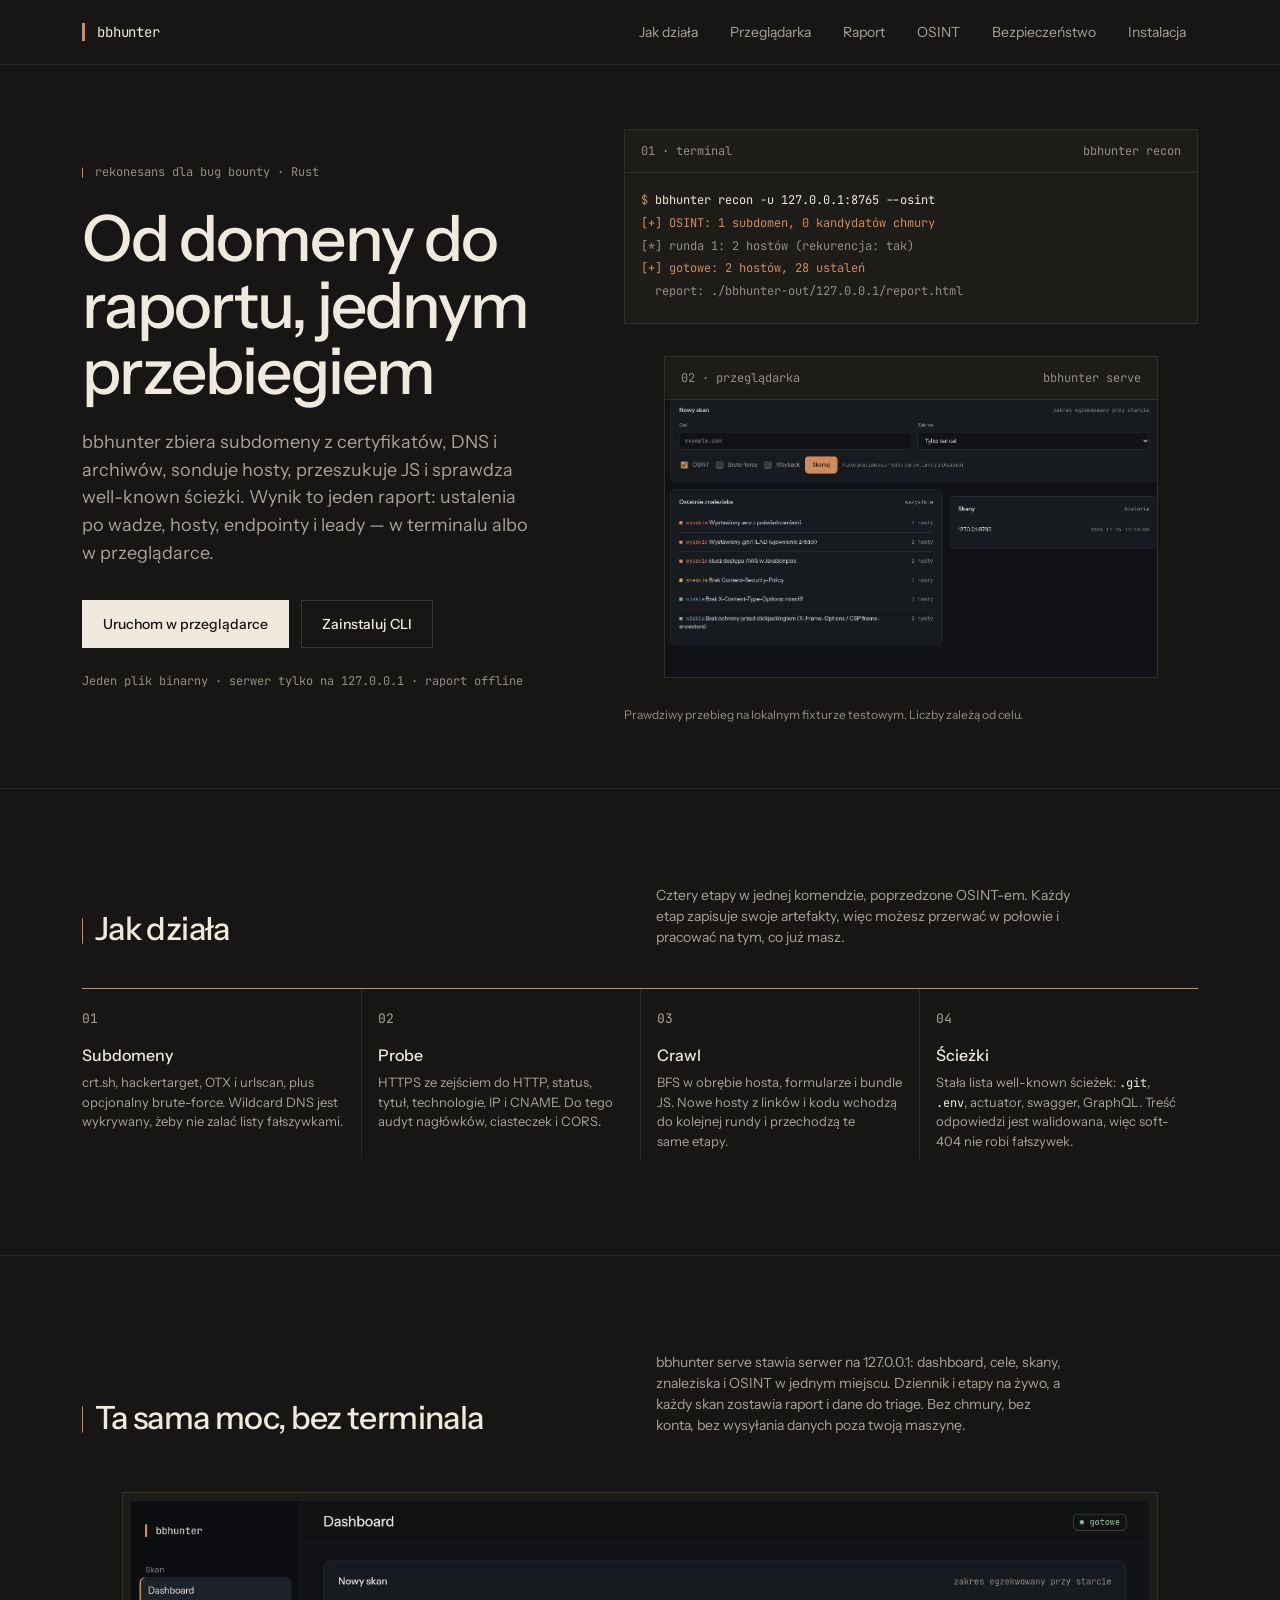
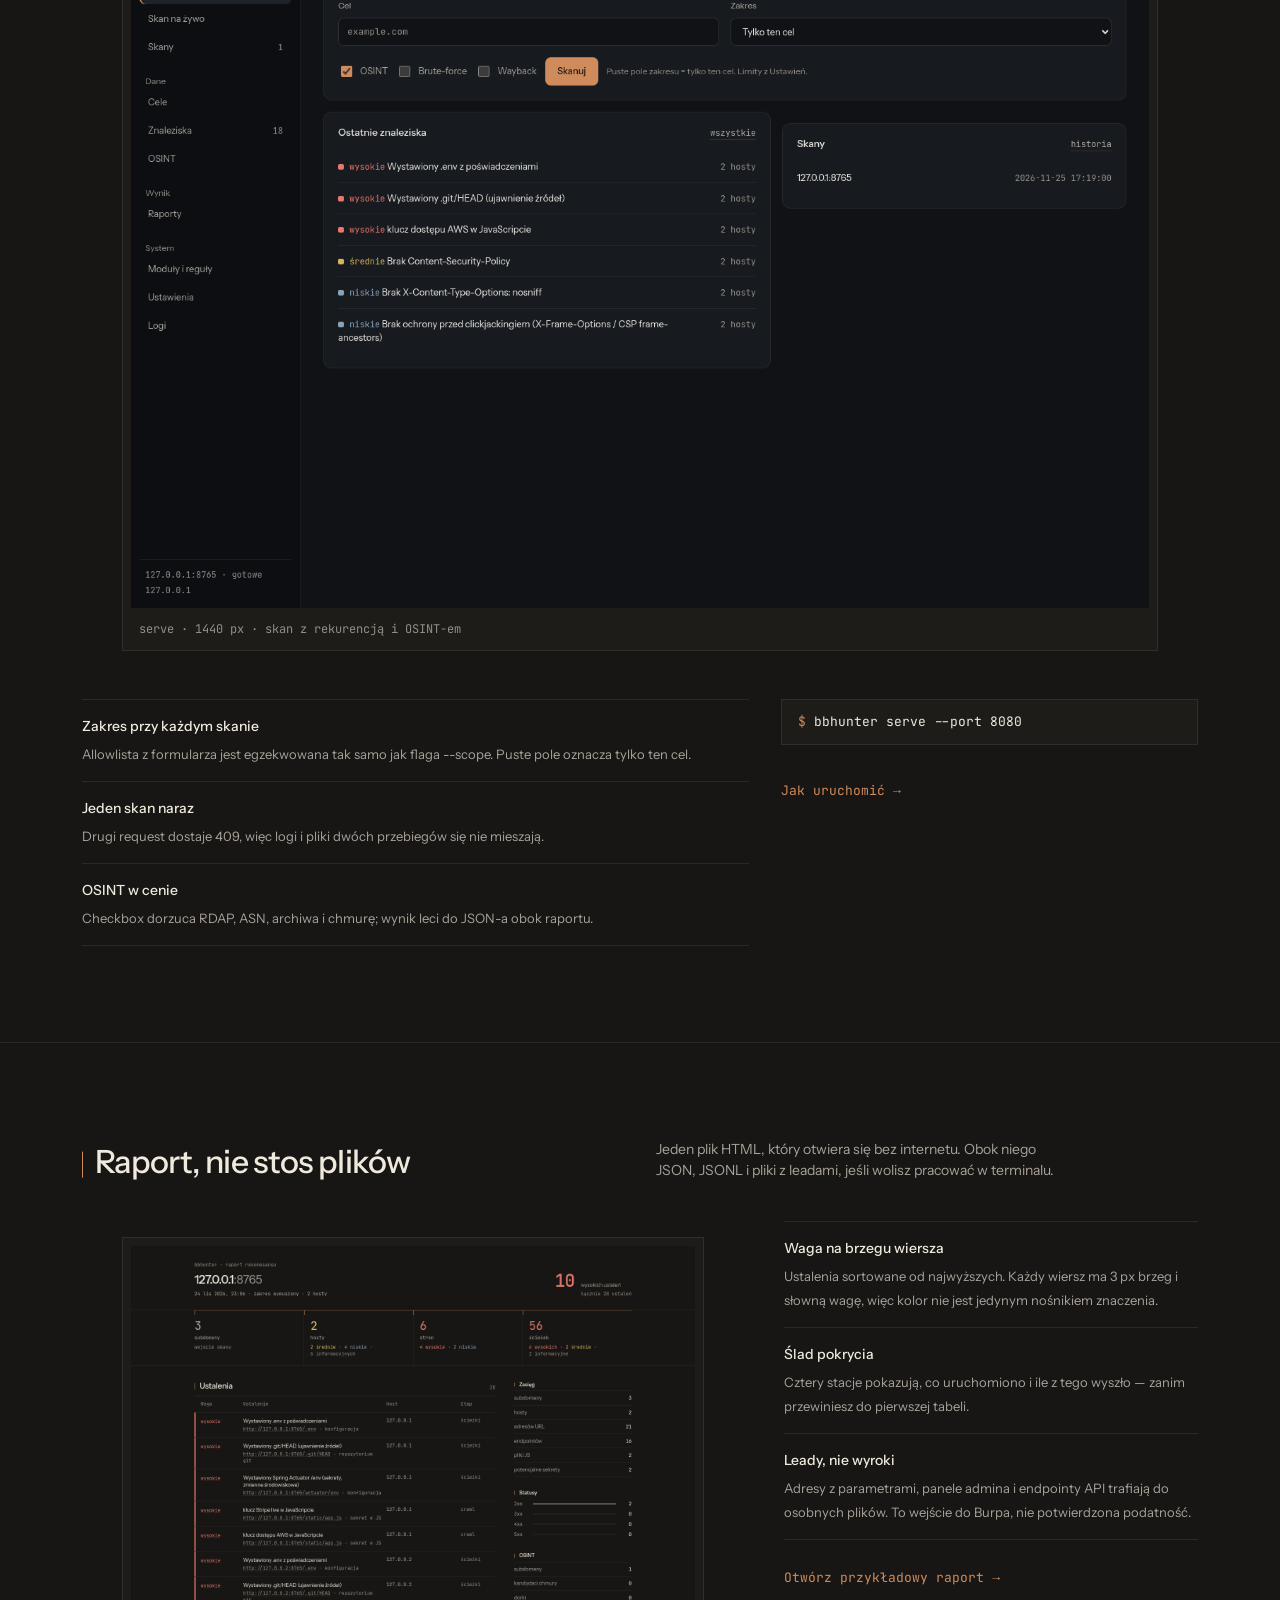
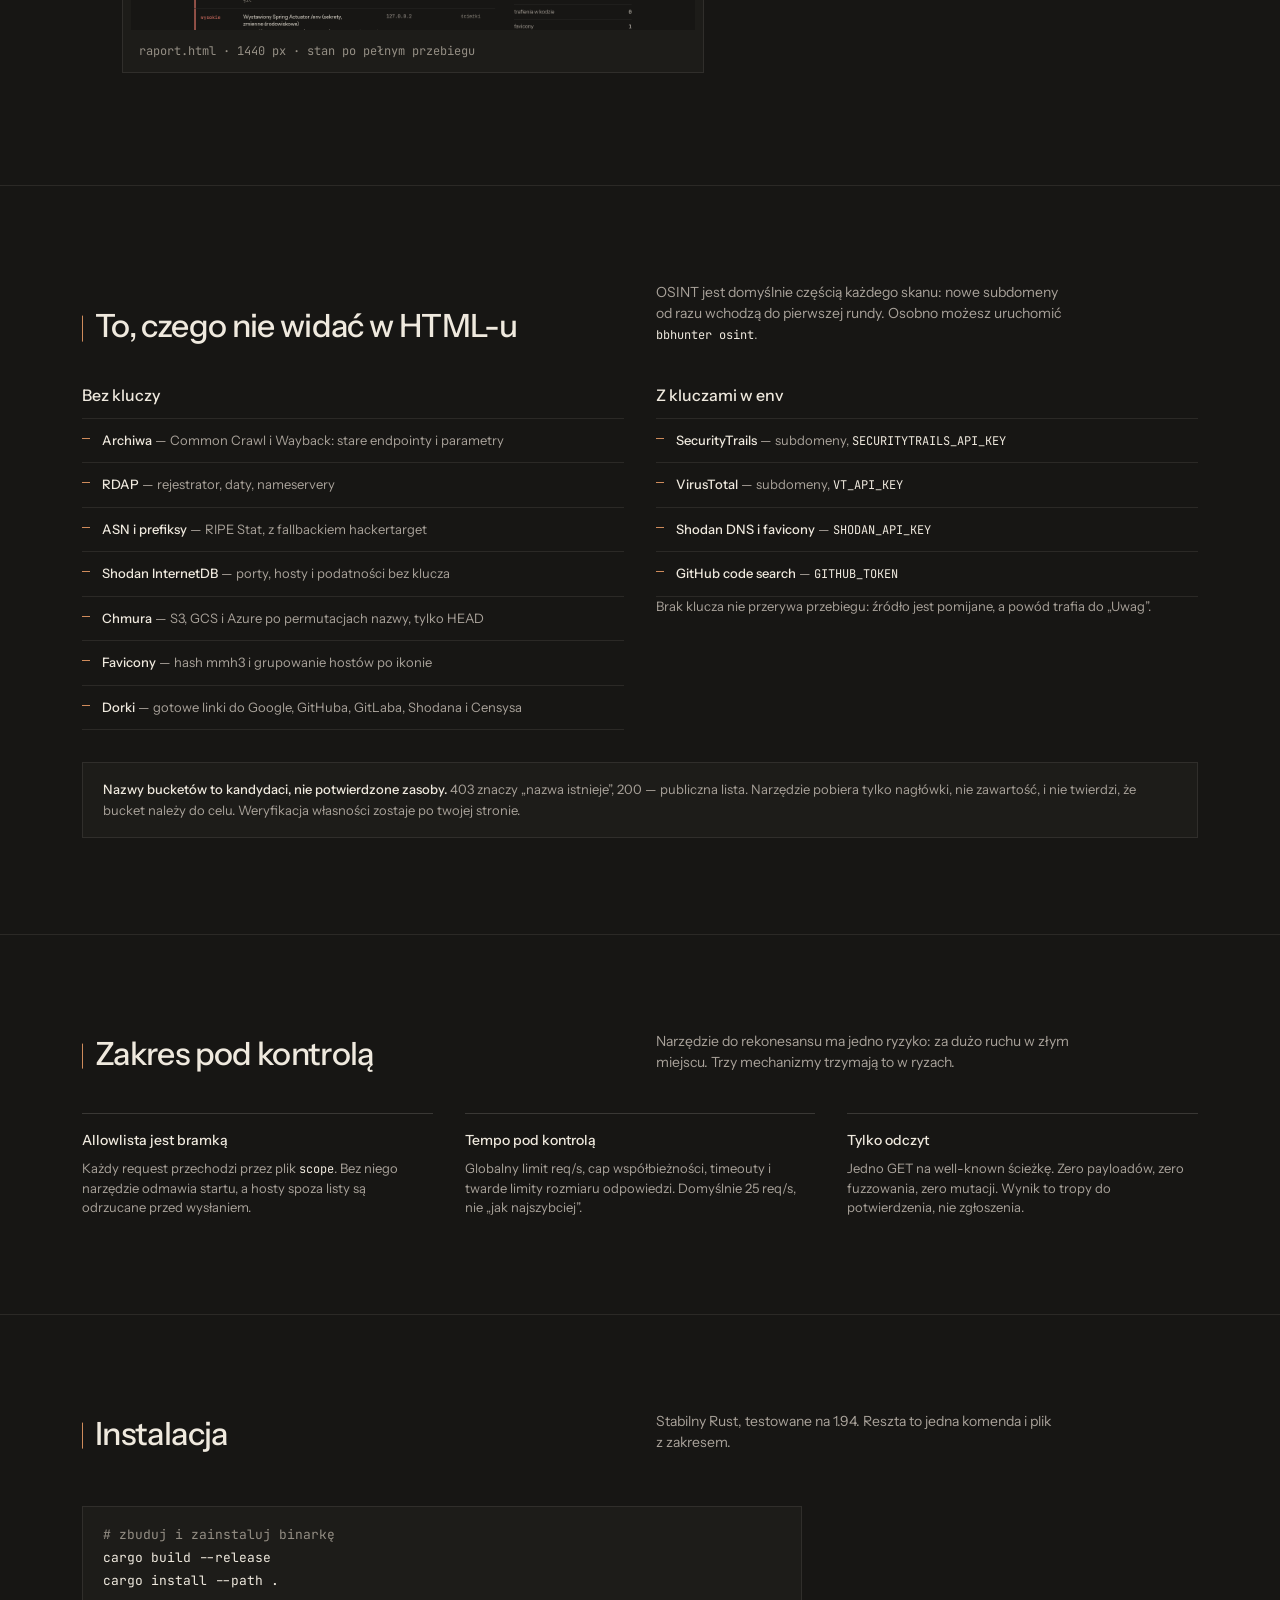
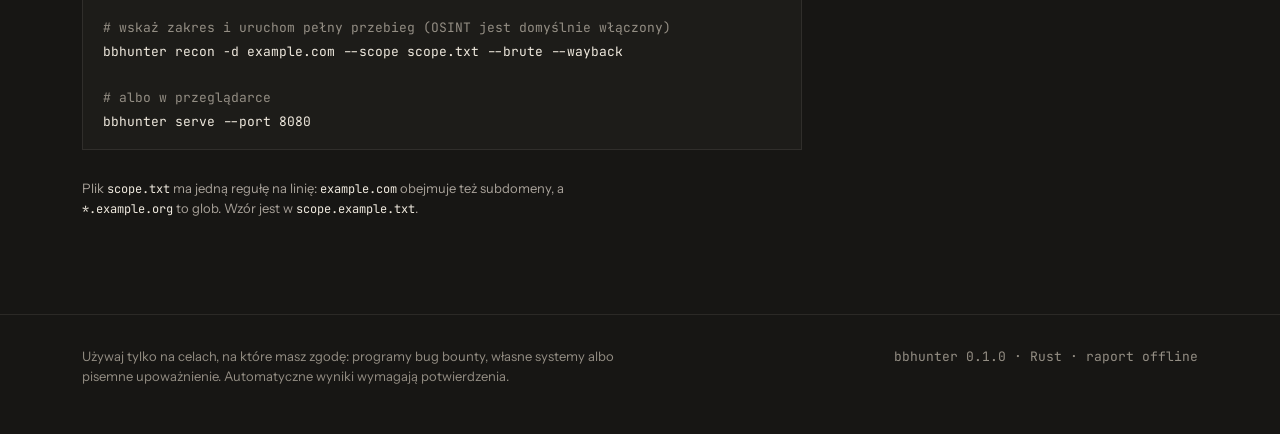
==== site/index.html @ 1a02ced0 "feat: bbhunter — recon engine, browser app, OSINT - passive DNS, HTTP probe, crawl, well-known paths" ====
<!doctype html>
<html lang="pl">
<head>
<meta charset="utf-8">
<meta name="viewport" content="width=device-width, initial-scale=1">
<meta name="color-scheme" content="dark">
<title>bbhunter — rekonesans dla bug bounty</title>
<meta name="description" content="bbhunter zbiera subdomeny, sonduje hosty, przeszukuje JS i sprawdza well-known ścieżki. Jeden przebieg, jeden raport z ustaleniami po wadze.">
<link rel="stylesheet" href="../design/fonts.css">
<link rel="stylesheet" href="../design/tokens.css">
<link rel="stylesheet" href="tokens-site.css">
<link rel="stylesheet" href="site.css">
</head>
<body>
<a class="skip" href="#tresc">Przejdź do treści</a>

<header class="nav">
  <div class="wrap nav__inner">
    <a class="brand" href="#"><span class="brand__tick" aria-hidden="true"></span>bbhunter</a>
    <nav aria-label="Główna">
      <ul class="nav__links">
        <li><a href="#jak-dziala">Jak działa</a></li>
        <li><a href="#przegladarka">Przeglądarka</a></li>
        <li><a href="#raport">Raport</a></li>
        <li><a href="#osint">OSINT</a></li>
        <li><a href="#bezpieczenstwo">Bezpieczeństwo</a></li>
        <li><a href="#instalacja">Instalacja</a></li>
      </ul>
    </nav>
  </div>
</header>

<main id="tresc">

  <section class="hero">
    <div class="wrap hero__inner">
      <div>
        <p class="kicker"><span class="tick" aria-hidden="true"></span>rekonesans dla bug bounty · Rust</p>
        <h1>Od domeny do raportu, jednym przebiegiem</h1>
        <p class="lede">bbhunter zbiera subdomeny z certyfikatów, DNS i archiwów, sonduje hosty, przeszukuje JS i sprawdza well-known ścieżki. Wynik to jeden raport: ustalenia po wadze, hosty, endpointy i leady — w terminalu albo w przeglądarce.</p>
        <div class="actions">
          <a class="btn btn--primary" href="#przegladarka">Uruchom w przeglądarce</a>
          <a class="btn btn--ghost" href="#instalacja">Zainstaluj CLI</a>
        </div>
        <p class="hero__note">Jeden plik binarny · serwer tylko na 127.0.0.1 · raport offline</p>
      </div>

      <div class="hero__visual">
        <div class="surfaces">
        <div class="surface surface--term">
          <div class="surface__label"><span>01 · terminal</span><span>bbhunter recon</span></div>
          <pre class="term__body" tabindex="0" aria-label="Skrót przebiegu w terminalu"><span class="prompt">$</span> <span class="cmd">bbhunter recon -u 127.0.0.1:8765 --osint</span>
<span class="ok">[+] OSINT: 1 subdomen, 0 kandydatów chmury</span>
<span class="dim">[*] runda 1: 2 hostów (rekurencja: tak)</span>
<span class="ok">[+] gotowe: 2 hostów, 28 ustaleń</span>
<span class="dim">  report: ./bbhunter-out/127.0.0.1/report.html</span></pre>
        </div>

        <figure class="surface surface--app">
          <figcaption class="surface__label"><span>02 · przeglądarka</span><span>bbhunter serve</span></figcaption>
          <img src="assets/app-panel.png" width="1145" height="645" alt="Interfejs w przeglądarce: pasek etapów, dziennik skanu i wynik z liczbą ustaleń.">
        </figure>
      </div>
        <p class="hero__caption">Prawdziwy przebieg na lokalnym fixturze testowym. Liczby zależą od celu.</p>
      </div>
    </div>
  </section>

  <section class="section" id="jak-dziala" aria-labelledby="jak-dziala-t">
    <div class="wrap">
      <div class="section__head">
        <h2 id="jak-dziala-t"><span class="tick" aria-hidden="true"></span>Jak działa</h2>
        <p class="section__intro">Cztery etapy w jednej komendzie, poprzedzone OSINT-em. Każdy etap zapisuje swoje artefakty, więc możesz przerwać w połowie i pracować na tym, co już masz.</p>
      </div>

      <ol class="stages">
        <li class="stage">
          <p class="stage__n mono">01</p>
          <h3>Subdomeny</h3>
          <p>crt.sh, hackertarget, OTX i urlscan, plus opcjonalny brute-force. Wildcard DNS jest wykrywany, żeby nie zalać listy fałszywkami.</p>
        </li>
        <li class="stage">
          <p class="stage__n mono">02</p>
          <h3>Probe</h3>
          <p>HTTPS ze zejściem do HTTP, status, tytuł, technologie, IP i CNAME. Do tego audyt nagłówków, ciasteczek i CORS.</p>
        </li>
        <li class="stage">
          <p class="stage__n mono">03</p>
          <h3>Crawl</h3>
          <p>BFS w obrębie hosta, formularze i bundle JS. Nowe hosty z linków i kodu wchodzą do kolejnej rundy i przechodzą te same etapy.</p>
        </li>
        <li class="stage">
          <p class="stage__n mono">04</p>
          <h3>Ścieżki</h3>
          <p>Stała lista well-known ścieżek: <code>.git</code>, <code>.env</code>, actuator, swagger, GraphQL. Treść odpowiedzi jest walidowana, więc soft-404 nie robi fałszywek.</p>
        </li>
      </ol>
    </div>
  </section>

  <section class="section" id="przegladarka" aria-labelledby="przegladarka-t">
    <div class="wrap">
      <div class="section__head">
        <h2 id="przegladarka-t"><span class="tick" aria-hidden="true"></span>Ta sama moc, bez terminala</h2>
        <p class="section__intro">bbhunter serve stawia serwer na 127.0.0.1: dashboard, cele, skany, znaleziska i OSINT w jednym miejscu. Dziennik i etapy na żywo, a każdy skan zostawia raport i dane do triage. Bez chmury, bez konta, bez wysyłania danych poza twoją maszynę.</p>
      </div>

      <div class="browser">
        <figure class="shot">
          <img src="assets/app.png" width="1440" height="1000" alt="Interfejs bbhunter w przeglądarce: formularz celu i zakresu, pasek etapów, dziennik skanu i wynik z liczbą ustaleń.">
          <figcaption>serve · 1440 px · skan z rekurencją i OSINT-em</figcaption>
        </figure>
        <div class="browser__side">
          <ul class="points">
            <li><strong>Zakres przy każdym skanie</strong><span>Allowlista z formularza jest egzekwowana tak samo jak flaga --scope. Puste pole oznacza tylko ten cel.</span></li>
            <li><strong>Jeden skan naraz</strong><span>Drugi request dostaje 409, więc logi i pliki dwóch przebiegów się nie mieszają.</span></li>
            <li><strong>OSINT w cenie</strong><span>Checkbox dorzuca RDAP, ASN, archiwa i chmurę; wynik leci do JSON-a obok raportu.</span></li>
          </ul>
          <div class="browser__cta">
            <div class="cmdline"><span class="prompt">$</span> bbhunter serve --port 8080</div>
            <a class="link-arrow" href="#instalacja">Jak uruchomić<span aria-hidden="true">→</span></a>
          </div>
        </div>
      </div>
    </div>
  </section>

  <section class="section" id="raport" aria-labelledby="raport-t">
    <div class="wrap">
      <div class="section__head">
        <h2 id="raport-t"><span class="tick" aria-hidden="true"></span>Raport, nie stos plików</h2>
        <p class="section__intro">Jeden plik HTML, który otwiera się bez internetu. Obok niego JSON, JSONL i pliki z leadami, jeśli wolisz pracować w terminalu.</p>
      </div>

      <div class="report__grid">
        <figure class="shot">
          <img src="assets/raport-preview.png" width="1440" height="980" alt="Podgląd raportu bbhunter: rejestr 15 ustaleń z wagą, lista hostów i leady według rodzaju.">
          <figcaption>raport.html · 1440 px · stan po pełnym przebiegu</figcaption>
        </figure>

        <div>
          <ul class="points">
            <li>
              <strong>Waga na brzegu wiersza</strong>
              <span>Ustalenia sortowane od najwyższych. Każdy wiersz ma 3 px brzeg i słowną wagę, więc kolor nie jest jedynym nośnikiem znaczenia.</span>
            </li>
            <li>
              <strong>Ślad pokrycia</strong>
              <span>Cztery stacje pokazują, co uruchomiono i ile z tego wyszło — zanim przewiniesz do pierwszej tabeli.</span>
            </li>
            <li>
              <strong>Leady, nie wyroki</strong>
              <span>Adresy z parametrami, panele admina i endpointy API trafiają do osobnych plików. To wejście do Burpa, nie potwierdzona podatność.</span>
            </li>
          </ul>
          <a class="link-arrow" href="assets/przyklad-raportu.html">Otwórz przykładowy raport<span aria-hidden="true">→</span></a>
        </div>
      </div>
    </div>
  </section>

  <section class="section" id="osint" aria-labelledby="osint-t">
    <div class="wrap">
      <div class="section__head">
        <h2 id="osint-t"><span class="tick" aria-hidden="true"></span>To, czego nie widać w HTML-u</h2>
        <p class="section__intro">OSINT jest domyślnie częścią każdego skanu: nowe subdomeny od razu wchodzą do pierwszej rundy. Osobno możesz uruchomić <code>bbhunter osint</code>.</p>
      </div>

      <div class="split">
        <div>
          <h3>Bez kluczy</h3>
          <ul class="ticks">
            <li><strong>Archiwa</strong> — Common Crawl i Wayback: stare endpointy i parametry</li>
            <li><strong>RDAP</strong> — rejestrator, daty, nameservery</li>
            <li><strong>ASN i prefiksy</strong> — RIPE Stat, z fallbackiem hackertarget</li>
            <li><strong>Shodan InternetDB</strong> — porty, hosty i podatności bez klucza</li>
            <li><strong>Chmura</strong> — S3, GCS i Azure po permutacjach nazwy, tylko HEAD</li>
            <li><strong>Favicony</strong> — hash mmh3 i grupowanie hostów po ikonie</li>
            <li><strong>Dorki</strong> — gotowe linki do Google, GitHuba, GitLaba, Shodana i Censysa</li>
          </ul>
        </div>
        <div>
          <h3>Z kluczami w env</h3>
          <ul class="ticks">
            <li><strong>SecurityTrails</strong> — subdomeny, <code>SECURITYTRAILS_API_KEY</code></li>
            <li><strong>VirusTotal</strong> — subdomeny, <code>VT_API_KEY</code></li>
            <li><strong>Shodan DNS i favicony</strong> — <code>SHODAN_API_KEY</code></li>
            <li><strong>GitHub code search</strong> — <code>GITHUB_TOKEN</code></li>
          </ul>
          <p class="hint">Brak klucza nie przerywa przebiegu: źródło jest pomijane, a powód trafia do „Uwag”.</p>
        </div>
      </div>

      <p class="callout"><strong>Nazwy bucketów to kandydaci, nie potwierdzone zasoby.</strong> 403 znaczy „nazwa istnieje”, 200 — publiczna lista. Narzędzie pobiera tylko nagłówki, nie zawartość, i nie twierdzi, że bucket należy do celu. Weryfikacja własności zostaje po twojej stronie.</p>
    </div>
  </section>

  <section class="section" id="bezpieczenstwo" aria-labelledby="bezpieczenstwo-t">
    <div class="wrap">
      <div class="section__head">
        <h2 id="bezpieczenstwo-t"><span class="tick" aria-hidden="true"></span>Zakres pod kontrolą</h2>
        <p class="section__intro">Narzędzie do rekonesansu ma jedno ryzyko: za dużo ruchu w złym miejscu. Trzy mechanizmy trzymają to w ryzach.</p>
      </div>

      <div class="safety">
        <div class="safety__item">
          <h3>Allowlista jest bramką</h3>
          <p>Każdy request przechodzi przez plik <code>scope</code>. Bez niego narzędzie odmawia startu, a hosty spoza listy są odrzucane przed wysłaniem.</p>
        </div>
        <div class="safety__item">
          <h3>Tempo pod kontrolą</h3>
          <p>Globalny limit req/s, cap współbieżności, timeouty i twarde limity rozmiaru odpowiedzi. Domyślnie 25 req/s, nie „jak najszybciej”.</p>
        </div>
        <div class="safety__item">
          <h3>Tylko odczyt</h3>
          <p>Jedno GET na well-known ścieżkę. Zero payloadów, zero fuzzowania, zero mutacji. Wynik to tropy do potwierdzenia, nie zgłoszenia.</p>
        </div>
      </div>
    </div>
  </section>

  <section class="section" id="instalacja" aria-labelledby="instalacja-t">
    <div class="wrap">
      <div class="section__head">
        <h2 id="instalacja-t"><span class="tick" aria-hidden="true"></span>Instalacja</h2>
        <p class="section__intro">Stabilny Rust, testowane na 1.94. Reszta to jedna komenda i plik z zakresem.</p>
      </div>

      <div class="install">
        <pre class="code"><span class="comment"># zbuduj i zainstaluj binarkę</span>
cargo build --release
cargo install --path .

<span class="comment"># wskaż zakres i uruchom pełny przebieg (OSINT jest domyślnie włączony)</span>
bbhunter recon -d example.com --scope scope.txt --brute --wayback

<span class="comment"># albo w przeglądarce</span>
bbhunter serve --port 8080</pre>
        <p class="hint">Plik <code>scope.txt</code> ma jedną regułę na linię: <code>example.com</code> obejmuje też subdomeny, a <code>*.example.org</code> to glob. Wzór jest w <code>scope.example.txt</code>.</p>
      </div>
    </div>
  </section>

</main>

<footer class="footer">
  <div class="wrap footer__inner">
    <p class="footer__note">Używaj tylko na celach, na które masz zgodę: programy bug bounty, własne systemy albo pisemne upoważnienie. Automatyczne wyniki wymagają potwierdzenia.</p>
    <p class="mono">bbhunter 0.1.0 · Rust · raport offline</p>
  </div>
</footer>
</body>
</html>
---- design/fonts.css ----
/* Fonty: Instrument Sans, JetBrains Mono (SIL Open Font License 1.1).
   Subset latin + latin-ext, wbudowany jako data URI — raport działa offline.
   Wygenerowane skryptem; nie edytuj ręcznie. */

@font-face {
  font-family: "Instrument Sans";
  font-style: normal;
  font-weight: 400;
  font-display: swap;
  src: url([data-uri]) format("woff2");
  unicode-range: U+0100-02BA, U+02BD-02C5, U+02C7-02CC, U+02CE-02D7, U+02DD-02FF, U+0304, U+0308, U+0329, U+1D00-1DBF, U+1E00-1E9F, U+1EF2-1EFF, U+2020, U+20A0-20AB, U+20AD-20C4, U+2113, U+2C60-2C7F, U+A720-A7FF;
}

@font-face {
  font-family: "Instrument Sans";
  font-style: normal;
  font-weight: 400;
  font-display: swap;
  src: url([data-uri]) format("woff2");
  unicode-range: U+0000-00FF, U+0131, U+0152-0153, U+02BB-02BC, U+02C6, U+02DA, U+02DC, U+0304, U+0308, U+0329, U+2000-206F, U+20AC, U+2122, U+2191, U+2193, U+2212, U+2215, U+FEFF, U+FFFD;
}

@font-face {
  font-family: "Instrument Sans";
  font-style: normal;
  font-weight: 500;
  font-display: swap;
  src: url([data-uri]) format("woff2");
  unicode-range: U+0100-02BA, U+02BD-02C5, U+02C7-02CC, U+02CE-02D7, U+02DD-02FF, U+0304, U+0308, U+0329, U+1D00-1DBF, U+1E00-1E9F, U+1EF2-1EFF, U+2020, U+20A0-20AB, U+20AD-20C4, U+2113, U+2C60-2C7F, U+A720-A7FF;
}

@font-face {
  font-family: "Instrument Sans";
  font-style: normal;
  font-weight: 500;
  font-display: swap;
  src: url([data-uri]) format("woff2");
  unicode-range: U+0000-00FF, U+0131, U+0152-0153, U+02BB-02BC, U+02C6, U+02DA, U+02DC, U+0304, U+0308, U+0329, U+2000-206F, U+20AC, U+2122, U+2191, U+2193, U+2212, U+2215, U+FEFF, U+FFFD;
}

@font-face {
  font-family: "JetBrains Mono";
  font-style: normal;
  font-weight: 400;
  font-display: swap;
  src: url([data-uri]) format("woff2");
  unicode-range: U+0100-02BA, U+02BD-02C5, U+02C7-02CC, U+02CE-02D7, U+02DD-02FF, U+0304, U+0308, U+0329, U+1D00-1DBF, U+1E00-1E9F, U+1EF2-1EFF, U+2020, U+20A0-20AB, U+20AD-20C4, U+2113, U+2C60-2C7F, U+A720-A7FF;
}

@font-face {
  font-family: "JetBrains Mono";
  font-style: normal;
  font-weight: 400;
  font-display: swap;
  src: url([data-uri]) format("woff2");
  unicode-range: U+0000-00FF, U+0131, U+0152-0153, U+02BB-02BC, U+02C6, U+02DA, U+02DC, U+0304, U+0308, U+0329, U+2000-206F, U+20AC, U+2122, U+2191, U+2193, U+2212, U+2215, U+FEFF, U+FFFD;
}

@font-face {
  font-family: "JetBrains Mono";
  font-style: normal;
  font-weight: 500;
  font-display: swap;
  src: url([data-uri]) format("woff2");
  unicode-range: U+0100-02BA, U+02BD-02C5, U+02C7-02CC, U+02CE-02D7, U+02DD-02FF, U+0304, U+0308, U+0329, U+1D00-1DBF, U+1E00-1E9F, U+1EF2-1EFF, U+2020, U+20A0-20AB, U+20AD-20C4, U+2113, U+2C60-2C7F, U+A720-A7FF;
}

@font-face {
  font-family: "JetBrains Mono";
  font-style: normal;
  font-weight: 500;
  font-display: swap;
  src: url([data-uri]) format("woff2");
  unicode-range: U+0000-00FF, U+0131, U+0152-0153, U+02BB-02BC, U+02C6, U+02DA, U+02DC, U+0304, U+0308, U+0329, U+2000-206F, U+20AC, U+2122, U+2191, U+2193, U+2212, U+2215, U+FEFF, U+FFFD;
}
---- design/tokens.css ----
/* =========================================================================
   bbhunter — tokeny
   Jedyne miejsce, w którym wolno dodawać wartości. Komponenty (report.css)
   używają wyłącznie tokenów semantycznych, nigdy primitywów ani hexów.

   Notacja: hex. Powód: raport jest jednym plikiem HTML bez builda, a hex jest
   jedynym formatem, który czyta każdy podgląd i każdy diff. Rampę policzono
   w OKLCH (patrz design/foundations.md), wynik zapisano w sRGB.
   ========================================================================= */

:root {
  color-scheme: dark;

  /* --- primitywy: neutralny, ciepły grafit (hue 84–92° w OKLCH) --------- */
  --graphite-950: #171614; /* tło strony */
  --graphite-900: #1d1c19; /* panel */
  --graphite-800: #262420; /* podniesione: hover wiersza */
  --paper-100: #efe9de; /* tekst główny */
  --paper-300: #a9a29a; /* tekst wtórny */
  --paper-500: #948e84; /* meta */

  /* --- primitywy: akcent, miedź (OKLCH H 55.3°) ------------------------- */
  --copper-400: #cf8b5b;

  /* --- primitywy: waga ustalenia (H 28.6° / 86.9° / 243.7°) ------------- */
  --vermillion-400: #e8786b;
  --ochre-300: #d8b45e;
  --slate-400: #8aa3b8;

  /* --- semantyczne: powierzchnie ---------------------------------------- */
  --color-bg: var(--graphite-950);
  --color-surface: var(--graphite-900);
  --color-raised: var(--graphite-800);
  --color-line: color-mix(in srgb, var(--paper-100) 9%, transparent);
  --color-line-strong: color-mix(in srgb, var(--paper-100) 16%, transparent);

  /* --- semantyczne: tekst (3 role) -------------------------------------- */
  --color-text: var(--paper-100); /* 14.10:1 na surface */
  --color-text-secondary: var(--paper-300); /* 6.75:1 */
  --color-text-muted: var(--paper-500); /* 4.96:1 — tylko meta */

  /* --- semantyczne: akcja i uwaga --------------------------------------- */
  --color-accent: var(--copper-400); /* 6.08:1 na surface */
  --color-on-accent: var(--graphite-950); /* 6.46:1 na akcencie */
  --color-focus: var(--copper-400);

  /* --- semantyczne: waga ustalenia (kolor wzmacnia, nigdy nie niesie sam) */
  --color-sev-high: var(--vermillion-400); /* 5.95:1 */
  --color-sev-medium: var(--ochre-300); /* 8.61:1 */
  --color-sev-low: var(--slate-400); /* 6.50:1 */
  --color-sev-info: var(--paper-500); /* 4.96:1 */

  /* --- odstępy: siatka 4 px --------------------------------------------- */
  --space-1: 4px;
  --space-2: 8px;
  --space-3: 12px;
  --space-4: 16px;
  --space-5: 20px;
  --space-6: 24px;
  --space-8: 32px;
  --space-10: 40px;
  --space-12: 48px;
  --space-16: 64px;

  /* --- promienie: panele są płaskie, zaokrąglenie tylko na znacznikach --- */
  --radius-1: 2px; /* znacznik severity, obwódka focusu */

  /* --- typografia -------------------------------------------------------- */
  --font-ui: "Instrument Sans", ui-sans-serif, system-ui, -apple-system,
    "Segoe UI", sans-serif;
  --font-mono: "JetBrains Mono", ui-monospace, SFMono-Regular, Menlo, Consolas,
    monospace;

  --size-12: 0.75rem; /* 12 px — dolna granica */
  --size-13: 0.8125rem; /* 13 px */
  --size-14: 0.875rem; /* 14 px */
  --size-20: 1.25rem; /* 20 px */
  --size-30: 1.875rem; /* 30 px */
  --size-44: 2.75rem; /* 44 px */

  --lh-tight: 1.1; /* tylko liczby i tytuł strony */
  --lh-heading: 1.25;
  --lh-body: 1.5;
  --lh-meta: 1.4;

  --tracking-display: -0.02em; /* tylko ≥ 24 px */
  --tracking-flat: 0;

  /* --- układ ------------------------------------------------------------- */
  --page-max: 1180px;
  --gutter: 32px;
  --rail: 300px;
  --col-gap: 48px;
  --measure: 68ch; /* 60–75 znaków */

  /* --- ruch -------------------------------------------------------------- */
  --dur-1: 120ms; /* hover, focus, zmiana stanu */
  --ease: cubic-bezier(0.2, 0, 0, 1);

  /* Breakpointy (media queries nie czytają var — wartości wpisane w report.css):
     960 px — szyna schodzi pod treść, 640 px — tabele zamieniają się w bloki,
     320 px — minimalna szerokość, 200% zoom przy 1440 px daje 720 px CSS. */
}
---- site/tokens-site.css ----
/* =========================================================================
   bbhunter — tokeny strony produktu (landing)
   Rozszerzenie design/tokens.css o skalę, której raport nie używa.
   Uzasadnienie: hero i sekcje landingowe potrzebują większych stopni pisma
   i większego rytmu sekcji; raport jest dokumentem, strona jest prezentacją.
   Wartości nadal na siatce 4 px, kolory i fonty bez zmian.
   ========================================================================= */

:root {
  /* typografia presentacyjna (raport kończy się na --size-44) */
  --size-16: 1rem; /* 16 px — treść sekcji i h3 etapów */
  --size-18: 1.125rem; /* 18 px — lead */
  --size-24: 1.5rem; /* 24 px — nagłówek sekcji mobile */
  --size-32: 2rem; /* 32 px — nagłówek sekcji */
  --size-40: 2.5rem; /* 40 px — hero mobile */
  --size-64: 4rem; /* 64 px — hero desktop */

  /* rytm sekcji */
  --section-gap: 96px;
  --section-gap-mobile: 64px;
  --hero-gap: 64px;
}
---- site/site.css ----
/* =========================================================================
   bbhunter — strona produktu
   Tokeny: ../design/tokens.css + ./tokens-site.css. Zero nowych kolorów.
   ========================================================================= */

*,
*::before,
*::after {
  box-sizing: border-box;
}

html {
  -webkit-text-size-adjust: 100%;
  scroll-padding-block-start: var(--space-16);
}

body {
  margin: 0;
  background: var(--color-bg);
  color: var(--color-text);
  font-family: var(--font-ui);
  font-size: var(--size-16, 1rem);
  line-height: var(--lh-body);
  -webkit-font-smoothing: antialiased;
  -moz-osx-font-smoothing: grayscale;
}

::selection {
  background: var(--color-accent);
  color: var(--color-on-accent);
}

h1,
h2,
h3,
p,
ul,
ol {
  margin: 0;
}

a {
  color: inherit;
  text-decoration: none;
}

:focus-visible {
  outline: 2px solid var(--color-focus);
  outline-offset: 2px;
  border-radius: var(--radius-1);
}

.sr-only {
  position: absolute;
  width: 1px;
  height: 1px;
  padding: 0;
  margin: -1px;
  overflow: hidden;
  clip-path: inset(50%);
  white-space: nowrap;
  border: 0;
}

.skip {
  display: inline-flex;
  align-items: center;
  min-height: 44px;
  position: absolute;
  inset-inline-start: var(--space-4);
  inset-block-start: calc(-1 * var(--space-16));
  z-index: 10;
  padding: var(--space-3) var(--space-4);
  background: var(--color-surface);
  border: 1px solid var(--color-line-strong);
  font-size: var(--size-14);
}

.skip:focus {
  inset-block-start: var(--space-4);
}

.wrap {
  width: 100%;
  max-width: var(--page-max);
  margin-inline: auto;
  padding-inline: var(--gutter);
}

.mono {
  font-family: var(--font-mono);
  font-variant-numeric: tabular-nums;
}

/* --- nawigacja ---------------------------------------------------------- */
.nav {
  border-block-end: 1px solid var(--color-line);
}

.nav__inner {
  display: flex;
  align-items: center;
  justify-content: space-between;
  gap: var(--space-6);
  min-height: 64px;
}

.brand {
  display: inline-flex;
  align-items: center;
  min-height: 44px;
  gap: var(--space-3);
  font-family: var(--font-mono);
  font-size: var(--size-14);
  letter-spacing: -0.01em;
}

.brand__tick {
  width: 3px;
  height: 18px;
  background: var(--color-accent);
}

.nav__links {
  display: flex;
  align-items: center;
  gap: var(--space-2);
  list-style: none;
  padding: 0;
}

.nav__links a {
  display: inline-flex;
  align-items: center;
  min-height: 44px;
  padding-inline: var(--space-3);
  font-size: var(--size-14);
  color: var(--color-text-secondary);
  transition: color var(--dur-1) var(--ease);
}

.nav__links a:hover {
  color: var(--color-text);
}

@media (max-width: 720px) {
  .nav__inner {
    flex-wrap: wrap;
    gap: 0;
    padding-block: var(--space-1);
  }

  .nav__links {
    width: 100%;
    flex-wrap: wrap;
    gap: 0 var(--space-4);
  }

  .nav__links a {
    padding-inline: 0;
    min-width: 44px;
  }
}

/* --- hero --------------------------------------------------------------- */
.hero {
  padding-block: var(--space-16) var(--space-16);
  border-block-end: 1px solid var(--color-line);
}

.hero__inner {
  display: grid;
  grid-template-columns: minmax(0, 1fr) minmax(0, 1.2fr);
  gap: var(--hero-gap);
  align-items: center;
}

.kicker {
  display: flex;
  align-items: center;
  gap: var(--space-3);
  font-family: var(--font-mono);
  font-size: var(--size-12);
  color: var(--color-text-muted);
  margin-block-end: var(--space-6);
}

h1 {
  font-size: var(--size-64);
  line-height: 1.04;
  font-weight: 500;
  letter-spacing: -0.03em;
  text-wrap: balance;
  max-width: 16ch;
}

.lede {
  margin-block-start: var(--space-6);
  max-width: 46ch;
  font-size: var(--size-18);
  line-height: 1.55;
  color: var(--color-text-secondary);
  text-wrap: pretty;
}

.actions {
  display: flex;
  flex-wrap: wrap;
  align-items: center;
  gap: var(--space-3);
  margin-block-start: var(--space-8);
}

.btn {
  display: inline-flex;
  align-items: center;
  justify-content: center;
  min-height: 48px;
  padding-inline: var(--space-5);
  font-size: var(--size-14);
  font-weight: 500;
  border: 1px solid transparent;
  transition: background-color var(--dur-1) var(--ease),
    border-color var(--dur-1) var(--ease), color var(--dur-1) var(--ease);
}

.btn--primary {
  background: var(--color-text);
  color: var(--color-bg);
}

.btn--primary:hover {
  background: var(--color-accent);
}

.btn--ghost {
  border-color: var(--color-line-strong);
  color: var(--color-text);
}

.btn--ghost:hover {
  border-color: var(--color-accent);
  color: var(--color-accent);
}

.hero__note {
  margin-block-start: var(--space-6);
  font-family: var(--font-mono);
  font-size: var(--size-12);
  color: var(--color-text-muted);
}

/* --- panel terminala ---------------------------------------------------- */
.term {
  border: 1px solid var(--color-line);
  background: var(--color-surface);
  min-width: 0;
}

.term__bar {
  display: flex;
  align-items: baseline;
  justify-content: space-between;
  gap: var(--space-4);
  padding: var(--space-3) var(--space-4);
  border-block-end: 1px solid var(--color-line);
  font-family: var(--font-mono);
  font-size: var(--size-12);
  color: var(--color-text-muted);
}

.term__body {
  margin: 0;
  padding: var(--space-5) var(--space-4) var(--space-6);
  font-family: var(--font-mono);
  font-size: var(--size-12);
  line-height: 1.75;
  color: var(--color-text-secondary);
  white-space: pre-wrap;
  overflow-wrap: anywhere;
}

.term__body .cmd {
  color: var(--color-text);
}

.term__body .prompt {
  color: var(--color-accent);
}

.term__body .stage {
  color: var(--color-text);
}

.term__body .ok {
  color: var(--color-accent);
}

.term__body .dim {
  color: var(--color-text-muted);
}

.term__caption {
  padding: 0 var(--space-4) var(--space-4);
  font-size: var(--size-12);
  color: var(--color-text-muted);
}

@media (max-width: 960px) {
  .hero {
    padding-block: var(--space-12) var(--space-10);
  }

  .hero__inner {
    grid-template-columns: minmax(0, 1fr);
    gap: var(--space-10);
  }

  h1 {
    font-size: var(--size-40);
    letter-spacing: -0.02em;
    max-width: 20ch;
  }
}

/* --- sekcje ------------------------------------------------------------- */
.section {
  padding-block: var(--section-gap);
  border-block-end: 1px solid var(--color-line);
}

.section__head {
  display: grid;
  grid-template-columns: minmax(0, 1fr) minmax(0, 1fr);
  gap: var(--space-8);
  align-items: end;
  margin-block-end: var(--space-10);
}

h2 {
  display: flex;
  align-items: center;
  gap: var(--space-3);
  font-size: var(--size-32);
  line-height: 1.15;
  font-weight: 500;
  letter-spacing: -0.02em;
  text-wrap: balance;
}

.tick {
  display: inline-block;
  flex: none;
  width: 1px;
  height: 0.8em;
  background: var(--color-accent);
  transform: translateY(0.05em);
}

.section__intro {
  max-width: 46ch;
  font-size: var(--size-14);
  color: var(--color-text-secondary);
  text-wrap: pretty;
}

@media (max-width: 820px) {
  .section__head {
    grid-template-columns: minmax(0, 1fr);
    gap: var(--space-4);
    align-items: start;
  }

  h2 {
    font-size: var(--size-24);
  }
}

/* --- etapy -------------------------------------------------------------- */
.stages {
  display: grid;
  grid-template-columns: repeat(4, minmax(0, 1fr));
  gap: 0;
  list-style: none;
  padding: 0;
  border-block-start: 1px solid var(--color-accent);
}

.stage {
  padding: var(--space-5) var(--space-4) var(--space-2);
  border-inline-start: 1px solid var(--color-line);
}

.stage:first-child {
  border-inline-start: 0;
  padding-inline-start: 0;
}

.stage__n {
  font-family: var(--font-mono);
  font-size: var(--size-12);
  color: var(--color-accent);
  margin-block-end: var(--space-4);
}

.stage h3 {
  font-size: var(--size-16);
  font-weight: 500;
  line-height: 1.3;
  margin-block-end: var(--space-2);
}

.stage p {
  font-size: var(--size-13);
  line-height: 1.5;
  color: var(--color-text-secondary);
  text-wrap: pretty;
}

.stage code {
  font-family: var(--font-mono);
  font-size: var(--size-12);
  color: var(--color-text);
  white-space: nowrap;
}

@media (max-width: 820px) {
  .stages {
    grid-template-columns: repeat(2, minmax(0, 1fr));
    border-block-start: 0;
  }

  .stage {
    border-block-start: 1px solid var(--color-accent);
    padding: var(--space-4) var(--space-4) var(--space-6);
  }

  .stage:nth-child(odd) {
    border-inline-start: 0;
    padding-inline-start: 0;
  }
}

@media (max-width: 520px) {
  .stages {
    grid-template-columns: minmax(0, 1fr);
  }

  .stage {
    padding-inline-end: 0;
  }

  .stage + .stage {
    border-inline-start: 0;
  }
}

/* --- raport ------------------------------------------------------------- */
.report__grid {
  display: grid;
  grid-template-columns: minmax(0, 1.6fr) minmax(0, 1fr);
  gap: var(--space-10);
  align-items: start;
}

.shot {
  border: 1px solid var(--color-line);
  background: var(--color-surface);
  padding: var(--space-2);
}

.shot img {
  display: block;
  width: 100%;
  height: auto;
}

.shot figcaption {
  padding: var(--space-3) var(--space-2) var(--space-1);
  font-family: var(--font-mono);
  font-size: var(--size-12);
  color: var(--color-text-muted);
}

.points {
  list-style: none;
  padding: 0;
  border-block-start: 1px solid var(--color-line);
}

.points li {
  padding-block: var(--space-4);
  border-block-end: 1px solid var(--color-line);
}

.points strong {
  display: block;
  font-size: var(--size-14);
  font-weight: 500;
  margin-block-end: var(--space-1);
}

.points span {
  font-size: var(--size-13);
  color: var(--color-text-secondary);
}

.link-arrow {
  display: inline-flex;
  align-items: center;
  gap: var(--space-2);
  min-height: 44px;
  margin-block-start: var(--space-4);
  font-family: var(--font-mono);
  font-size: var(--size-13);
  color: var(--color-accent);
  border-block-end: 1px solid transparent;
  transition: border-color var(--dur-1) var(--ease);
}

.link-arrow:hover {
  border-block-end-color: var(--color-accent);
}

@media (max-width: 900px) {
  .report__grid {
    grid-template-columns: minmax(0, 1fr);
    gap: var(--space-8);
  }
}

/* --- bezpieczeństwo ----------------------------------------------------- */
.safety {
  display: grid;
  grid-template-columns: repeat(3, minmax(0, 1fr));
  gap: var(--space-8);
}

.safety__item {
  border-block-start: 1px solid var(--color-line-strong);
  padding-block-start: var(--space-4);
}

.safety__item h3 {
  font-size: var(--size-14);
  font-weight: 500;
  margin-block-end: var(--space-2);
}

.safety__item p {
  font-size: var(--size-13);
  color: var(--color-text-secondary);
  text-wrap: pretty;
}

.safety code {
  font-family: var(--font-mono);
  font-size: var(--size-12);
  color: var(--color-text);
}

@media (max-width: 820px) {
  .safety {
    grid-template-columns: minmax(0, 1fr);
    gap: var(--space-6);
  }
}

/* --- instalacja --------------------------------------------------------- */
.install {
  display: grid;
  gap: var(--space-4);
  max-width: 720px;
}

.code {
  border: 1px solid var(--color-line);
  background: var(--color-surface);
  padding: var(--space-4) var(--space-5);
  font-family: var(--font-mono);
  font-size: var(--size-13);
  line-height: 1.8;
  color: var(--color-text);
  overflow-wrap: anywhere;
  white-space: pre-wrap;
}

.code .comment {
  color: var(--color-text-muted);
}

.hint {
  font-size: var(--size-13);
  color: var(--color-text-secondary);
  max-width: 60ch;
}

.hint code {
  font-family: var(--font-mono);
  font-size: var(--size-12);
  color: var(--color-text);
}

/* --- stopka ------------------------------------------------------------- */
.footer {
  padding-block: var(--space-8) var(--space-12);
  font-size: var(--size-13);
  color: var(--color-text-muted);
}

.footer__inner {
  display: flex;
  flex-wrap: wrap;
  justify-content: space-between;
  gap: var(--space-4);
}

.footer a {
  color: var(--color-text-secondary);
  transition: color var(--dur-1) var(--ease);
}

.footer a:hover {
  color: var(--color-accent);
}

.footer__note {
  max-width: 62ch;
}

@media (prefers-reduced-motion: reduce) {
  *,
  *::before,
  *::after {
    transition-duration: 0.01ms !important;
    animation-duration: 0.01ms !important;
  }
}


/* --- hero: dwa tryby ---------------------------------------------------- */
.hero__visual {
  display: grid;
  gap: var(--space-3);
  min-width: 0;
}

.surfaces {
  display: grid;
  gap: var(--space-4);
  min-width: 0;
}

.surface {
  border: 1px solid var(--color-line);
  background: var(--color-surface);
  min-width: 0;
}

.surface__label {
  display: flex;
  align-items: baseline;
  justify-content: space-between;
  gap: var(--space-4);
  padding: var(--space-3) var(--space-4);
  border-block-end: 1px solid var(--color-line);
  font-family: var(--font-mono);
  font-size: var(--size-12);
  color: var(--color-text-muted);
}

.surface--term .term__body {
  padding: var(--space-4) var(--space-4) var(--space-5);
  font-size: var(--size-12);
  line-height: 1.9;
}

.surface--app img {
  display: block;
  width: 100%;
  height: auto;
}

.hero__caption {
  font-size: var(--size-12);
  color: var(--color-text-muted);
}

/* --- przeglądarka ------------------------------------------------------- */
.browser {
  display: grid;
  gap: var(--space-8);
}

.browser__side {
  display: grid;
  grid-template-columns: minmax(0, 1.6fr) minmax(0, 1fr);
  gap: var(--space-8);
  align-items: start;
}

.browser__cta {
  display: grid;
  gap: var(--space-2);
  align-content: start;
}

.cmdline {
  border: 1px solid var(--color-line);
  background: var(--color-surface);
  padding: var(--space-3) var(--space-4);
  font-family: var(--font-mono);
  font-size: var(--size-13);
  color: var(--color-text);
  overflow-wrap: anywhere;
}

.cmdline .prompt {
  color: var(--color-accent);
}

@media (max-width: 900px) {
  .browser__side {
    grid-template-columns: minmax(0, 1fr);
    gap: var(--space-6);
  }
}

/* --- OSINT -------------------------------------------------------------- */
.split {
  display: grid;
  grid-template-columns: repeat(2, minmax(0, 1fr));
  gap: var(--space-8);
}

.split h3 {
  font-size: var(--size-16);
  font-weight: 500;
  line-height: 1.3;
  margin-block-end: var(--space-3);
}

.split code,
.callout code,
.section__intro code {
  font-family: var(--font-mono);
  font-size: var(--size-12);
  color: var(--color-text);
}

.ticks {
  list-style: none;
  margin: 0;
  padding: 0;
  border-block-start: 1px solid var(--color-line);
}

.ticks li {
  position: relative;
  padding: var(--space-3) 0 var(--space-3) var(--space-5);
  border-block-end: 1px solid var(--color-line);
  font-size: var(--size-13);
  line-height: 1.5;
  color: var(--color-text-secondary);
  text-wrap: pretty;
}

.ticks li::before {
  content: "";
  position: absolute;
  inset-inline-start: 0;
  inset-block-start: calc(var(--space-3) + 0.52em);
  width: 8px;
  height: 1px;
  background: var(--color-accent);
}

.ticks strong {
  color: var(--color-text);
  font-weight: 500;
}

.callout {
  margin-block-start: var(--space-8);
  padding: var(--space-4) var(--space-5);
  border: 1px solid var(--color-line);
  background: var(--color-surface);
  font-size: var(--size-13);
  line-height: 1.6;
  color: var(--color-text-secondary);
  text-wrap: pretty;
}

.callout strong {
  color: var(--color-text);
  font-weight: 500;
}

@media (max-width: 820px) {
  .split {
    grid-template-columns: minmax(0, 1fr);
    gap: var(--space-6);
  }
}

/* wąskie ekrany: kod się nie zawija, tylko przewija w poziomie */
@media (max-width: 640px) {
  .surface--term .term__body {
    white-space: pre;
    overflow-x: auto;
    scrollbar-width: thin;
    scrollbar-color: var(--color-line-strong) transparent;
  }
}

.surface--term .term__body::-webkit-scrollbar {
  height: 8px;
}

.surface--term .term__body::-webkit-scrollbar-thumb {
  background: var(--color-line-strong);
}
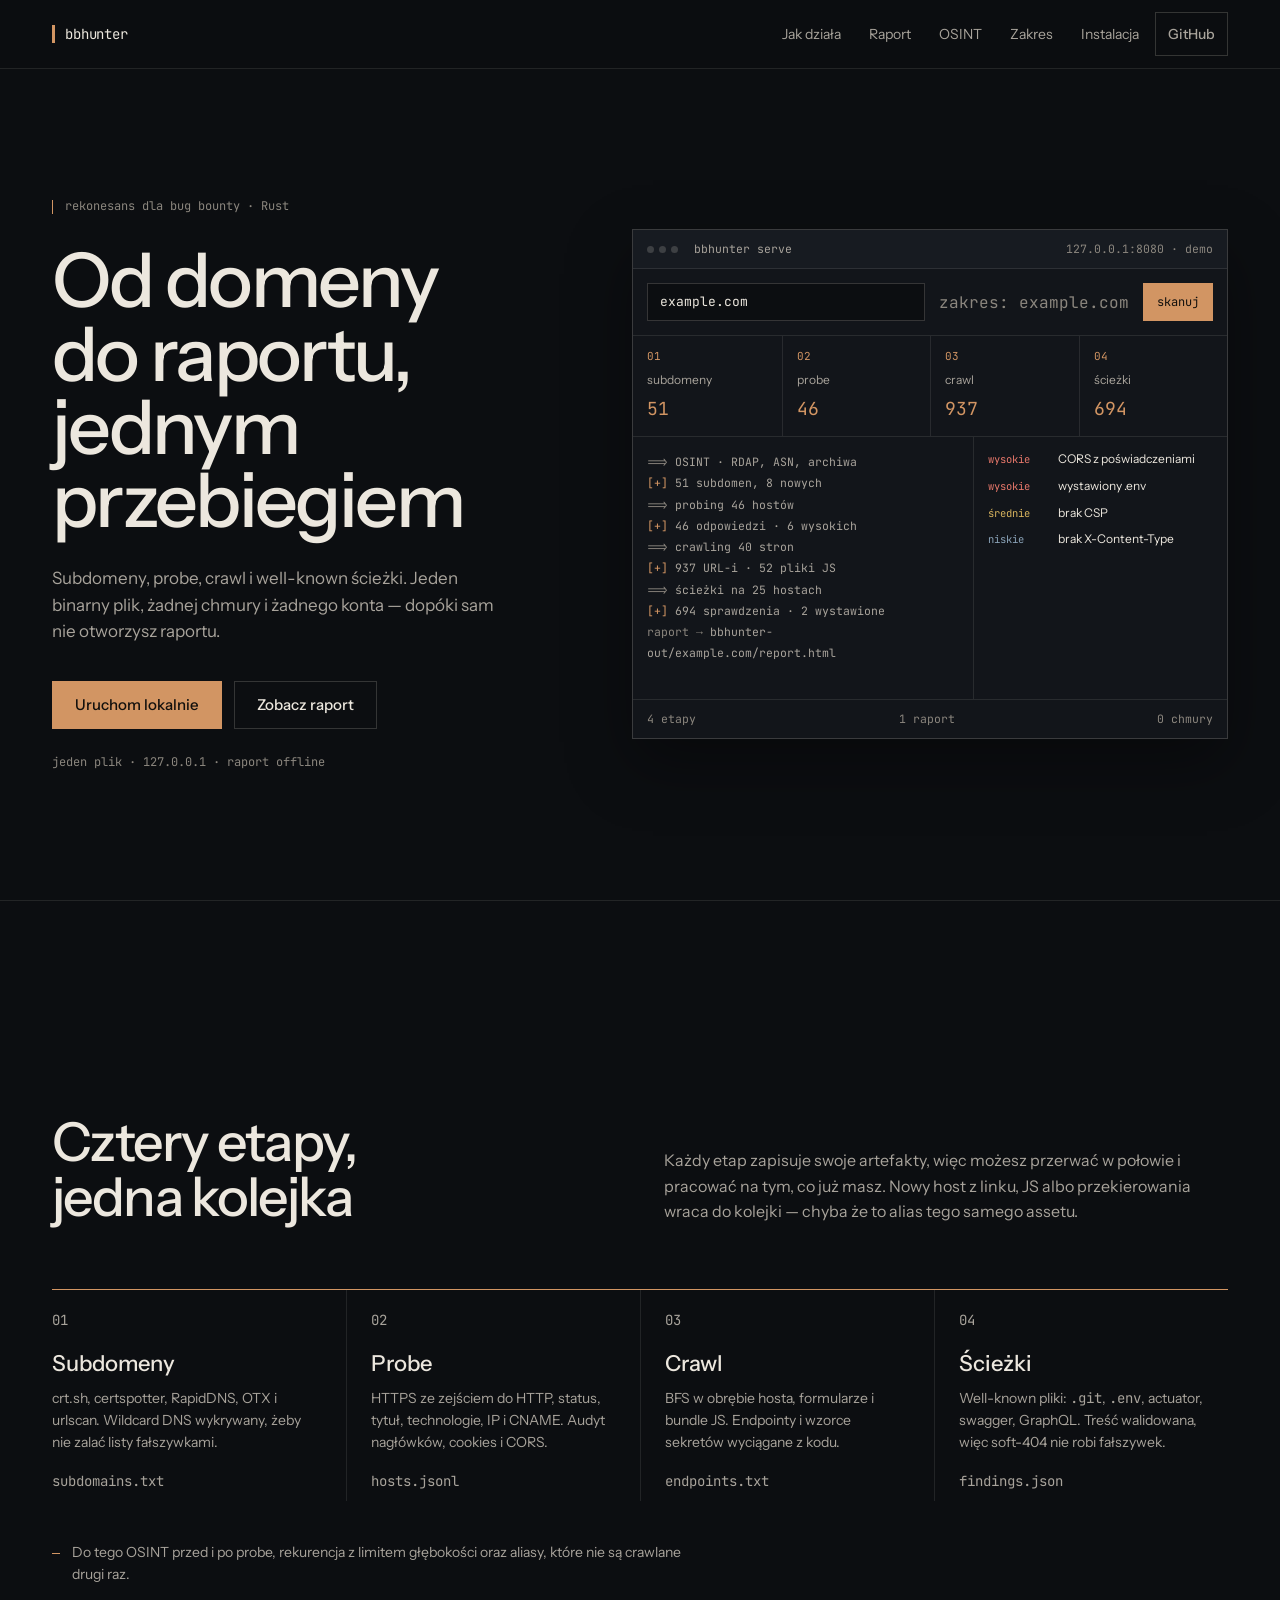
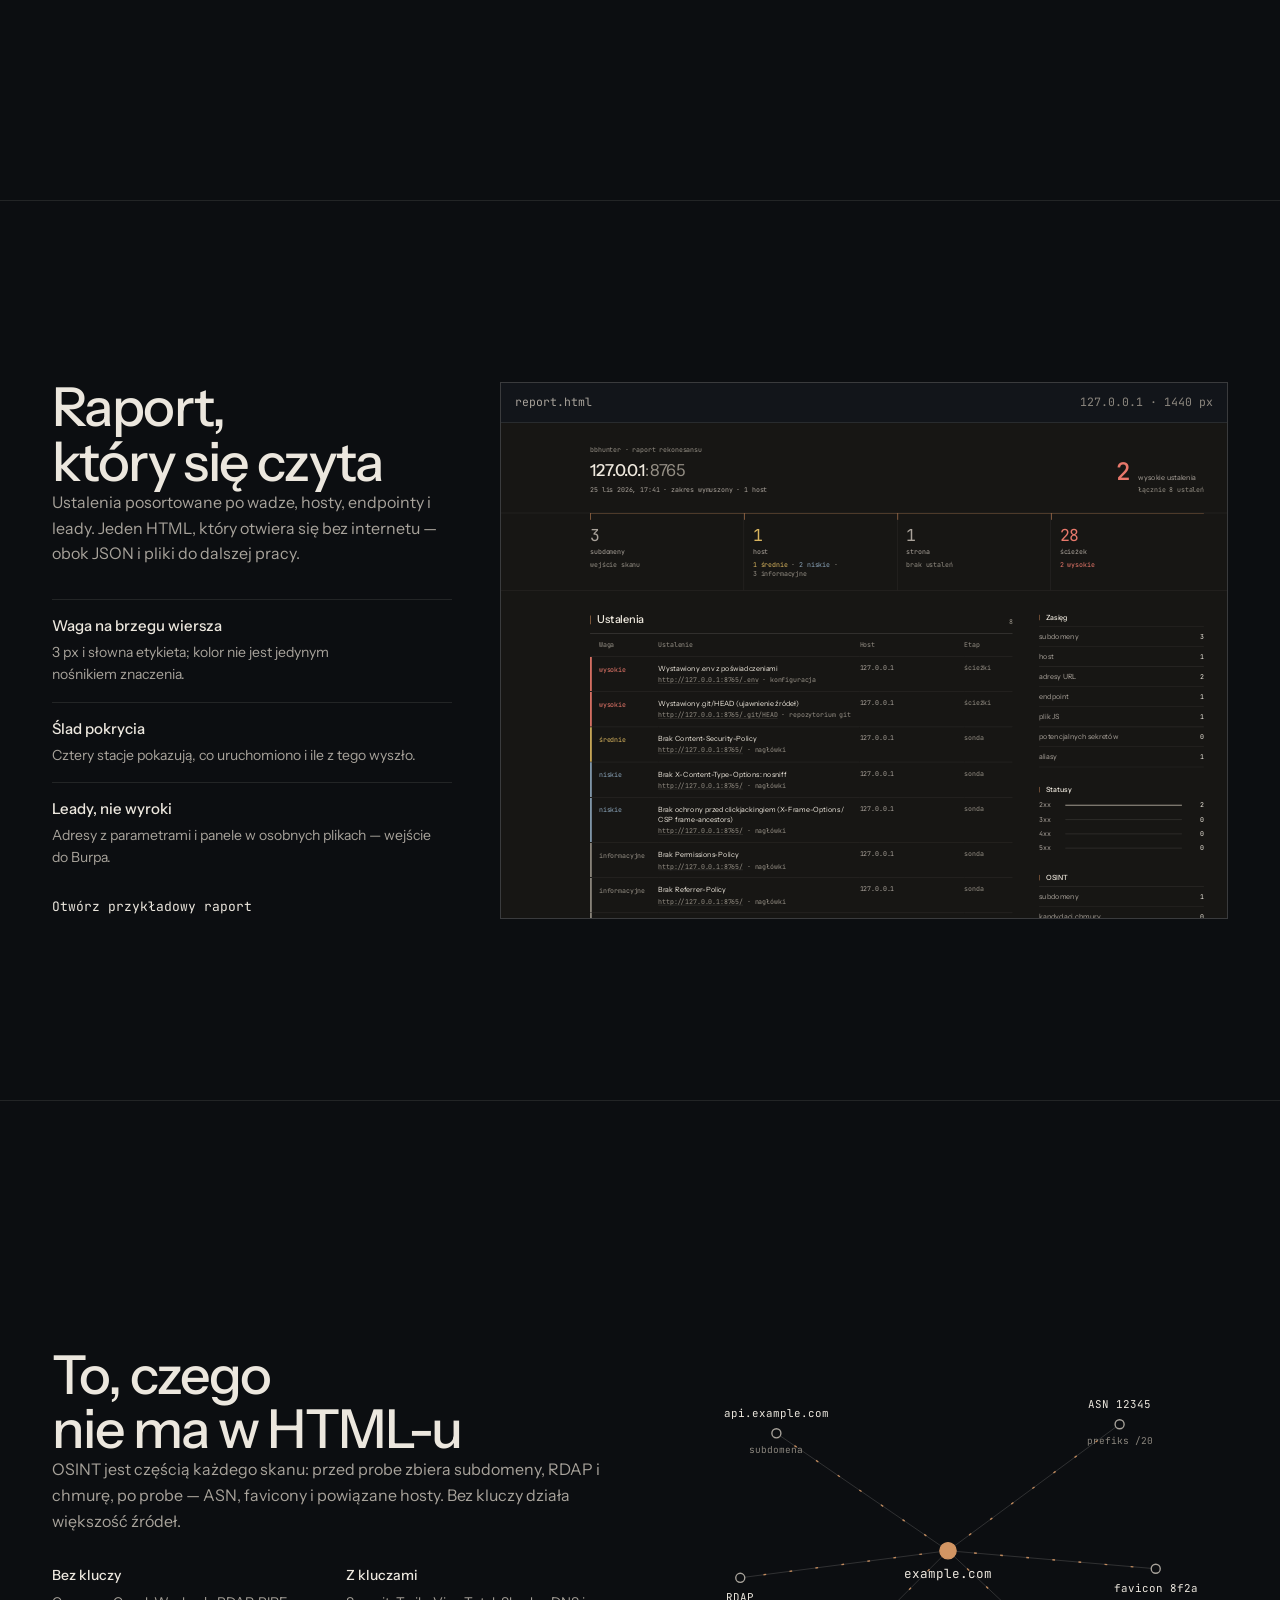
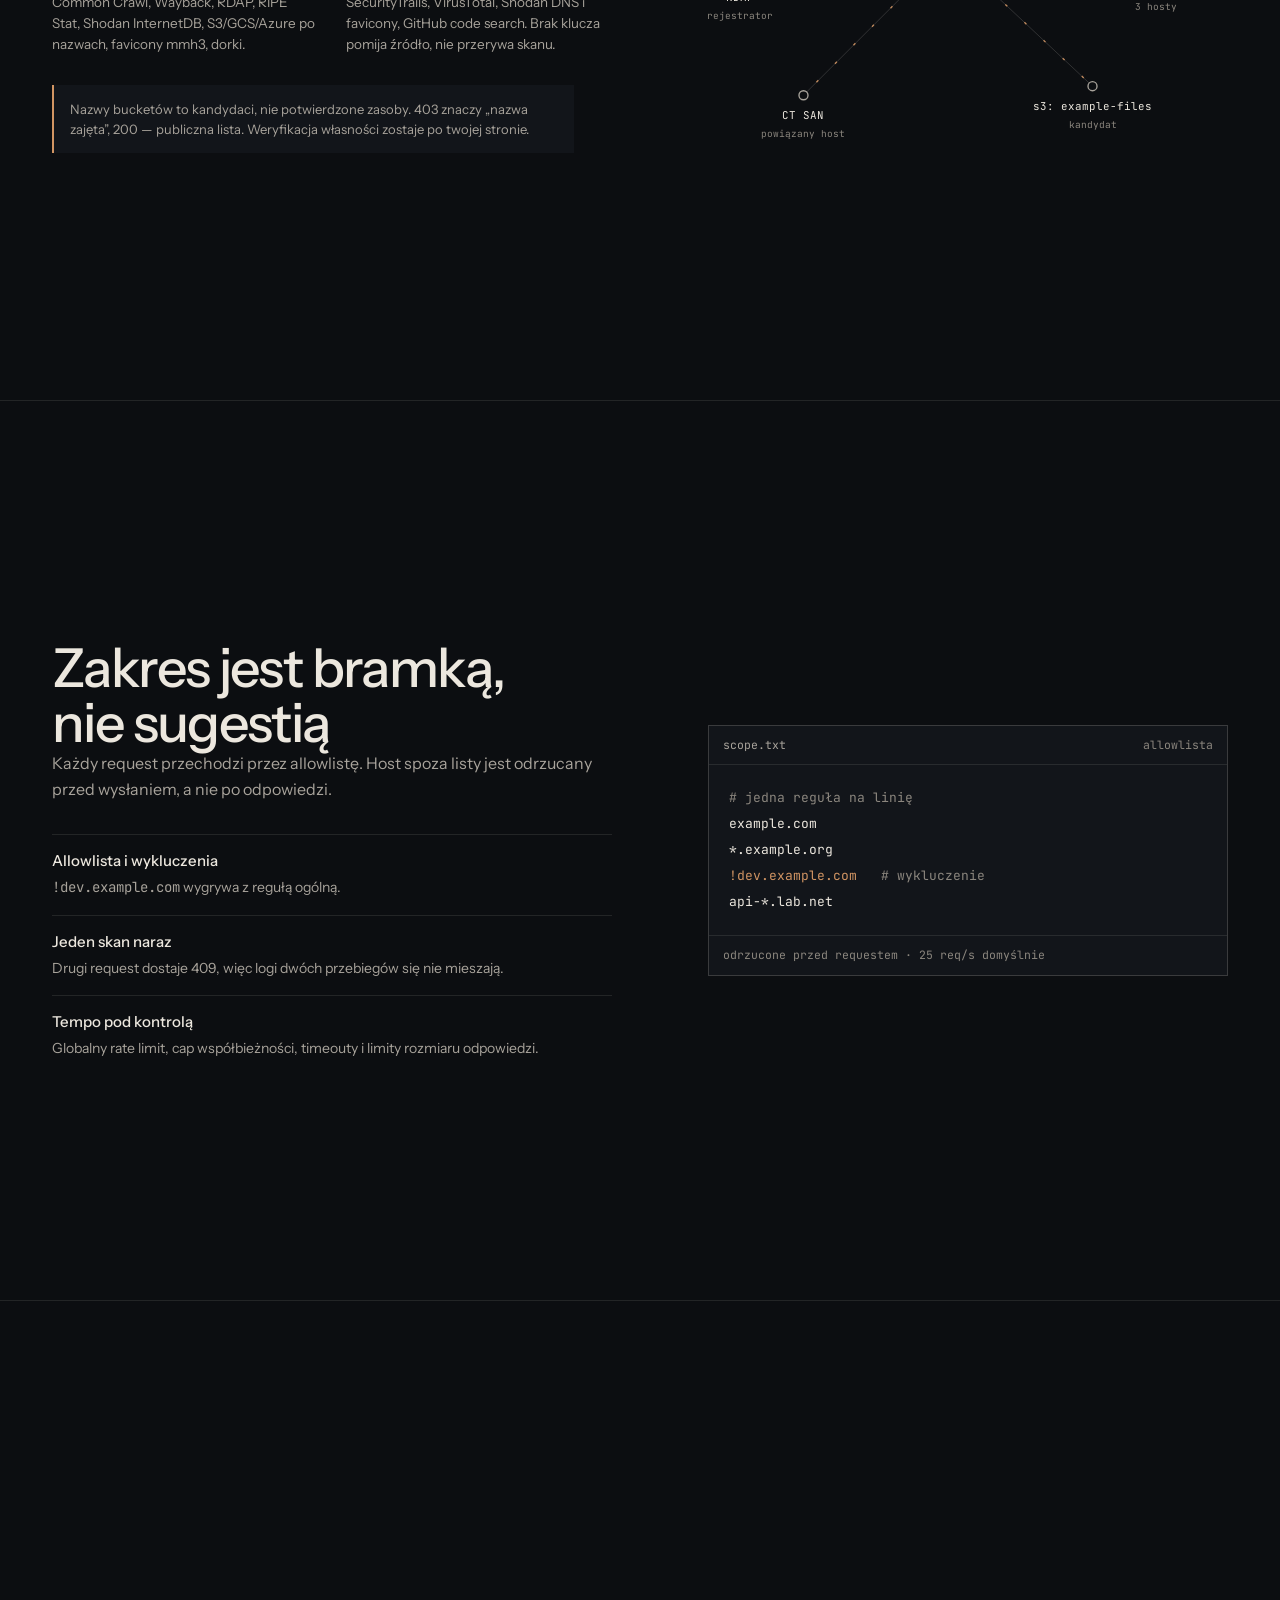
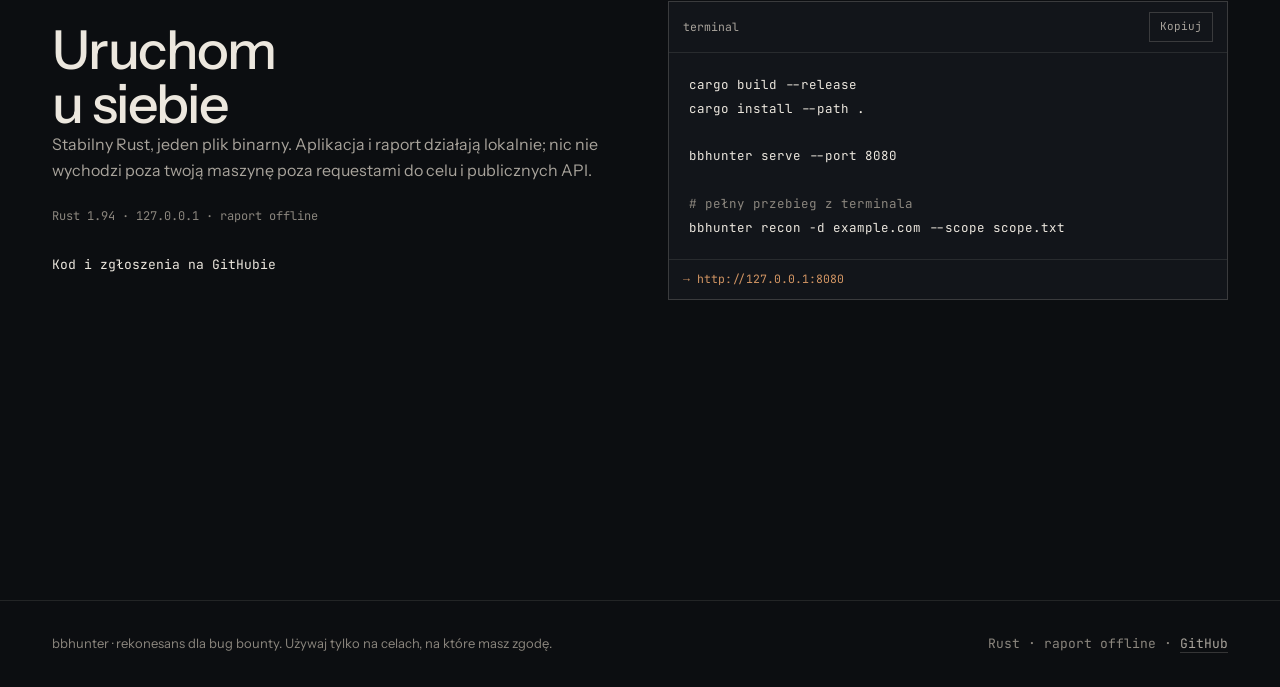
==== commit c5d4830f: "design: rebuild the product landing around the live console - hero shows a live HTML scan console (o" ====
--- a/site/index.html
+++ b/site/index.html
@@ -1,253 +1,298 @@
 <!doctype html>
-<html lang="pl">
+<html lang="pl" data-type="software">
 <head>
 <meta charset="utf-8">
 <meta name="viewport" content="width=device-width, initial-scale=1">
 <meta name="color-scheme" content="dark">
-<title>bbhunter — rekonesans dla bug bounty</title>
-<meta name="description" content="bbhunter zbiera subdomeny, sonduje hosty, przeszukuje JS i sprawdza well-known ścieżki. Jeden przebieg, jeden raport z ustaleniami po wadze.">
+<title>bbhunter — rekonesans, który kończy się raportem</title>
+<meta name="description" content="Cztery etapy rekonesansu w jednym binarnym pliku: subdomeny, probe, crawl i well-known ścieżki. Raport HTML offline, OSINT i zakres wymuszany przed każdym requestem.">
+<meta name="page-type" content="software">
+<meta name="site-kind" content="software">
+<meta property="og:title" content="bbhunter — rekonesans, który kończy się raportem">
+<meta property="og:description" content="Subdomeny, probe, crawl i ścieżki w jednym przebiegu. Raport offline, OSINT, twarda allowlista.">
+<meta property="og:type" content="website">
+<link rel="icon" href="data:image/svg+xml,%3Csvg xmlns='http://www.w3.org/2000/svg' viewBox='0 0 32 32'%3E%3Crect width='32' height='32' fill='%230c0e11'/%3E%3Crect x='7' y='6' width='3' height='20' fill='%23d29563'/%3E%3C/svg%3E">
 <link rel="stylesheet" href="../design/fonts.css">
-<link rel="stylesheet" href="../design/tokens.css">
-<link rel="stylesheet" href="tokens-site.css">
 <link rel="stylesheet" href="site.css">
+<script>document.documentElement.classList.add("js");</script>
 </head>
 <body>
-<a class="skip" href="#tresc">Przejdź do treści</a>
+<a class="skip" href="#main">Przejdź do treści</a>
 
 <header class="nav">
   <div class="wrap nav__inner">
-    <a class="brand" href="#"><span class="brand__tick" aria-hidden="true"></span>bbhunter</a>
-    <nav aria-label="Główna">
-      <ul class="nav__links">
-        <li><a href="#jak-dziala">Jak działa</a></li>
-        <li><a href="#przegladarka">Przeglądarka</a></li>
-        <li><a href="#raport">Raport</a></li>
-        <li><a href="#osint">OSINT</a></li>
-        <li><a href="#bezpieczenstwo">Bezpieczeństwo</a></li>
-        <li><a href="#instalacja">Instalacja</a></li>
-      </ul>
+    <a class="brand" href="#top"><span class="brand__tick" aria-hidden="true"></span>bbhunter</a>
+    <nav id="menu" class="nav__links" aria-label="Główna">
+      <a href="#jak">Jak działa</a>
+      <a href="#raport">Raport</a>
+      <a href="#osint">OSINT</a>
+      <a href="#zakres">Zakres</a>
+      <a href="#instalacja">Instalacja</a>
+      <a class="btn btn--small" href="https://github.com/Amirelox/bbhunter" rel="noreferrer">GitHub</a>
     </nav>
+    <button class="nav__toggle" id="menu-toggle" aria-controls="menu" aria-expanded="false">Menu</button>
   </div>
 </header>
 
-<main id="tresc">
-
-  <section class="hero">
+<main id="main">
+
+  <!-- 01 · hero ---------------------------------------------------------- -->
+  <section class="hero" id="top">
     <div class="wrap hero__inner">
-      <div>
-        <p class="kicker"><span class="tick" aria-hidden="true"></span>rekonesans dla bug bounty · Rust</p>
-        <h1>Od domeny do raportu, jednym przebiegiem</h1>
-        <p class="lede">bbhunter zbiera subdomeny z certyfikatów, DNS i archiwów, sonduje hosty, przeszukuje JS i sprawdza well-known ścieżki. Wynik to jeden raport: ustalenia po wadze, hosty, endpointy i leady — w terminalu albo w przeglądarce.</p>
+      <div class="hero__copy">
+        <p class="kicker">rekonesans dla bug bounty · Rust</p>
+        <h1>Od domeny<br>do raportu,<br>jednym przebiegiem</h1>
+        <p class="lede">Subdomeny, probe, crawl i well-known ścieżki. Jeden binarny plik, żadnej chmury i żadnego konta — dopóki sam nie otworzysz raportu.</p>
         <div class="actions">
-          <a class="btn btn--primary" href="#przegladarka">Uruchom w przeglądarce</a>
-          <a class="btn btn--ghost" href="#instalacja">Zainstaluj CLI</a>
-        </div>
-        <p class="hero__note">Jeden plik binarny · serwer tylko na 127.0.0.1 · raport offline</p>
-      </div>
-
-      <div class="hero__visual">
-        <div class="surfaces">
-        <div class="surface surface--term">
-          <div class="surface__label"><span>01 · terminal</span><span>bbhunter recon</span></div>
-          <pre class="term__body" tabindex="0" aria-label="Skrót przebiegu w terminalu"><span class="prompt">$</span> <span class="cmd">bbhunter recon -u 127.0.0.1:8765 --osint</span>
-<span class="ok">[+] OSINT: 1 subdomen, 0 kandydatów chmury</span>
-<span class="dim">[*] runda 1: 2 hostów (rekurencja: tak)</span>
-<span class="ok">[+] gotowe: 2 hostów, 28 ustaleń</span>
-<span class="dim">  report: ./bbhunter-out/127.0.0.1/report.html</span></pre>
-        </div>
-
-        <figure class="surface surface--app">
-          <figcaption class="surface__label"><span>02 · przeglądarka</span><span>bbhunter serve</span></figcaption>
-          <img src="assets/app-panel.png" width="1145" height="645" alt="Interfejs w przeglądarce: pasek etapów, dziennik skanu i wynik z liczbą ustaleń.">
-        </figure>
-      </div>
-        <p class="hero__caption">Prawdziwy przebieg na lokalnym fixturze testowym. Liczby zależą od celu.</p>
-      </div>
-    </div>
-  </section>
-
-  <section class="section" id="jak-dziala" aria-labelledby="jak-dziala-t">
+          <a class="btn btn--primary" href="#instalacja">Uruchom lokalnie</a>
+          <a class="btn btn--ghost" href="assets/przyklad-raportu.html">Zobacz raport</a>
+        </div>
+        <p class="facts">jeden plik · 127.0.0.1 · raport offline</p>
+      </div>
+
+      <div class="hero__stage" aria-label="Podgląd działania aplikacji">
+        <div class="console" id="console">
+          <div class="console__bar">
+            <span class="console__dots" aria-hidden="true"><i></i><i></i><i></i></span>
+            <span class="mono">bbhunter serve</span>
+            <span class="mono console__host">127.0.0.1:8080 · demo</span>
+          </div>
+          <div class="console__target">
+            <span class="console__field mono">example.com</span>
+            <span class="mono muted">zakres: example.com</span>
+            <span class="console__run mono">skanuj</span>
+          </div>
+          <ol class="trace" id="trace">
+            <li data-step="0" data-state="done"><b class="mono">01</b><span>subdomeny</span><em class="mono">51</em></li>
+            <li data-step="1" data-state="done"><b class="mono">02</b><span>probe</span><em class="mono">46</em></li>
+            <li data-step="2" data-state="done"><b class="mono">03</b><span>crawl</span><em class="mono">937</em></li>
+            <li data-step="3" data-state="done"><b class="mono">04</b><span>ścieżki</span><em class="mono">694</em></li>
+          </ol>
+          <div class="console__body">
+            <div class="console__log mono" id="log" aria-label="Dziennik skanu">
+              <p><span class="dim">==&gt;</span> OSINT · RDAP, ASN, archiwa</p>
+              <p><span class="ok">[+]</span> 51 subdomen, 8 nowych</p>
+              <p><span class="dim">==&gt;</span> probing 46 hostów</p>
+              <p><span class="ok">[+]</span> 46 odpowiedzi · 6 wysokich</p>
+              <p><span class="dim">==&gt;</span> crawling 40 stron</p>
+              <p><span class="ok">[+]</span> 937 URL-i · 52 pliki JS</p>
+              <p><span class="dim">==&gt;</span> ścieżki na 25 hostach</p>
+              <p><span class="ok">[+]</span> 694 sprawdzenia · 2 wystawione</p>
+              <p><span class="dim">raport →</span> bbhunter-out/example.com/report.html</p>
+            </div>
+            <div class="console__findings" id="findings">
+              <p><span class="sev sev--high">wysokie</span> CORS z poświadczeniami</p>
+              <p><span class="sev sev--high">wysokie</span> wystawiony .env</p>
+              <p><span class="sev sev--med">średnie</span> brak CSP</p>
+              <p><span class="sev sev--low">niskie</span> brak X-Content-Type</p>
+            </div>
+          </div>
+          <div class="console__foot mono">
+            <span>4 etapy</span><span>1 raport</span><span>0 chmury</span>
+          </div>
+        </div>
+      </div>
+    </div>
+  </section>
+
+  <!-- 02 · jak działa ---------------------------------------------------- -->
+  <section class="section" id="jak">
     <div class="wrap">
       <div class="section__head">
-        <h2 id="jak-dziala-t"><span class="tick" aria-hidden="true"></span>Jak działa</h2>
-        <p class="section__intro">Cztery etapy w jednej komendzie, poprzedzone OSINT-em. Każdy etap zapisuje swoje artefakty, więc możesz przerwać w połowie i pracować na tym, co już masz.</p>
-      </div>
-
-      <ol class="stages">
-        <li class="stage">
-          <p class="stage__n mono">01</p>
+        <h2>Cztery etapy,<br>jedna kolejka</h2>
+        <p class="section__intro">Każdy etap zapisuje swoje artefakty, więc możesz przerwać w połowie i pracować na tym, co już masz. Nowy host z linku, JS albo przekierowania wraca do kolejki — chyba że to alias tego samego assetu.</p>
+      </div>
+
+      <ol class="pipeline">
+        <li>
+          <p class="pipeline__n mono">01</p>
           <h3>Subdomeny</h3>
-          <p>crt.sh, hackertarget, OTX i urlscan, plus opcjonalny brute-force. Wildcard DNS jest wykrywany, żeby nie zalać listy fałszywkami.</p>
-        </li>
-        <li class="stage">
-          <p class="stage__n mono">02</p>
+          <p>crt.sh, certspotter, RapidDNS, OTX i urlscan. Wildcard DNS wykrywany, żeby nie zalać listy fałszywkami.</p>
+          <p class="pipeline__out mono">subdomains.txt</p>
+        </li>
+        <li>
+          <p class="pipeline__n mono">02</p>
           <h3>Probe</h3>
-          <p>HTTPS ze zejściem do HTTP, status, tytuł, technologie, IP i CNAME. Do tego audyt nagłówków, ciasteczek i CORS.</p>
-        </li>
-        <li class="stage">
-          <p class="stage__n mono">03</p>
+          <p>HTTPS ze zejściem do HTTP, status, tytuł, technologie, IP i CNAME. Audyt nagłówków, cookies i CORS.</p>
+          <p class="pipeline__out mono">hosts.jsonl</p>
+        </li>
+        <li>
+          <p class="pipeline__n mono">03</p>
           <h3>Crawl</h3>
-          <p>BFS w obrębie hosta, formularze i bundle JS. Nowe hosty z linków i kodu wchodzą do kolejnej rundy i przechodzą te same etapy.</p>
-        </li>
-        <li class="stage">
-          <p class="stage__n mono">04</p>
+          <p>BFS w obrębie hosta, formularze i bundle JS. Endpointy i wzorce sekretów wyciągane z kodu.</p>
+          <p class="pipeline__out mono">endpoints.txt</p>
+        </li>
+        <li>
+          <p class="pipeline__n mono">04</p>
           <h3>Ścieżki</h3>
-          <p>Stała lista well-known ścieżek: <code>.git</code>, <code>.env</code>, actuator, swagger, GraphQL. Treść odpowiedzi jest walidowana, więc soft-404 nie robi fałszywek.</p>
+          <p>Well-known pliki: <span class="mono">.git</span>, <span class="mono">.env</span>, actuator, swagger, GraphQL. Treść walidowana, więc soft-404 nie robi fałszywek.</p>
+          <p class="pipeline__out mono">findings.json</p>
         </li>
       </ol>
-    </div>
-  </section>
-
-  <section class="section" id="przegladarka" aria-labelledby="przegladarka-t">
-    <div class="wrap">
-      <div class="section__head">
-        <h2 id="przegladarka-t"><span class="tick" aria-hidden="true"></span>Ta sama moc, bez terminala</h2>
-        <p class="section__intro">bbhunter serve stawia serwer na 127.0.0.1: dashboard, cele, skany, znaleziska i OSINT w jednym miejscu. Dziennik i etapy na żywo, a każdy skan zostawia raport i dane do triage. Bez chmury, bez konta, bez wysyłania danych poza twoją maszynę.</p>
-      </div>
-
-      <div class="browser">
-        <figure class="shot">
-          <img src="assets/app.png" width="1440" height="1000" alt="Interfejs bbhunter w przeglądarce: formularz celu i zakresu, pasek etapów, dziennik skanu i wynik z liczbą ustaleń.">
-          <figcaption>serve · 1440 px · skan z rekurencją i OSINT-em</figcaption>
-        </figure>
-        <div class="browser__side">
-          <ul class="points">
-            <li><strong>Zakres przy każdym skanie</strong><span>Allowlista z formularza jest egzekwowana tak samo jak flaga --scope. Puste pole oznacza tylko ten cel.</span></li>
-            <li><strong>Jeden skan naraz</strong><span>Drugi request dostaje 409, więc logi i pliki dwóch przebiegów się nie mieszają.</span></li>
-            <li><strong>OSINT w cenie</strong><span>Checkbox dorzuca RDAP, ASN, archiwa i chmurę; wynik leci do JSON-a obok raportu.</span></li>
-          </ul>
-          <div class="browser__cta">
-            <div class="cmdline"><span class="prompt">$</span> bbhunter serve --port 8080</div>
-            <a class="link-arrow" href="#instalacja">Jak uruchomić<span aria-hidden="true">→</span></a>
-          </div>
-        </div>
-      </div>
-    </div>
-  </section>
-
-  <section class="section" id="raport" aria-labelledby="raport-t">
-    <div class="wrap">
-      <div class="section__head">
-        <h2 id="raport-t"><span class="tick" aria-hidden="true"></span>Raport, nie stos plików</h2>
-        <p class="section__intro">Jeden plik HTML, który otwiera się bez internetu. Obok niego JSON, JSONL i pliki z leadami, jeśli wolisz pracować w terminalu.</p>
-      </div>
-
-      <div class="report__grid">
-        <figure class="shot">
-          <img src="assets/raport-preview.png" width="1440" height="980" alt="Podgląd raportu bbhunter: rejestr 15 ustaleń z wagą, lista hostów i leady według rodzaju.">
-          <figcaption>raport.html · 1440 px · stan po pełnym przebiegu</figcaption>
-        </figure>
-
-        <div>
-          <ul class="points">
-            <li>
-              <strong>Waga na brzegu wiersza</strong>
-              <span>Ustalenia sortowane od najwyższych. Każdy wiersz ma 3 px brzeg i słowną wagę, więc kolor nie jest jedynym nośnikiem znaczenia.</span>
-            </li>
-            <li>
-              <strong>Ślad pokrycia</strong>
-              <span>Cztery stacje pokazują, co uruchomiono i ile z tego wyszło — zanim przewiniesz do pierwszej tabeli.</span>
-            </li>
-            <li>
-              <strong>Leady, nie wyroki</strong>
-              <span>Adresy z parametrami, panele admina i endpointy API trafiają do osobnych plików. To wejście do Burpa, nie potwierdzona podatność.</span>
-            </li>
-          </ul>
-          <a class="link-arrow" href="assets/przyklad-raportu.html">Otwórz przykładowy raport<span aria-hidden="true">→</span></a>
-        </div>
-      </div>
-    </div>
-  </section>
-
-  <section class="section" id="osint" aria-labelledby="osint-t">
-    <div class="wrap">
-      <div class="section__head">
-        <h2 id="osint-t"><span class="tick" aria-hidden="true"></span>To, czego nie widać w HTML-u</h2>
-        <p class="section__intro">OSINT jest domyślnie częścią każdego skanu: nowe subdomeny od razu wchodzą do pierwszej rundy. Osobno możesz uruchomić <code>bbhunter osint</code>.</p>
-      </div>
-
-      <div class="split">
-        <div>
-          <h3>Bez kluczy</h3>
-          <ul class="ticks">
-            <li><strong>Archiwa</strong> — Common Crawl i Wayback: stare endpointy i parametry</li>
-            <li><strong>RDAP</strong> — rejestrator, daty, nameservery</li>
-            <li><strong>ASN i prefiksy</strong> — RIPE Stat, z fallbackiem hackertarget</li>
-            <li><strong>Shodan InternetDB</strong> — porty, hosty i podatności bez klucza</li>
-            <li><strong>Chmura</strong> — S3, GCS i Azure po permutacjach nazwy, tylko HEAD</li>
-            <li><strong>Favicony</strong> — hash mmh3 i grupowanie hostów po ikonie</li>
-            <li><strong>Dorki</strong> — gotowe linki do Google, GitHuba, GitLaba, Shodana i Censysa</li>
-          </ul>
-        </div>
-        <div>
-          <h3>Z kluczami w env</h3>
-          <ul class="ticks">
-            <li><strong>SecurityTrails</strong> — subdomeny, <code>SECURITYTRAILS_API_KEY</code></li>
-            <li><strong>VirusTotal</strong> — subdomeny, <code>VT_API_KEY</code></li>
-            <li><strong>Shodan DNS i favicony</strong> — <code>SHODAN_API_KEY</code></li>
-            <li><strong>GitHub code search</strong> — <code>GITHUB_TOKEN</code></li>
-          </ul>
-          <p class="hint">Brak klucza nie przerywa przebiegu: źródło jest pomijane, a powód trafia do „Uwag”.</p>
-        </div>
-      </div>
-
-      <p class="callout"><strong>Nazwy bucketów to kandydaci, nie potwierdzone zasoby.</strong> 403 znaczy „nazwa istnieje”, 200 — publiczna lista. Narzędzie pobiera tylko nagłówki, nie zawartość, i nie twierdzi, że bucket należy do celu. Weryfikacja własności zostaje po twojej stronie.</p>
-    </div>
-  </section>
-
-  <section class="section" id="bezpieczenstwo" aria-labelledby="bezpieczenstwo-t">
-    <div class="wrap">
-      <div class="section__head">
-        <h2 id="bezpieczenstwo-t"><span class="tick" aria-hidden="true"></span>Zakres pod kontrolą</h2>
-        <p class="section__intro">Narzędzie do rekonesansu ma jedno ryzyko: za dużo ruchu w złym miejscu. Trzy mechanizmy trzymają to w ryzach.</p>
-      </div>
-
-      <div class="safety">
-        <div class="safety__item">
-          <h3>Allowlista jest bramką</h3>
-          <p>Każdy request przechodzi przez plik <code>scope</code>. Bez niego narzędzie odmawia startu, a hosty spoza listy są odrzucane przed wysłaniem.</p>
-        </div>
-        <div class="safety__item">
-          <h3>Tempo pod kontrolą</h3>
-          <p>Globalny limit req/s, cap współbieżności, timeouty i twarde limity rozmiaru odpowiedzi. Domyślnie 25 req/s, nie „jak najszybciej”.</p>
-        </div>
-        <div class="safety__item">
-          <h3>Tylko odczyt</h3>
-          <p>Jedno GET na well-known ścieżkę. Zero payloadów, zero fuzzowania, zero mutacji. Wynik to tropy do potwierdzenia, nie zgłoszenia.</p>
-        </div>
-      </div>
-    </div>
-  </section>
-
-  <section class="section" id="instalacja" aria-labelledby="instalacja-t">
-    <div class="wrap">
-      <div class="section__head">
-        <h2 id="instalacja-t"><span class="tick" aria-hidden="true"></span>Instalacja</h2>
-        <p class="section__intro">Stabilny Rust, testowane na 1.94. Reszta to jedna komenda i plik z zakresem.</p>
-      </div>
-
-      <div class="install">
-        <pre class="code"><span class="comment"># zbuduj i zainstaluj binarkę</span>
-cargo build --release
+
+      <p class="pipeline__note"><span class="tick" aria-hidden="true"></span>Do tego OSINT przed i po probe, rekurencja z limitem głębokości oraz aliasy, które nie są crawlane drugi raz.</p>
+    </div>
+  </section>
+
+  <!-- 03 · raport -------------------------------------------------------- -->
+  <section class="section" id="raport">
+    <div class="wrap report">
+      <div class="report__copy">
+        <h2>Raport,<br>który się czyta</h2>
+        <p class="section__intro">Ustalenia posortowane po wadze, hosty, endpointy i leady. Jeden HTML, który otwiera się bez internetu — obok JSON i pliki do dalszej pracy.</p>
+        <ul class="plain">
+          <li><b>Waga na brzegu wiersza</b><span>3 px i słowna etykieta; kolor nie jest jedynym nośnikiem znaczenia.</span></li>
+          <li><b>Ślad pokrycia</b><span>Cztery stacje pokazują, co uruchomiono i ile z tego wyszło.</span></li>
+          <li><b>Leady, nie wyroki</b><span>Adresy z parametrami i panele w osobnych plikach — wejście do Burpa.</span></li>
+        </ul>
+        <a class="link-underline" href="assets/przyklad-raportu.html">Otwórz przykładowy raport</a>
+      </div>
+
+      <div class="frame">
+        <div class="frame__bar">
+          <span class="mono">report.html</span>
+          <span class="mono muted">127.0.0.1 · 1440 px</span>
+        </div>
+        <div class="frame__body">
+          <iframe src="assets/przyklad-raportu.html" title="Przykładowy raport bbhunter" tabindex="-1" aria-hidden="true"></iframe>
+        </div>
+      </div>
+    </div>
+  </section>
+
+  <!-- 04 · osint --------------------------------------------------------- -->
+  <section class="section" id="osint">
+    <div class="wrap osint">
+      <div class="osint__copy">
+        <h2>To, czego<br>nie ma w HTML-u</h2>
+        <p class="section__intro">OSINT jest częścią każdego skanu: przed probe zbiera subdomeny, RDAP i chmurę, po probe — ASN, favicony i powiązane hosty. Bez kluczy działa większość źródeł.</p>
+        <div class="osint__lists">
+          <div>
+            <h3>Bez kluczy</h3>
+            <p>Common Crawl, Wayback, RDAP, RIPE Stat, Shodan InternetDB, S3/GCS/Azure po nazwach, favicony mmh3, dorki.</p>
+          </div>
+          <div>
+            <h3>Z kluczami</h3>
+            <p>SecurityTrails, VirusTotal, Shodan DNS i favicony, GitHub code search. Brak klucza pomija źródło, nie przerywa skanu.</p>
+          </div>
+        </div>
+        <p class="callout">Nazwy bucketów to kandydaci, nie potwierdzone zasoby. 403 znaczy „nazwa zajęta”, 200 — publiczna lista. Weryfikacja własności zostaje po twojej stronie.</p>
+      </div>
+
+      <figure class="map" aria-label="Mapa powiązań: domena, subdomeny, ASN, chmura i favicony">
+        <svg viewBox="0 0 620 440" role="img" aria-hidden="true" focusable="false">
+          <g class="map__lines">
+            <path d="M310 220 L120 90" />
+            <path d="M310 220 L500 80" />
+            <path d="M310 220 L540 240" />
+            <path d="M310 220 L470 370" />
+            <path d="M310 220 L150 380" />
+            <path d="M310 220 L80 250" />
+          </g>
+          <g class="map__pulse">
+            <path d="M310 220 L120 90" />
+            <path d="M310 220 L500 80" />
+            <path d="M310 220 L540 240" />
+            <path d="M310 220 L470 370" />
+            <path d="M310 220 L150 380" />
+            <path d="M310 220 L80 250" />
+          </g>
+          <g class="map__node map__node--root">
+            <circle cx="310" cy="220" r="9" />
+            <text x="310" y="250" text-anchor="middle">example.com</text>
+          </g>
+          <g class="map__node">
+            <circle cx="120" cy="90" r="5" />
+            <text x="120" y="72" text-anchor="middle">api.example.com</text>
+            <text class="map__meta" x="120" y="112" text-anchor="middle">subdomena</text>
+          </g>
+          <g class="map__node">
+            <circle cx="500" cy="80" r="5" />
+            <text x="500" y="62" text-anchor="middle">ASN 12345</text>
+            <text class="map__meta" x="500" y="102" text-anchor="middle">prefiks /20</text>
+          </g>
+          <g class="map__node">
+            <circle cx="540" cy="240" r="5" />
+            <text x="540" y="266" text-anchor="middle">favicon 8f2a</text>
+            <text class="map__meta" x="540" y="286" text-anchor="middle">3 hosty</text>
+          </g>
+          <g class="map__node">
+            <circle cx="470" cy="370" r="5" />
+            <text x="470" y="396" text-anchor="middle">s3: example-files</text>
+            <text class="map__meta" x="470" y="416" text-anchor="middle">kandydat</text>
+          </g>
+          <g class="map__node">
+            <circle cx="150" cy="380" r="5" />
+            <text x="150" y="406" text-anchor="middle">CT SAN</text>
+            <text class="map__meta" x="150" y="426" text-anchor="middle">powiązany host</text>
+          </g>
+          <g class="map__node">
+            <circle cx="80" cy="250" r="5" />
+            <text x="80" y="276" text-anchor="middle">RDAP</text>
+            <text class="map__meta" x="80" y="296" text-anchor="middle">rejestrator</text>
+          </g>
+        </svg>
+      </figure>
+    </div>
+  </section>
+
+  <!-- 05 · zakres -------------------------------------------------------- -->
+  <section class="section" id="zakres">
+    <div class="wrap scope">
+      <div class="scope__copy">
+        <h2>Zakres jest bramką,<br>nie sugestią</h2>
+        <p class="section__intro">Każdy request przechodzi przez allowlistę. Host spoza listy jest odrzucany przed wysłaniem, a nie po odpowiedzi.</p>
+        <ul class="plain">
+          <li><b>Allowlista i wykluczenia</b><span><span class="mono">!dev.example.com</span> wygrywa z regułą ogólną.</span></li>
+          <li><b>Jeden skan naraz</b><span>Drugi request dostaje 409, więc logi dwóch przebiegów się nie mieszają.</span></li>
+          <li><b>Tempo pod kontrolą</b><span>Globalny rate limit, cap współbieżności, timeouty i limity rozmiaru odpowiedzi.</span></li>
+        </ul>
+      </div>
+
+      <div class="doc">
+        <div class="doc__bar mono"><span>scope.txt</span><span class="muted">allowlista</span></div>
+        <pre class="doc__body mono"><span class="dim"># jedna reguła na linię</span>
+example.com
+*.example.org
+<span class="ok">!dev.example.com</span>   <span class="dim"># wykluczenie</span>
+api-*.lab.net</pre>
+        <div class="doc__foot mono">odrzucone przed requestem · 25 req/s domyślnie</div>
+      </div>
+    </div>
+  </section>
+
+  <!-- 06 · instalacja ---------------------------------------------------- -->
+  <section class="section" id="instalacja">
+    <div class="wrap install">
+      <div class="install__copy">
+        <h2>Uruchom<br>u siebie</h2>
+        <p class="section__intro">Stabilny Rust, jeden plik binarny. Aplikacja i raport działają lokalnie; nic nie wychodzi poza twoją maszynę poza requestami do celu i publicznych API.</p>
+        <p class="facts">Rust 1.94 · 127.0.0.1 · raport offline</p>
+        <a class="link-underline" href="https://github.com/Amirelox/bbhunter" rel="noreferrer">Kod i zgłoszenia na GitHubie</a>
+      </div>
+
+      <div class="cmd">
+        <div class="cmd__bar mono"><span>terminal</span><button class="copy" id="copy" type="button">Kopiuj</button></div>
+        <pre class="cmd__body mono" id="cmd">cargo build --release
 cargo install --path .
 
-<span class="comment"># wskaż zakres i uruchom pełny przebieg (OSINT jest domyślnie włączony)</span>
-bbhunter recon -d example.com --scope scope.txt --brute --wayback
-
-<span class="comment"># albo w przeglądarce</span>
-bbhunter serve --port 8080</pre>
-        <p class="hint">Plik <code>scope.txt</code> ma jedną regułę na linię: <code>example.com</code> obejmuje też subdomeny, a <code>*.example.org</code> to glob. Wzór jest w <code>scope.example.txt</code>.</p>
-      </div>
-    </div>
-  </section>
-
+bbhunter serve --port 8080
+
+<span class="dim"># pełny przebieg z terminala</span>
+bbhunter recon -d example.com --scope scope.txt</pre>
+        <div class="cmd__foot mono">→ http://127.0.0.1:8080</div>
+      </div>
+    </div>
+  </section>
 </main>
 
 <footer class="footer">
   <div class="wrap footer__inner">
-    <p class="footer__note">Używaj tylko na celach, na które masz zgodę: programy bug bounty, własne systemy albo pisemne upoważnienie. Automatyczne wyniki wymagają potwierdzenia.</p>
-    <p class="mono">bbhunter 0.1.0 · Rust · raport offline</p>
+    <p>bbhunter · rekonesans dla bug bounty. Używaj tylko na celach, na które masz zgodę.</p>
+    <p class="mono">Rust · raport offline · <a href="https://github.com/Amirelox/bbhunter" rel="noreferrer">GitHub</a></p>
   </div>
 </footer>
+
+<script src="site.js?v=2"></script>
 </body>
 </html>
--- a/site/site.css
+++ b/site/site.css
@@ -1,6 +1,7 @@
 /* =========================================================================
    bbhunter — strona produktu
-   Tokeny: ../design/tokens.css + ./tokens-site.css. Zero nowych kolorów.
+   System: grafit + miedź, Instrument Sans + JetBrains Mono, jedna sekcja na
+   ekran, jedna techniczna animacja (sieć OSINT) i wejście hero.
    ========================================================================= */
 
 *,
@@ -9,34 +10,54 @@
   box-sizing: border-box;
 }
 
+:root {
+  --bg: #0c0e11;
+  --panel: #12151a;
+  --panel-2: #171b21;
+  --line: rgba(236, 231, 222, 0.1);
+  --line-strong: rgba(236, 231, 222, 0.18);
+  --text: #ece7de;
+  --text-2: #a8a39b;
+  --muted: #8b867e;
+  --copper: #d29563;
+  --on-copper: #12100d;
+  --high: #e8786b;
+  --med: #d8b45e;
+  --low: #8aa3b8;
+  --wrap: 1240px;
+  --pad: 32px;
+  --ease: cubic-bezier(0.2, 0, 0, 1);
+}
+
 html {
   -webkit-text-size-adjust: 100%;
-  scroll-padding-block-start: var(--space-16);
+  scroll-behavior: smooth;
+  scroll-padding-top: 80px;
 }
 
 body {
   margin: 0;
-  background: var(--color-bg);
-  color: var(--color-text);
-  font-family: var(--font-ui);
-  font-size: var(--size-16, 1rem);
-  line-height: var(--lh-body);
+  background: var(--bg);
+  color: var(--text);
+  font-family: "Instrument Sans", ui-sans-serif, system-ui, sans-serif;
+  font-size: 16px;
+  line-height: 1.6;
   -webkit-font-smoothing: antialiased;
   -moz-osx-font-smoothing: grayscale;
 }
 
 ::selection {
-  background: var(--color-accent);
-  color: var(--color-on-accent);
-}
-
-h1,
-h2,
-h3,
-p,
-ul,
-ol {
+  background: var(--copper);
+  color: var(--on-copper);
+}
+
+h1, h2, h3, p, ul, ol, figure {
   margin: 0;
+}
+
+ul, ol {
+  padding: 0;
+  list-style: none;
 }
 
 a {
@@ -44,779 +65,1091 @@
   text-decoration: none;
 }
 
-:focus-visible {
-  outline: 2px solid var(--color-focus);
-  outline-offset: 2px;
-  border-radius: var(--radius-1);
-}
-
-.sr-only {
-  position: absolute;
-  width: 1px;
-  height: 1px;
-  padding: 0;
-  margin: -1px;
-  overflow: hidden;
-  clip-path: inset(50%);
-  white-space: nowrap;
-  border: 0;
-}
-
-.skip {
-  display: inline-flex;
-  align-items: center;
-  min-height: 44px;
-  position: absolute;
-  inset-inline-start: var(--space-4);
-  inset-block-start: calc(-1 * var(--space-16));
-  z-index: 10;
-  padding: var(--space-3) var(--space-4);
-  background: var(--color-surface);
-  border: 1px solid var(--color-line-strong);
-  font-size: var(--size-14);
-}
-
-.skip:focus {
-  inset-block-start: var(--space-4);
+button {
+  font: inherit;
+  color: inherit;
+}
+
+.mono {
+  font-family: "JetBrains Mono", ui-monospace, SFMono-Regular, Menlo, monospace;
+  font-variant-numeric: tabular-nums;
+}
+
+.muted {
+  color: var(--muted);
+}
+
+.dim {
+  color: var(--muted);
+}
+
+.ok {
+  color: var(--copper);
 }
 
 .wrap {
   width: 100%;
-  max-width: var(--page-max);
+  max-width: var(--wrap);
   margin-inline: auto;
-  padding-inline: var(--gutter);
-}
-
-.mono {
-  font-family: var(--font-mono);
-  font-variant-numeric: tabular-nums;
-}
-
-/* --- nawigacja ---------------------------------------------------------- */
+  padding-inline: var(--pad);
+}
+
+.skip {
+  position: absolute;
+  inset-inline-start: 16px;
+  inset-block-start: -64px;
+  z-index: 50;
+  display: inline-flex;
+  align-items: center;
+  min-height: 44px;
+  padding: 0 16px;
+  background: var(--panel);
+  border: 1px solid var(--line-strong);
+}
+
+.skip:focus {
+  inset-block-start: 12px;
+}
+
+:focus-visible {
+  outline: 2px solid var(--copper);
+  outline-offset: 3px;
+}
+
+/* --- nav ----------------------------------------------------------------- */
 .nav {
-  border-block-end: 1px solid var(--color-line);
+  position: sticky;
+  inset-block-start: 0;
+  z-index: 40;
+  border-block-end: 1px solid var(--line);
+  background: color-mix(in srgb, var(--bg) 88%, transparent);
+  backdrop-filter: blur(10px);
 }
 
 .nav__inner {
   display: flex;
   align-items: center;
   justify-content: space-between;
-  gap: var(--space-6);
-  min-height: 64px;
+  gap: 24px;
+  min-height: 68px;
 }
 
 .brand {
   display: inline-flex;
   align-items: center;
-  min-height: 44px;
-  gap: var(--space-3);
-  font-family: var(--font-mono);
-  font-size: var(--size-14);
+  gap: 10px;
+  font-family: "JetBrains Mono", monospace;
+  font-size: 14px;
   letter-spacing: -0.01em;
 }
 
 .brand__tick {
   width: 3px;
   height: 18px;
-  background: var(--color-accent);
+  background: var(--copper);
 }
 
 .nav__links {
   display: flex;
   align-items: center;
-  gap: var(--space-2);
-  list-style: none;
-  padding: 0;
-}
-
-.nav__links a {
+  gap: 4px;
+}
+
+.nav__links > a {
   display: inline-flex;
   align-items: center;
   min-height: 44px;
-  padding-inline: var(--space-3);
-  font-size: var(--size-14);
-  color: var(--color-text-secondary);
-  transition: color var(--dur-1) var(--ease);
-}
-
-.nav__links a:hover {
-  color: var(--color-text);
-}
-
-@media (max-width: 720px) {
-  .nav__inner {
-    flex-wrap: wrap;
-    gap: 0;
-    padding-block: var(--space-1);
-  }
-
-  .nav__links {
-    width: 100%;
-    flex-wrap: wrap;
-    gap: 0 var(--space-4);
-  }
-
-  .nav__links a {
-    padding-inline: 0;
-    min-width: 44px;
-  }
-}
-
-/* --- hero --------------------------------------------------------------- */
+  padding: 0 12px;
+  font-size: 14px;
+  color: var(--text-2);
+  transition: color 0.15s var(--ease);
+}
+
+.nav__links > a:hover {
+  color: var(--text);
+}
+
+.nav__toggle {
+  display: none;
+  min-height: 44px;
+  padding: 0 14px;
+  background: transparent;
+  border: 1px solid var(--line-strong);
+  font-size: 14px;
+  cursor: pointer;
+}
+
+/* --- buttons ------------------------------------------------------------- */
+.btn {
+  display: inline-flex;
+  align-items: center;
+  justify-content: center;
+  min-height: 48px;
+  padding: 0 22px;
+  border: 1px solid transparent;
+  font-size: 15px;
+  font-weight: 500;
+  transition: transform 0.15s var(--ease), background-color 0.15s var(--ease),
+    border-color 0.15s var(--ease), color 0.15s var(--ease);
+}
+
+.btn--primary {
+  background: var(--copper);
+  color: var(--on-copper);
+}
+
+.btn--primary:hover {
+  background: #dfa578;
+  transform: translateY(-1px);
+}
+
+.btn--primary:active {
+  transform: translateY(0);
+}
+
+.btn--ghost {
+  border-color: var(--line-strong);
+  color: var(--text);
+}
+
+.btn--ghost:hover {
+  border-color: var(--copper);
+  color: var(--copper);
+  transform: translateY(-1px);
+}
+
+.btn--small {
+  border: 1px solid var(--line-strong);
+  min-height: 36px;
+  padding: 0 12px;
+  font-size: 13px;
+}
+
+/* --- hero ---------------------------------------------------------------- */
 .hero {
-  padding-block: var(--space-16) var(--space-16);
-  border-block-end: 1px solid var(--color-line);
+  min-height: calc(100svh - 68px);
+  display: flex;
+  align-items: center;
+  padding-block: 40px;
+  border-block-end: 1px solid var(--line);
 }
 
 .hero__inner {
   display: grid;
-  grid-template-columns: minmax(0, 1fr) minmax(0, 1.2fr);
-  gap: var(--hero-gap);
-  align-items: center;
+  grid-template-columns: minmax(0, 0.92fr) minmax(0, 1.08fr);
+  gap: 72px;
+  align-items: center;
+}
+
+.hero__copy {
+  min-width: 0;
 }
 
 .kicker {
   display: flex;
   align-items: center;
-  gap: var(--space-3);
-  font-family: var(--font-mono);
-  font-size: var(--size-12);
-  color: var(--color-text-muted);
-  margin-block-end: var(--space-6);
+  gap: 12px;
+  font-family: "JetBrains Mono", monospace;
+  font-size: 12px;
+  color: var(--muted);
+  margin-block-end: 28px;
+}
+
+.kicker::before {
+  content: "";
+  width: 1px;
+  height: 14px;
+  background: var(--copper);
 }
 
 h1 {
-  font-size: var(--size-64);
-  line-height: 1.04;
+  font-size: clamp(52px, 5.9vw, 86px);
+  line-height: 0.97;
+  letter-spacing: -0.035em;
   font-weight: 500;
-  letter-spacing: -0.03em;
+  max-width: 11ch;
   text-wrap: balance;
-  max-width: 16ch;
 }
 
 .lede {
-  margin-block-start: var(--space-6);
-  max-width: 46ch;
-  font-size: var(--size-18);
+  margin-block-start: 28px;
+  max-width: 42ch;
+  font-size: 17px;
   line-height: 1.55;
-  color: var(--color-text-secondary);
+  color: var(--text-2);
   text-wrap: pretty;
 }
 
 .actions {
   display: flex;
   flex-wrap: wrap;
-  align-items: center;
-  gap: var(--space-3);
-  margin-block-start: var(--space-8);
-}
-
-.btn {
+  gap: 12px;
+  margin-block-start: 36px;
+}
+
+.facts {
+  margin-block-start: 24px;
+  font-family: "JetBrains Mono", monospace;
+  font-size: 12px;
+  color: var(--muted);
+}
+
+/* --- console (żywy produkt) --------------------------------------------- */
+.hero__stage {
+  min-width: 0;
+}
+
+.console {
+  border: 1px solid var(--line-strong);
+  background: var(--panel);
+  box-shadow: 0 24px 60px rgba(0, 0, 0, 0.35);
+}
+
+.console__bar,
+.console__foot,
+.frame__bar,
+.doc__bar,
+.doc__foot,
+.cmd__bar,
+.cmd__foot {
+  display: flex;
+  align-items: center;
+  justify-content: space-between;
+  gap: 16px;
+  padding: 10px 14px;
+  border-block-end: 1px solid var(--line);
+  font-size: 11.5px;
+  color: var(--text-2);
+}
+
+.console__bar {
+  background: var(--panel-2);
+}
+
+.console__dots {
   display: inline-flex;
-  align-items: center;
+  gap: 5px;
+}
+
+.console__dots i {
+  width: 7px;
+  height: 7px;
+  border-radius: 50%;
+  background: var(--line-strong);
+}
+
+.console__host {
+  margin-inline-start: auto;
+  color: var(--muted);
+}
+
+.console__target {
+  display: flex;
+  align-items: center;
+  gap: 14px;
+  padding: 14px;
+  border-block-end: 1px solid var(--line);
+}
+
+.console__field {
+  flex: 1;
+  min-height: 38px;
+  display: flex;
+  align-items: center;
+  padding: 0 12px;
+  border: 1px solid var(--line-strong);
+  background: var(--bg);
+  font-size: 13px;
+}
+
+.console__run {
+  display: inline-flex;
+  align-items: center;
+  min-height: 38px;
+  padding: 0 14px;
+  background: var(--copper);
+  color: var(--on-copper);
+  font-size: 12px;
+}
+
+.trace {
+  display: grid;
+  grid-template-columns: repeat(4, minmax(0, 1fr));
+  border-block-end: 1px solid var(--line);
+}
+
+.trace li {
+  padding: 12px 14px;
+  border-inline-start: 1px solid var(--line);
+  color: var(--muted);
+  font-size: 12px;
+  transition: color 0.25s var(--ease), box-shadow 0.25s var(--ease);
+}
+
+.trace li:first-child {
+  border-inline-start: 0;
+}
+
+.trace b {
+  display: block;
+  font-weight: 400;
+  font-size: 11px;
+  margin-block-end: 4px;
+}
+
+.trace span {
+  display: block;
+}
+
+.trace em {
+  display: block;
+  font-style: normal;
+  font-size: 18px;
+  margin-block-start: 6px;
+  color: var(--text-2);
+}
+
+.trace li[data-state="done"] {
+  color: var(--text-2);
+}
+
+.trace li[data-state="done"] b,
+.trace li[data-state="done"] em {
+  color: var(--copper);
+}
+
+.trace li[data-state="current"] {
+  color: var(--text);
+  box-shadow: inset 0 2px 0 var(--copper);
+}
+
+.trace li[data-state="current"] b {
+  color: var(--copper);
+}
+
+.console__body {
+  display: grid;
+  grid-template-columns: minmax(0, 1.35fr) minmax(0, 1fr);
+  min-height: 262px;
+}
+
+.console__log {
+  padding: 14px;
+  border-inline-end: 1px solid var(--line);
+  font-size: 11.5px;
+  line-height: 1.85;
+  color: var(--text-2);
+  overflow-wrap: anywhere;
+}
+
+.console__log p {
+  opacity: 1;
+  transform: none;
+}
+
+.js .console.is-live .console__log p,
+.js .console.is-live .console__findings p {
+  opacity: 0;
+  transform: translateY(3px);
+}
+
+.js .console.is-live .console__log p.is-on,
+.js .console.is-live .console__findings p.is-on {
+  opacity: 1;
+  transform: none;
+  transition: opacity 0.28s var(--ease), transform 0.28s var(--ease);
+}
+
+.console__findings {
+  padding: 14px;
+  display: grid;
+  align-content: start;
+  gap: 10px;
+  font-size: 12px;
+}
+
+.console__findings p {
+  display: grid;
+  grid-template-columns: 62px minmax(0, 1fr);
+  gap: 8px;
+  align-items: baseline;
+  color: var(--text);
+  line-height: 1.4;
+}
+
+.console__findings .mono {
+  color: var(--muted);
+  white-space: nowrap;
+}
+
+.sev {
+  font-family: "JetBrains Mono", monospace;
+  font-size: 10.5px;
+  text-transform: none;
+}
+
+.sev--high {
+  color: var(--high);
+}
+.sev--med {
+  color: var(--med);
+}
+.sev--low {
+  color: var(--low);
+}
+
+.console__foot {
+  border-block-end: 0;
+  border-block-start: 1px solid var(--line);
+  color: var(--muted);
+}
+
+
+
+/* --- sekcje -------------------------------------------------------------- */
+.section {
+  min-height: 100svh;
+  display: flex;
+  flex-direction: column;
   justify-content: center;
-  min-height: 48px;
-  padding-inline: var(--space-5);
-  font-size: var(--size-14);
+  padding-block: 88px;
+  border-block-end: 1px solid var(--line);
+}
+
+.section__head {
+  display: grid;
+  grid-template-columns: minmax(0, 1fr) minmax(0, 1fr);
+  gap: 48px;
+  align-items: end;
+  margin-block-end: 64px;
+}
+
+h2 {
+  font-size: clamp(40px, 4.2vw, 60px);
+  line-height: 1.02;
+  letter-spacing: -0.03em;
   font-weight: 500;
-  border: 1px solid transparent;
-  transition: background-color var(--dur-1) var(--ease),
-    border-color var(--dur-1) var(--ease), color var(--dur-1) var(--ease);
-}
-
-.btn--primary {
-  background: var(--color-text);
-  color: var(--color-bg);
-}
-
-.btn--primary:hover {
-  background: var(--color-accent);
-}
-
-.btn--ghost {
-  border-color: var(--color-line-strong);
-  color: var(--color-text);
-}
-
-.btn--ghost:hover {
-  border-color: var(--color-accent);
-  color: var(--color-accent);
-}
-
-.hero__note {
-  margin-block-start: var(--space-6);
-  font-family: var(--font-mono);
-  font-size: var(--size-12);
-  color: var(--color-text-muted);
-}
-
-/* --- panel terminala ---------------------------------------------------- */
-.term {
-  border: 1px solid var(--color-line);
-  background: var(--color-surface);
-  min-width: 0;
-}
-
-.term__bar {
+  text-wrap: balance;
+}
+
+h3 {
+  font-size: 17px;
+  font-weight: 500;
+  line-height: 1.3;
+}
+
+.section__intro {
+  max-width: 50ch;
+  font-size: 16px;
+  line-height: 1.6;
+  color: var(--text-2);
+  text-wrap: pretty;
+}
+
+/* --- pipeline ------------------------------------------------------------ */
+.pipeline {
+  display: grid;
+  grid-template-columns: repeat(4, minmax(0, 1fr));
+  border-block-start: 1px solid var(--copper);
+}
+
+.pipeline li {
+  padding: 20px 24px 8px 0;
+  border-inline-start: 1px solid var(--line);
+  padding-inline-start: 24px;
+}
+
+.pipeline li:first-child {
+  border-inline-start: 0;
+  padding-inline-start: 0;
+}
+
+.pipeline__n {
+  font-size: 12px;
+  color: var(--copper);
+  margin-block-end: 18px;
+}
+
+.pipeline h3 {
+  font-size: 22px;
+  margin-block-end: 10px;
+}
+
+.pipeline p {
+  font-size: 14px;
+  line-height: 1.55;
+  color: var(--text-2);
+  text-wrap: pretty;
+}
+
+.pipeline__out {
+  margin-block-start: 18px;
+  font-size: 11.5px;
+  color: var(--muted);
+}
+
+.pipeline__note {
   display: flex;
   align-items: baseline;
-  justify-content: space-between;
-  gap: var(--space-4);
-  padding: var(--space-3) var(--space-4);
-  border-block-end: 1px solid var(--color-line);
-  font-family: var(--font-mono);
-  font-size: var(--size-12);
-  color: var(--color-text-muted);
-}
-
-.term__body {
+  gap: 12px;
+  margin-block-start: 40px;
+  max-width: 70ch;
+  font-size: 14px;
+  color: var(--text-2);
+}
+
+.tick {
+  flex: none;
+  width: 8px;
+  height: 1px;
+  background: var(--copper);
+  transform: translateY(-3px);
+}
+
+/* --- report -------------------------------------------------------------- */
+.report {
+  display: grid;
+  grid-template-columns: minmax(0, 400px) minmax(0, 1fr);
+  gap: 48px;
+  align-items: center;
+}
+
+.plain {
+  margin-block-start: 32px;
+  display: grid;
+  gap: 16px;
+}
+
+.plain li {
+  display: grid;
+  gap: 3px;
+  padding-block-start: 14px;
+  border-block-start: 1px solid var(--line);
+}
+
+.plain b {
+  font-weight: 500;
+  font-size: 15px;
+}
+
+.plain span {
+  font-size: 14px;
+  color: var(--text-2);
+  text-wrap: pretty;
+}
+
+.link-underline {
+  display: inline-block;
+  margin-block-start: 28px;
+  font-family: "JetBrains Mono", monospace;
+  font-size: 13px;
+  color: var(--text);
+  background-image: linear-gradient(var(--copper), var(--copper));
+  background-size: 0% 1px;
+  background-position: 0 100%;
+  background-repeat: no-repeat;
+  padding-block-end: 3px;
+  transition: background-size 0.25s var(--ease), color 0.2s var(--ease);
+}
+
+.link-underline:hover {
+  color: var(--copper);
+  background-size: 100% 1px;
+}
+
+.frame {
+  border: 1px solid var(--line-strong);
+  background: var(--panel);
+  width: 100%;
+  max-width: 792px;
+  justify-self: end;
+  transition: transform 0.2s var(--ease);
+}
+
+.frame:hover {
+  transform: translateY(-2px);
+}
+
+.frame__body {
+  --s: 0.55;
+  height: calc(900px * var(--s));
+  overflow: hidden;
+  background: var(--bg);
+}
+
+.frame iframe {
+  pointer-events: none;
+  width: 1440px;
+  height: 900px;
+  border: 0;
+  transform: scale(var(--s));
+  transform-origin: top left;
+}
+
+/* --- osint --------------------------------------------------------------- */
+.osint {
+  display: grid;
+  grid-template-columns: minmax(0, 1fr) minmax(0, 1fr);
+  gap: 56px;
+  align-items: center;
+}
+
+.osint__lists {
+  display: grid;
+  grid-template-columns: repeat(2, minmax(0, 1fr));
+  gap: 28px;
+  margin-block-start: 32px;
+}
+
+.osint__lists h3 {
+  font-size: 14px;
+  margin-block-end: 8px;
+}
+
+.osint__lists p {
+  font-size: 13.5px;
+  line-height: 1.55;
+  color: var(--text-2);
+}
+
+.callout {
+  margin-block-start: 30px;
+  padding: 14px 16px;
+  border-inline-start: 2px solid var(--copper);
+  background: var(--panel);
+  font-size: 13px;
+  line-height: 1.55;
+  color: var(--text-2);
+  max-width: 58ch;
+}
+
+.map {
   margin: 0;
-  padding: var(--space-5) var(--space-4) var(--space-6);
-  font-family: var(--font-mono);
-  font-size: var(--size-12);
-  line-height: 1.75;
-  color: var(--color-text-secondary);
-  white-space: pre-wrap;
-  overflow-wrap: anywhere;
-}
-
-.term__body .cmd {
-  color: var(--color-text);
-}
-
-.term__body .prompt {
-  color: var(--color-accent);
-}
-
-.term__body .stage {
-  color: var(--color-text);
-}
-
-.term__body .ok {
-  color: var(--color-accent);
-}
-
-.term__body .dim {
-  color: var(--color-text-muted);
-}
-
-.term__caption {
-  padding: 0 var(--space-4) var(--space-4);
-  font-size: var(--size-12);
-  color: var(--color-text-muted);
-}
-
-@media (max-width: 960px) {
-  .hero {
-    padding-block: var(--space-12) var(--space-10);
-  }
-
-  .hero__inner {
-    grid-template-columns: minmax(0, 1fr);
-    gap: var(--space-10);
-  }
-
-  h1 {
-    font-size: var(--size-40);
-    letter-spacing: -0.02em;
-    max-width: 20ch;
-  }
-}
-
-/* --- sekcje ------------------------------------------------------------- */
-.section {
-  padding-block: var(--section-gap);
-  border-block-end: 1px solid var(--color-line);
-}
-
-.section__head {
-  display: grid;
-  grid-template-columns: minmax(0, 1fr) minmax(0, 1fr);
-  gap: var(--space-8);
-  align-items: end;
-  margin-block-end: var(--space-10);
-}
-
-h2 {
-  display: flex;
-  align-items: center;
-  gap: var(--space-3);
-  font-size: var(--size-32);
-  line-height: 1.15;
-  font-weight: 500;
-  letter-spacing: -0.02em;
-  text-wrap: balance;
-}
-
-.tick {
-  display: inline-block;
-  flex: none;
-  width: 1px;
-  height: 0.8em;
-  background: var(--color-accent);
-  transform: translateY(0.05em);
-}
-
-.section__intro {
-  max-width: 46ch;
-  font-size: var(--size-14);
-  color: var(--color-text-secondary);
-  text-wrap: pretty;
-}
-
-@media (max-width: 820px) {
-  .section__head {
-    grid-template-columns: minmax(0, 1fr);
-    gap: var(--space-4);
-    align-items: start;
-  }
-
-  h2 {
-    font-size: var(--size-24);
-  }
-}
-
-/* --- etapy -------------------------------------------------------------- */
-.stages {
-  display: grid;
-  grid-template-columns: repeat(4, minmax(0, 1fr));
-  gap: 0;
-  list-style: none;
-  padding: 0;
-  border-block-start: 1px solid var(--color-accent);
-}
-
-.stage {
-  padding: var(--space-5) var(--space-4) var(--space-2);
-  border-inline-start: 1px solid var(--color-line);
-}
-
-.stage:first-child {
-  border-inline-start: 0;
-  padding-inline-start: 0;
-}
-
-.stage__n {
-  font-family: var(--font-mono);
-  font-size: var(--size-12);
-  color: var(--color-accent);
-  margin-block-end: var(--space-4);
-}
-
-.stage h3 {
-  font-size: var(--size-16);
-  font-weight: 500;
-  line-height: 1.3;
-  margin-block-end: var(--space-2);
-}
-
-.stage p {
-  font-size: var(--size-13);
-  line-height: 1.5;
-  color: var(--color-text-secondary);
-  text-wrap: pretty;
-}
-
-.stage code {
-  font-family: var(--font-mono);
-  font-size: var(--size-12);
-  color: var(--color-text);
-  white-space: nowrap;
-}
-
-@media (max-width: 820px) {
-  .stages {
-    grid-template-columns: repeat(2, minmax(0, 1fr));
-    border-block-start: 0;
-  }
-
-  .stage {
-    border-block-start: 1px solid var(--color-accent);
-    padding: var(--space-4) var(--space-4) var(--space-6);
-  }
-
-  .stage:nth-child(odd) {
-    border-inline-start: 0;
-    padding-inline-start: 0;
-  }
-}
-
-@media (max-width: 520px) {
-  .stages {
-    grid-template-columns: minmax(0, 1fr);
-  }
-
-  .stage {
-    padding-inline-end: 0;
-  }
-
-  .stage + .stage {
-    border-inline-start: 0;
-  }
-}
-
-/* --- raport ------------------------------------------------------------- */
-.report__grid {
-  display: grid;
-  grid-template-columns: minmax(0, 1.6fr) minmax(0, 1fr);
-  gap: var(--space-10);
-  align-items: start;
-}
-
-.shot {
-  border: 1px solid var(--color-line);
-  background: var(--color-surface);
-  padding: var(--space-2);
-}
-
-.shot img {
+  width: 100%;
+}
+
+.map svg {
   display: block;
   width: 100%;
   height: auto;
-}
-
-.shot figcaption {
-  padding: var(--space-3) var(--space-2) var(--space-1);
-  font-family: var(--font-mono);
-  font-size: var(--size-12);
-  color: var(--color-text-muted);
-}
-
-.points {
-  list-style: none;
-  padding: 0;
-  border-block-start: 1px solid var(--color-line);
-}
-
-.points li {
-  padding-block: var(--space-4);
-  border-block-end: 1px solid var(--color-line);
-}
-
-.points strong {
-  display: block;
-  font-size: var(--size-14);
-  font-weight: 500;
-  margin-block-end: var(--space-1);
-}
-
-.points span {
-  font-size: var(--size-13);
-  color: var(--color-text-secondary);
-}
-
-.link-arrow {
-  display: inline-flex;
-  align-items: center;
-  gap: var(--space-2);
-  min-height: 44px;
-  margin-block-start: var(--space-4);
-  font-family: var(--font-mono);
-  font-size: var(--size-13);
-  color: var(--color-accent);
-  border-block-end: 1px solid transparent;
-  transition: border-color var(--dur-1) var(--ease);
-}
-
-.link-arrow:hover {
-  border-block-end-color: var(--color-accent);
-}
-
-@media (max-width: 900px) {
-  .report__grid {
-    grid-template-columns: minmax(0, 1fr);
-    gap: var(--space-8);
-  }
-}
-
-/* --- bezpieczeństwo ----------------------------------------------------- */
-.safety {
-  display: grid;
-  grid-template-columns: repeat(3, minmax(0, 1fr));
-  gap: var(--space-8);
-}
-
-.safety__item {
-  border-block-start: 1px solid var(--color-line-strong);
-  padding-block-start: var(--space-4);
-}
-
-.safety__item h3 {
-  font-size: var(--size-14);
-  font-weight: 500;
-  margin-block-end: var(--space-2);
-}
-
-.safety__item p {
-  font-size: var(--size-13);
-  color: var(--color-text-secondary);
-  text-wrap: pretty;
-}
-
-.safety code {
-  font-family: var(--font-mono);
-  font-size: var(--size-12);
-  color: var(--color-text);
-}
-
-@media (max-width: 820px) {
-  .safety {
-    grid-template-columns: minmax(0, 1fr);
-    gap: var(--space-6);
-  }
-}
-
-/* --- instalacja --------------------------------------------------------- */
+  overflow: visible;
+}
+
+.map__lines path {
+  stroke: var(--line-strong);
+  stroke-width: 1;
+  fill: none;
+}
+
+.map__pulse path {
+  stroke: var(--copper);
+  stroke-width: 1.5;
+  fill: none;
+  stroke-dasharray: 3 26;
+  animation: pulse 3.2s linear infinite;
+  opacity: 0.9;
+}
+
+.map__pulse path:nth-child(2) {
+  animation-delay: -0.6s;
+}
+.map__pulse path:nth-child(3) {
+  animation-delay: -1.2s;
+}
+.map__pulse path:nth-child(4) {
+  animation-delay: -1.8s;
+}
+.map__pulse path:nth-child(5) {
+  animation-delay: -2.4s;
+}
+.map__pulse path:nth-child(6) {
+  animation-delay: -3s;
+}
+
+@keyframes pulse {
+  to {
+    stroke-dashoffset: -116;
+  }
+}
+
+.map__node circle {
+  fill: var(--bg);
+  stroke: var(--text-2);
+  stroke-width: 1.5;
+}
+
+.map__node text {
+  fill: var(--text);
+  font-family: "JetBrains Mono", monospace;
+  font-size: 12px;
+}
+
+.map__node--root circle {
+  fill: var(--copper);
+  stroke: var(--copper);
+}
+
+.map__node--root text {
+  font-size: 14px;
+}
+
+.map__node .map__meta {
+  fill: var(--muted);
+  font-size: 10.5px;
+}
+
+/* --- zakres -------------------------------------------------------------- */
+.scope {
+  display: grid;
+  grid-template-columns: minmax(0, 1fr) minmax(0, 1fr);
+  gap: 56px;
+  align-items: center;
+}
+
+.doc {
+  border: 1px solid var(--line-strong);
+  background: var(--panel);
+  max-width: 520px;
+  justify-self: end;
+  width: 100%;
+}
+
+.doc__body {
+  margin: 0;
+  padding: 20px;
+  font-size: 13px;
+  line-height: 2;
+  white-space: pre-wrap;
+  color: var(--text);
+}
+
+.doc__foot {
+  border-block-end: 0;
+  border-block-start: 1px solid var(--line);
+  color: var(--muted);
+}
+
+/* --- instalacja ---------------------------------------------------------- */
 .install {
   display: grid;
-  gap: var(--space-4);
-  max-width: 720px;
-}
-
-.code {
-  border: 1px solid var(--color-line);
-  background: var(--color-surface);
-  padding: var(--space-4) var(--space-5);
-  font-family: var(--font-mono);
-  font-size: var(--size-13);
-  line-height: 1.8;
-  color: var(--color-text);
+  grid-template-columns: minmax(0, 1fr) minmax(0, 1fr);
+  gap: 56px;
+  align-items: center;
+}
+
+.cmd {
+  border: 1px solid var(--line-strong);
+  background: var(--panel);
+  max-width: 620px;
+  justify-self: end;
+  width: 100%;
+}
+
+.cmd__body {
+  margin: 0;
+  padding: 20px;
+  font-size: 12.5px;
+  line-height: 1.9;
+  white-space: pre-wrap;
   overflow-wrap: anywhere;
-  white-space: pre-wrap;
-}
-
-.code .comment {
-  color: var(--color-text-muted);
-}
-
-.hint {
-  font-size: var(--size-13);
-  color: var(--color-text-secondary);
-  max-width: 60ch;
-}
-
-.hint code {
-  font-family: var(--font-mono);
-  font-size: var(--size-12);
-  color: var(--color-text);
-}
-
-/* --- stopka ------------------------------------------------------------- */
+}
+
+.cmd__foot {
+  border-block-end: 0;
+  border-block-start: 1px solid var(--line);
+  color: var(--copper);
+}
+
+.copy {
+  min-height: 30px;
+  padding: 0 10px;
+  background: transparent;
+  border: 1px solid var(--line-strong);
+  font-family: "JetBrains Mono", monospace;
+  font-size: 11px;
+  color: var(--text-2);
+  cursor: pointer;
+  transition: color 0.15s var(--ease), border-color 0.15s var(--ease);
+}
+
+.copy:hover {
+  color: var(--copper);
+  border-color: var(--copper);
+}
+
+/* --- footer -------------------------------------------------------------- */
 .footer {
-  padding-block: var(--space-8) var(--space-12);
-  font-size: var(--size-13);
-  color: var(--color-text-muted);
+  padding-block: 32px;
+  font-size: 13px;
+  color: var(--muted);
 }
 
 .footer__inner {
   display: flex;
   flex-wrap: wrap;
+  align-items: baseline;
   justify-content: space-between;
-  gap: var(--space-4);
+  gap: 12px 32px;
 }
 
 .footer a {
-  color: var(--color-text-secondary);
-  transition: color var(--dur-1) var(--ease);
+  color: var(--text-2);
+  border-block-end: 1px solid var(--line-strong);
 }
 
 .footer a:hover {
-  color: var(--color-accent);
-}
-
-.footer__note {
-  max-width: 62ch;
+  color: var(--copper);
+  border-block-end-color: var(--copper);
+}
+
+/* --- wejście hero -------------------------------------------------------- */
+@keyframes rise {
+  from {
+    opacity: 0;
+    transform: translateY(14px);
+  }
+  to {
+    opacity: 1;
+    transform: none;
+  }
+}
+
+@keyframes console-rise {
+  from {
+    opacity: 0;
+    transform: translateY(24px) scale(0.99);
+  }
+  to {
+    opacity: 1;
+    transform: none;
+  }
+}
+
+.js .hero__copy > * {
+  animation: rise 0.7s var(--ease) both;
+}
+
+.js .hero__copy > :nth-child(2) {
+  animation-delay: 0.05s;
+}
+.js .hero__copy > :nth-child(3) {
+  animation-delay: 0.12s;
+}
+.js .hero__copy > :nth-child(4) {
+  animation-delay: 0.18s;
+}
+.js .hero__copy > :nth-child(5) {
+  animation-delay: 0.24s;
+}
+
+.js .hero__stage {
+  animation: console-rise 0.85s var(--ease) 0.15s both;
+}
+
+/* --- responsywność ------------------------------------------------------- */
+@media (max-width: 1100px) {
+  .hero__inner {
+    gap: 48px;
+  }
+
+  .report {
+    grid-template-columns: minmax(0, 1fr);
+    gap: 36px;
+  }
+
+  .frame {
+    justify-self: start;
+    max-width: 100%;
+  }
+
+  .frame__body {
+    --s: 0.5;
+  }
+}
+
+@media (max-width: 900px) {
+  .nav {
+    backdrop-filter: none;
+    background: var(--bg);
+  }
+
+  .nav__links {
+    display: none;
+  }
+
+  .nav__toggle {
+    display: inline-flex;
+    align-items: center;
+  }
+
+  .nav.nav--open .nav__links {
+    display: grid;
+    gap: 0;
+    position: fixed;
+    inset: 68px 0 0;
+    z-index: 45;
+    padding: 24px;
+    background: var(--bg);
+    align-content: start;
+    border-block-start: 1px solid var(--line);
+  }
+
+  .nav.nav--open .nav__links > a {
+    min-height: 56px;
+    font-size: 20px;
+    border-block-end: 1px solid var(--line);
+  }
+
+  .hero {
+    min-height: auto;
+    padding-block: 56px 72px;
+  }
+
+  .hero__inner {
+    grid-template-columns: minmax(0, 1fr);
+    gap: 40px;
+  }
+
+  h1 {
+    font-size: clamp(44px, 10vw, 64px);
+    max-width: 14ch;
+  }
+
+  .section {
+    min-height: auto;
+    padding-block: 72px;
+  }
+
+  .section__head {
+    grid-template-columns: minmax(0, 1fr);
+    gap: 20px;
+    margin-block-end: 40px;
+  }
+
+  .pipeline {
+    grid-template-columns: repeat(2, minmax(0, 1fr));
+    border-block-start: 0;
+  }
+
+  .pipeline li {
+    border-block-start: 1px solid var(--copper);
+    padding: 20px 20px 12px;
+  }
+
+  .pipeline li:nth-child(odd) {
+    border-inline-start: 0;
+    padding-inline-start: 0;
+  }
+
+  .osint,
+  .scope,
+  .install {
+    grid-template-columns: minmax(0, 1fr);
+    gap: 36px;
+  }
+
+  .doc,
+  .cmd {
+    justify-self: start;
+    max-width: 100%;
+  }
+
+  .osint__lists {
+    gap: 24px;
+  }
+
+  .map {
+    max-width: 620px;
+  }
+}
+
+@media (max-width: 560px) {
+  :root {
+    --pad: 20px;
+  }
+
+  .hero {
+    padding-block: 40px 56px;
+  }
+
+  .console__target {
+    flex-wrap: wrap;
+  }
+
+  .console__field {
+    flex-basis: 100%;
+  }
+
+  .console__body {
+    grid-template-columns: minmax(0, 1fr);
+  }
+
+  .console__log {
+    border-inline-end: 0;
+    border-block-end: 1px solid var(--line);
+  }
+
+  .pipeline {
+    grid-template-columns: minmax(0, 1fr);
+  }
+
+  .pipeline li {
+    padding-inline: 0;
+  }
+
+  .frame__body {
+    --s: 0.4;
+  }
+
+  .osint__lists {
+    grid-template-columns: minmax(0, 1fr);
+  }
+
+  .section__intro {
+    font-size: 15px;
+  }
+}
+
+@media (max-width: 430px) {
+  .frame__body {
+    --s: 0.34;
+  }
+
+  .map__node text {
+    font-size: 17px;
+  }
+
+  .map__node .map__meta {
+    font-size: 13px;
+  }
+
+  .map__node--root text {
+    font-size: 19px;
+  }
+
+  .trace {
+    grid-template-columns: repeat(2, minmax(0, 1fr));
+  }
+
+  .trace li:nth-child(3) {
+    border-inline-start: 0;
+  }
 }
 
 @media (prefers-reduced-motion: reduce) {
+  html {
+    scroll-behavior: auto;
+  }
+
   *,
   *::before,
   *::after {
+    animation-duration: 0.01ms !important;
+    animation-iteration-count: 1 !important;
     transition-duration: 0.01ms !important;
-    animation-duration: 0.01ms !important;
-  }
-}
-
-
-/* --- hero: dwa tryby ---------------------------------------------------- */
-.hero__visual {
-  display: grid;
-  gap: var(--space-3);
-  min-width: 0;
-}
-
-.surfaces {
-  display: grid;
-  gap: var(--space-4);
-  min-width: 0;
-}
-
-.surface {
-  border: 1px solid var(--color-line);
-  background: var(--color-surface);
-  min-width: 0;
-}
-
-.surface__label {
-  display: flex;
-  align-items: baseline;
-  justify-content: space-between;
-  gap: var(--space-4);
-  padding: var(--space-3) var(--space-4);
-  border-block-end: 1px solid var(--color-line);
-  font-family: var(--font-mono);
-  font-size: var(--size-12);
-  color: var(--color-text-muted);
-}
-
-.surface--term .term__body {
-  padding: var(--space-4) var(--space-4) var(--space-5);
-  font-size: var(--size-12);
-  line-height: 1.9;
-}
-
-.surface--app img {
-  display: block;
-  width: 100%;
-  height: auto;
-}
-
-.hero__caption {
-  font-size: var(--size-12);
-  color: var(--color-text-muted);
-}
-
-/* --- przeglądarka ------------------------------------------------------- */
-.browser {
-  display: grid;
-  gap: var(--space-8);
-}
-
-.browser__side {
-  display: grid;
-  grid-template-columns: minmax(0, 1.6fr) minmax(0, 1fr);
-  gap: var(--space-8);
-  align-items: start;
-}
-
-.browser__cta {
-  display: grid;
-  gap: var(--space-2);
-  align-content: start;
-}
-
-.cmdline {
-  border: 1px solid var(--color-line);
-  background: var(--color-surface);
-  padding: var(--space-3) var(--space-4);
-  font-family: var(--font-mono);
-  font-size: var(--size-13);
-  color: var(--color-text);
-  overflow-wrap: anywhere;
-}
-
-.cmdline .prompt {
-  color: var(--color-accent);
-}
-
-@media (max-width: 900px) {
-  .browser__side {
-    grid-template-columns: minmax(0, 1fr);
-    gap: var(--space-6);
-  }
-}
-
-/* --- OSINT -------------------------------------------------------------- */
-.split {
-  display: grid;
-  grid-template-columns: repeat(2, minmax(0, 1fr));
-  gap: var(--space-8);
-}
-
-.split h3 {
-  font-size: var(--size-16);
-  font-weight: 500;
-  line-height: 1.3;
-  margin-block-end: var(--space-3);
-}
-
-.split code,
-.callout code,
-.section__intro code {
-  font-family: var(--font-mono);
-  font-size: var(--size-12);
-  color: var(--color-text);
-}
-
-.ticks {
-  list-style: none;
-  margin: 0;
-  padding: 0;
-  border-block-start: 1px solid var(--color-line);
-}
-
-.ticks li {
-  position: relative;
-  padding: var(--space-3) 0 var(--space-3) var(--space-5);
-  border-block-end: 1px solid var(--color-line);
-  font-size: var(--size-13);
-  line-height: 1.5;
-  color: var(--color-text-secondary);
-  text-wrap: pretty;
-}
-
-.ticks li::before {
-  content: "";
-  position: absolute;
-  inset-inline-start: 0;
-  inset-block-start: calc(var(--space-3) + 0.52em);
-  width: 8px;
-  height: 1px;
-  background: var(--color-accent);
-}
-
-.ticks strong {
-  color: var(--color-text);
-  font-weight: 500;
-}
-
-.callout {
-  margin-block-start: var(--space-8);
-  padding: var(--space-4) var(--space-5);
-  border: 1px solid var(--color-line);
-  background: var(--color-surface);
-  font-size: var(--size-13);
-  line-height: 1.6;
-  color: var(--color-text-secondary);
-  text-wrap: pretty;
-}
-
-.callout strong {
-  color: var(--color-text);
-  font-weight: 500;
-}
-
-@media (max-width: 820px) {
-  .split {
-    grid-template-columns: minmax(0, 1fr);
-    gap: var(--space-6);
-  }
-}
-
-/* wąskie ekrany: kod się nie zawija, tylko przewija w poziomie */
-@media (max-width: 640px) {
-  .surface--term .term__body {
-    white-space: pre;
-    overflow-x: auto;
-    scrollbar-width: thin;
-    scrollbar-color: var(--color-line-strong) transparent;
-  }
-}
-
-.surface--term .term__body::-webkit-scrollbar {
-  height: 8px;
-}
-
-.surface--term .term__body::-webkit-scrollbar-thumb {
-  background: var(--color-line-strong);
-}
+  }
+
+  .map__pulse {
+    display: none;
+  }
+}
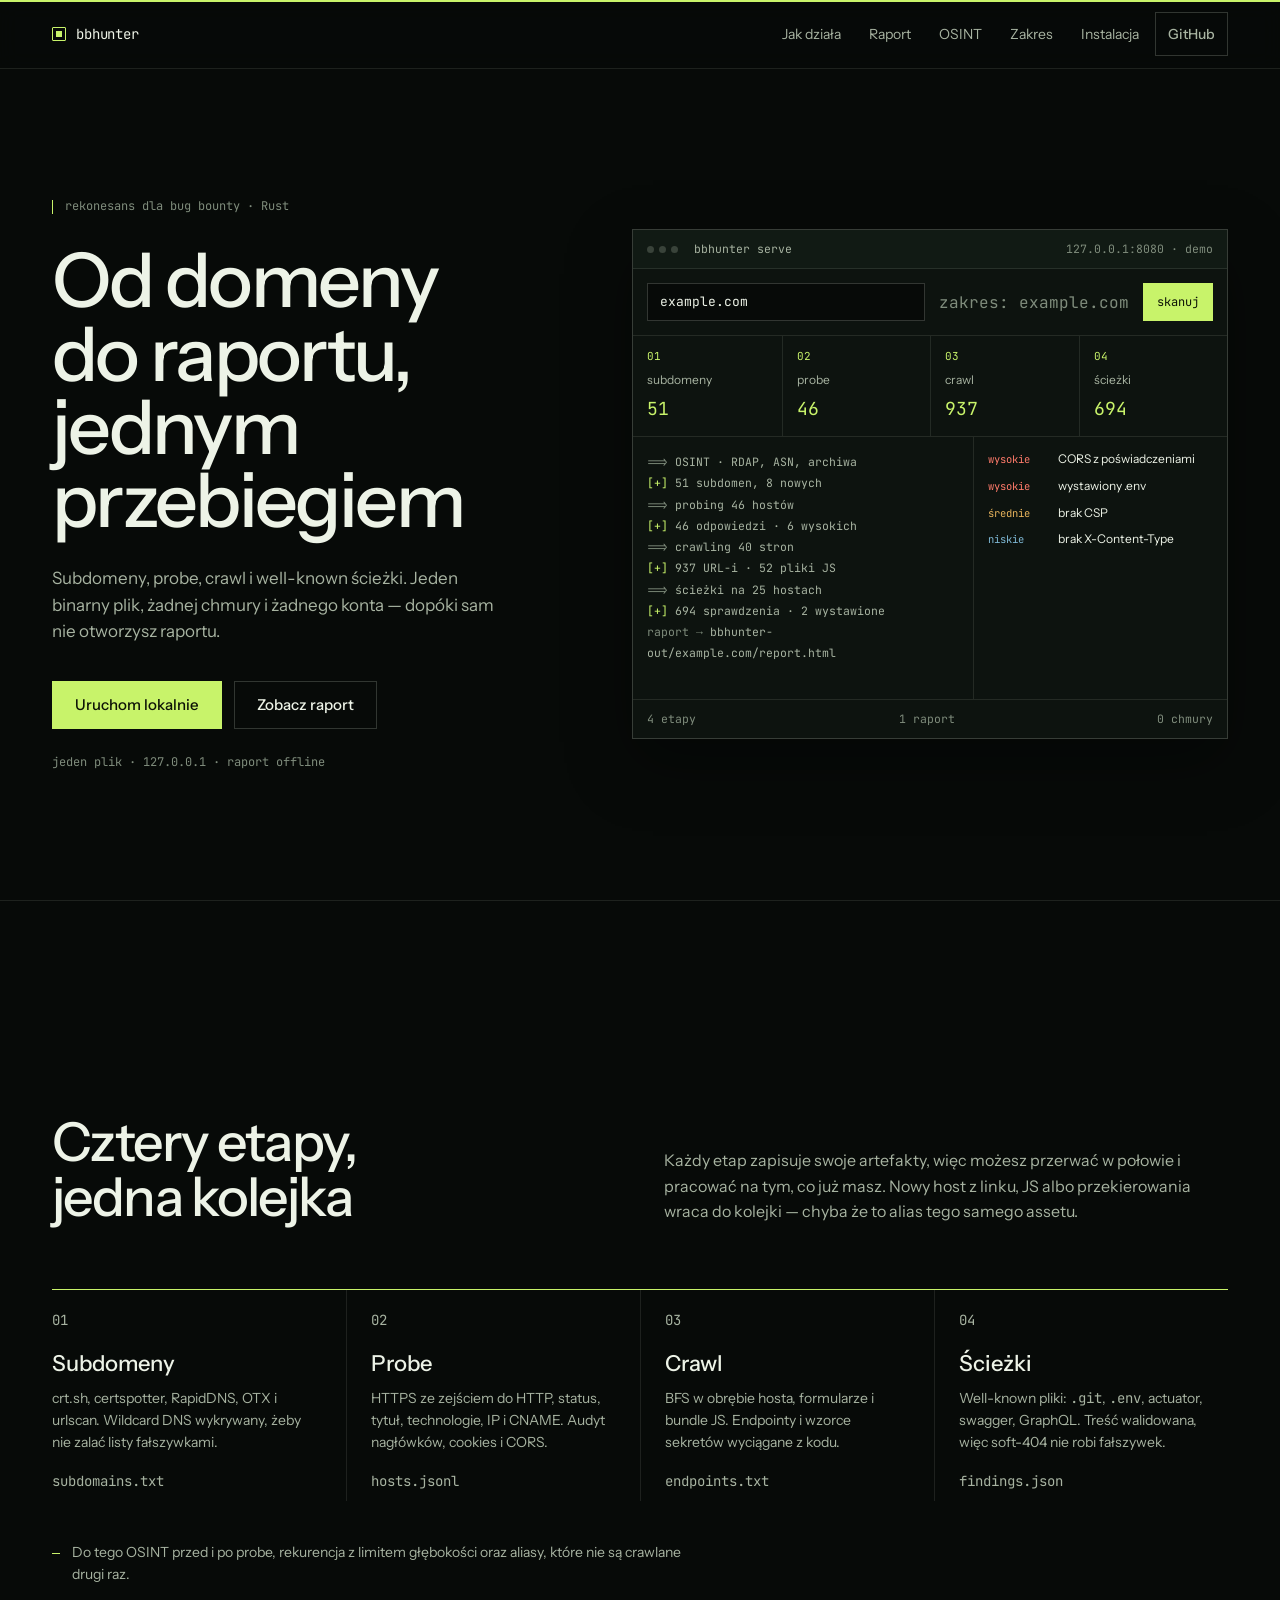
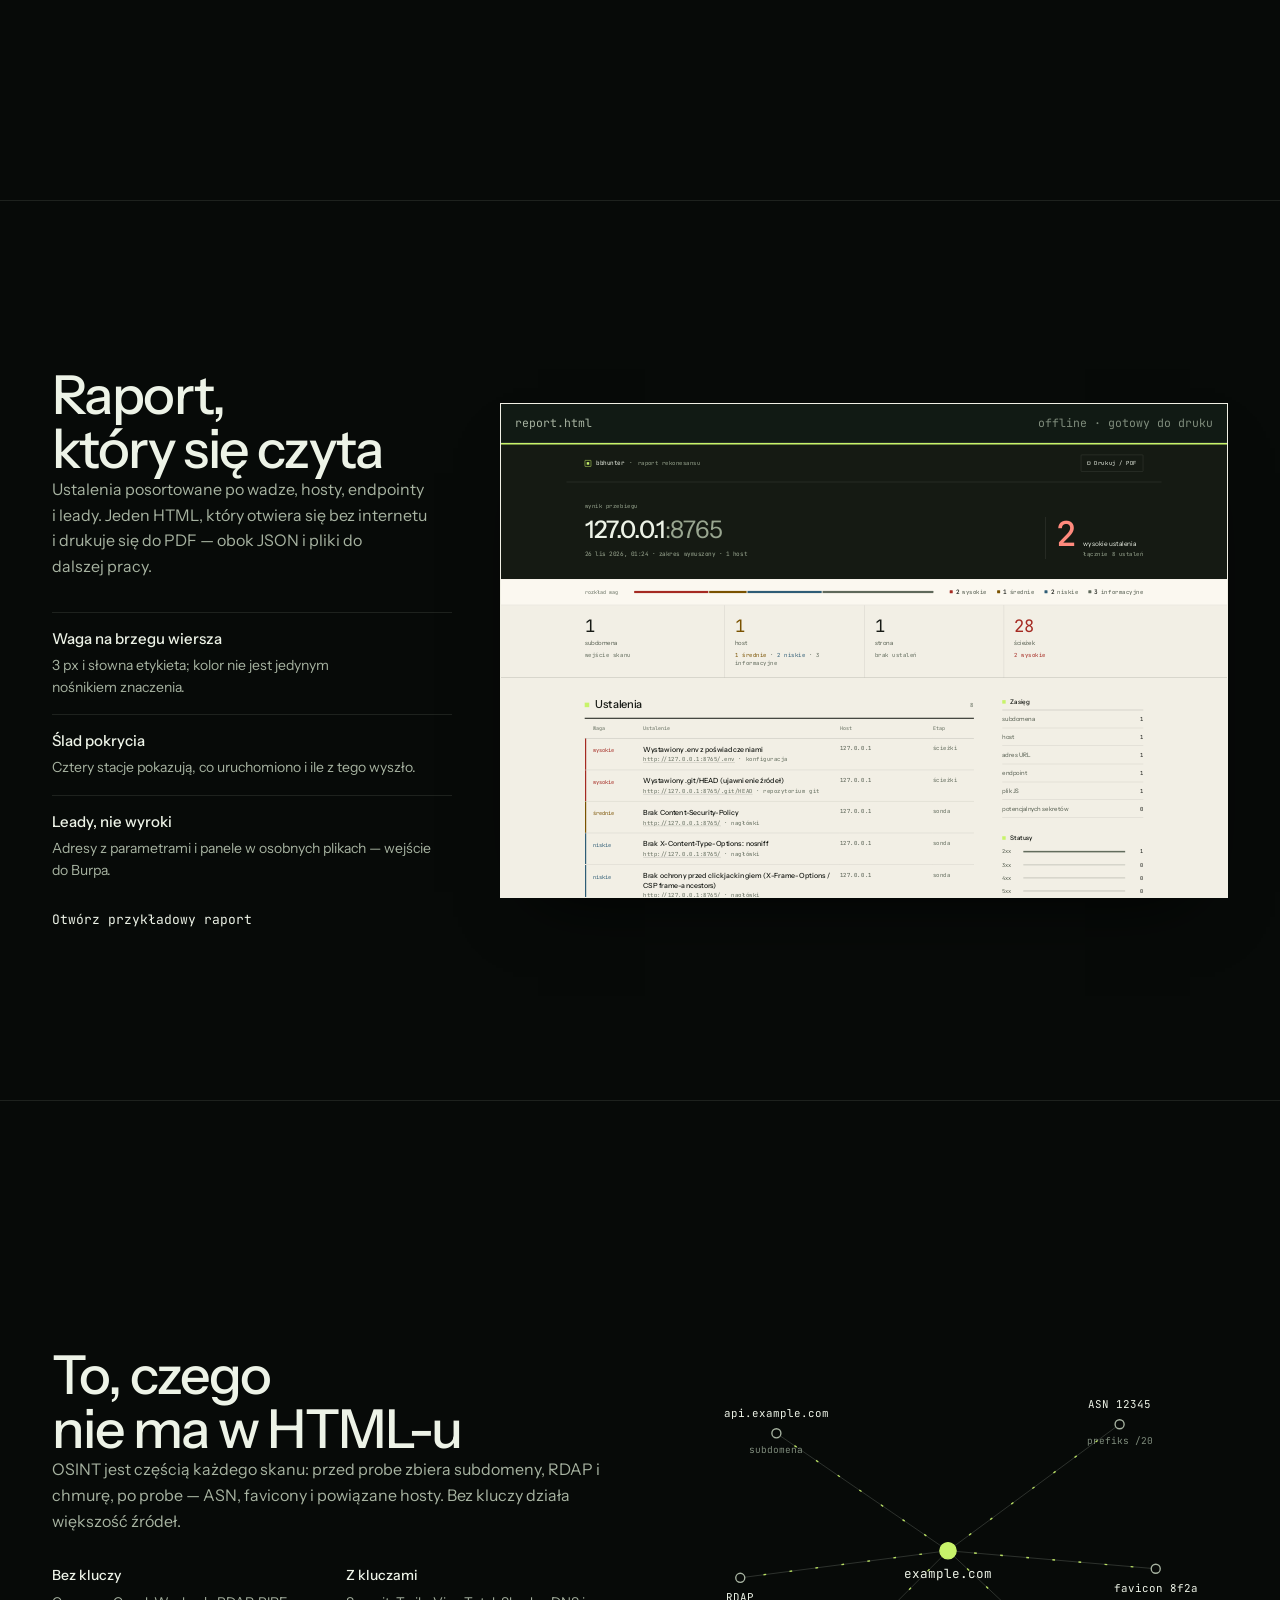
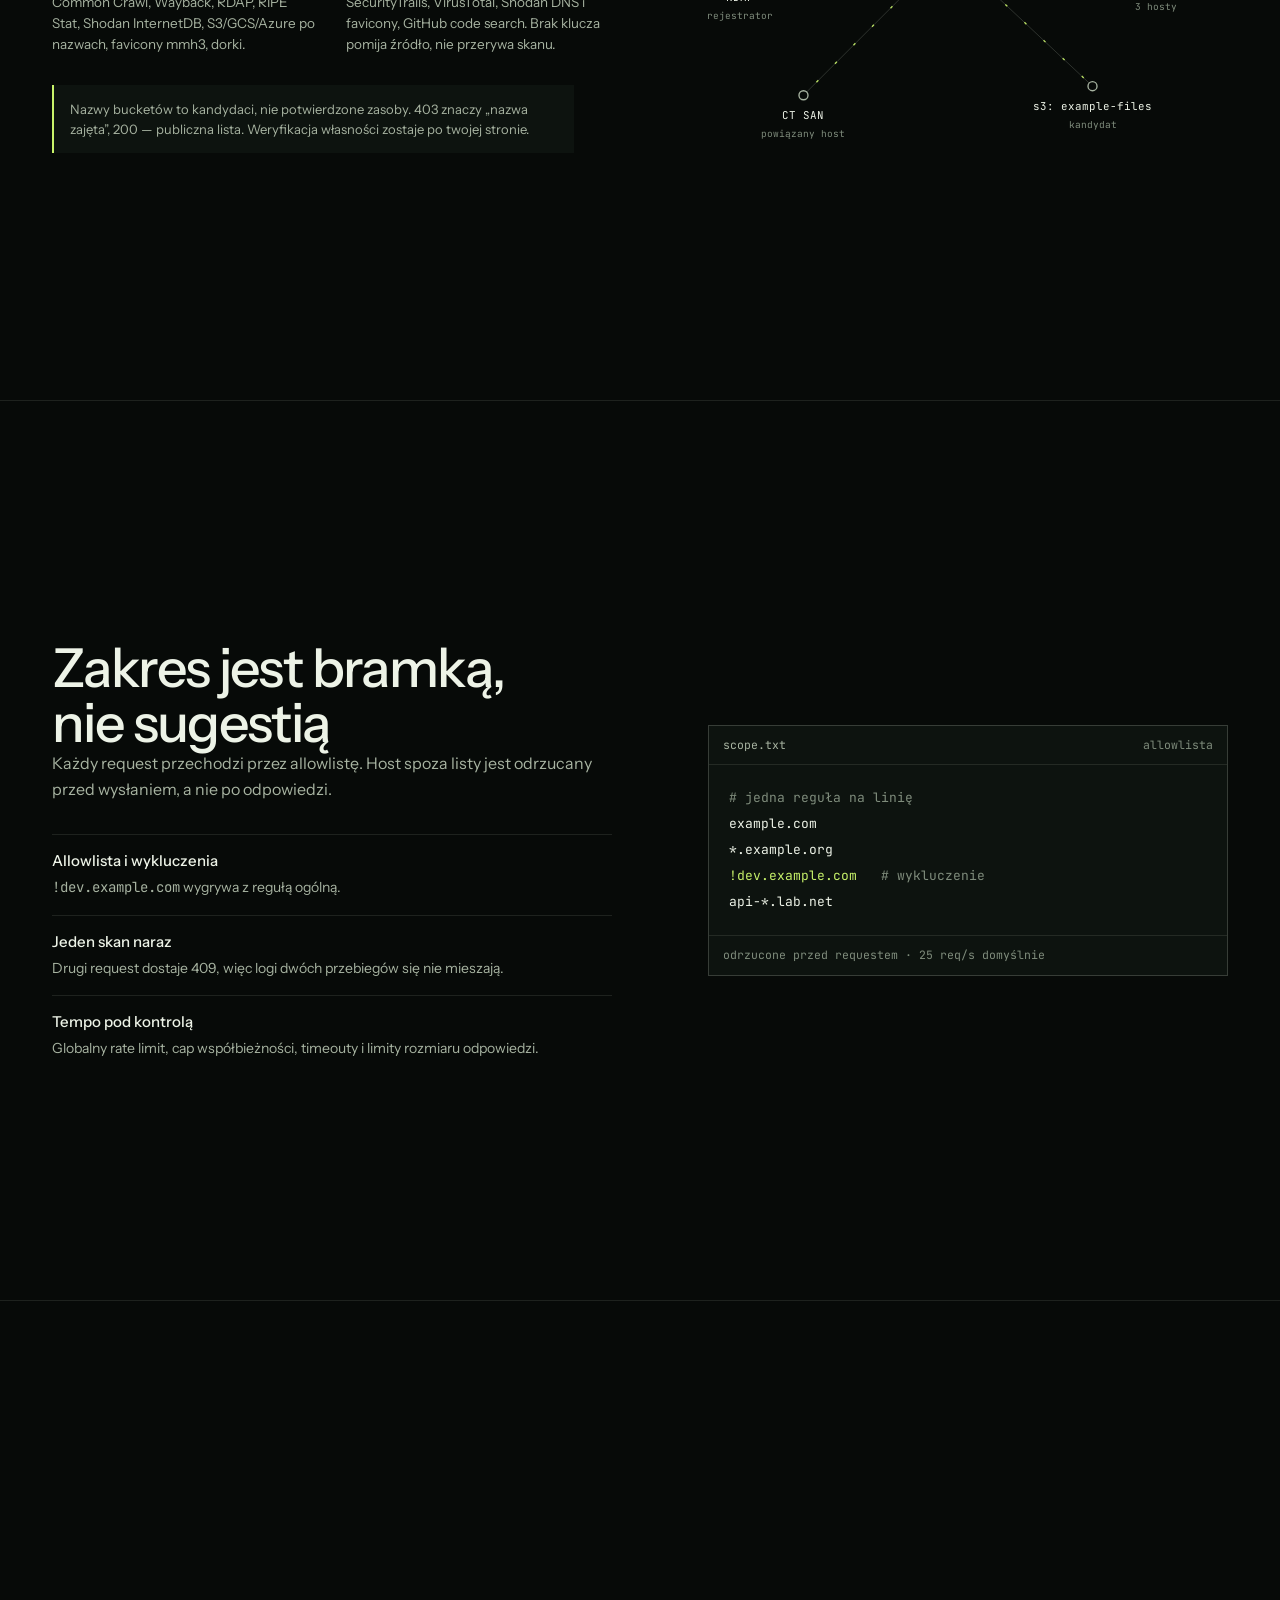
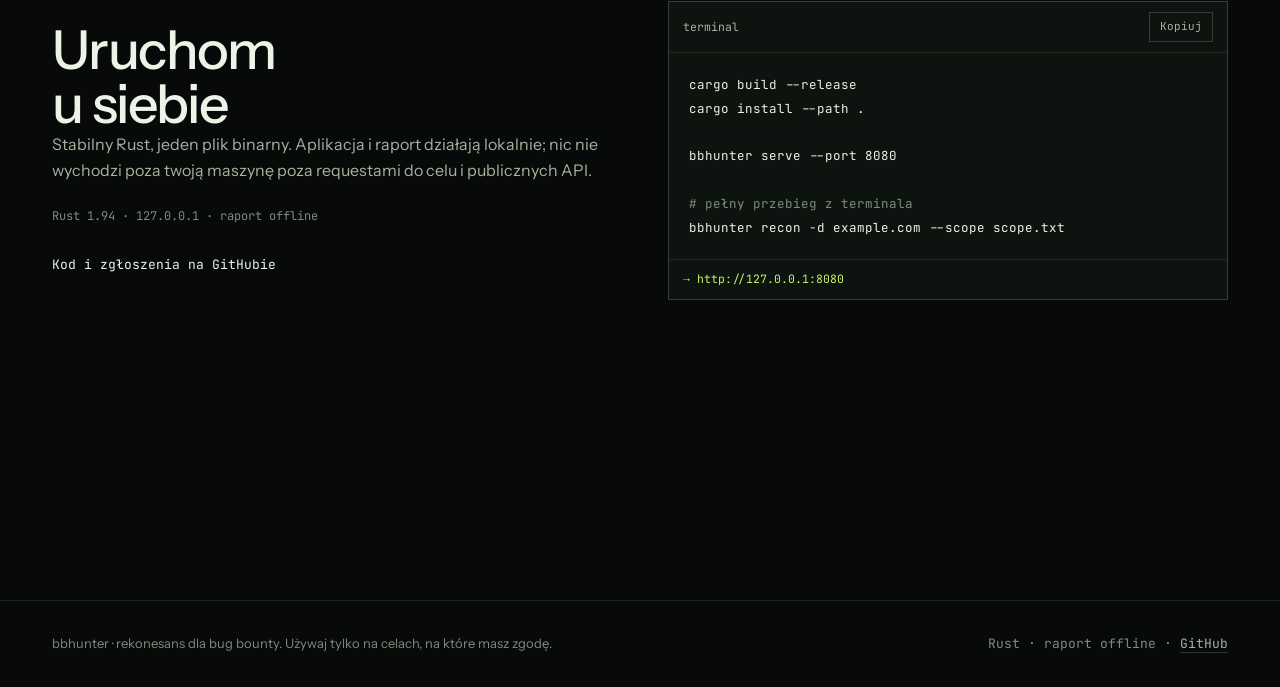
==== commit b6dc0e34: "design: unify the app, site and report on ink and signal - one visual family: ink-green workspaces, " ====
--- a/site/index.html
+++ b/site/index.html
@@ -4,6 +4,7 @@
 <meta charset="utf-8">
 <meta name="viewport" content="width=device-width, initial-scale=1">
 <meta name="color-scheme" content="dark">
+<meta name="theme-color" content="#070a08">
 <title>bbhunter — rekonesans, który kończy się raportem</title>
 <meta name="description" content="Cztery etapy rekonesansu w jednym binarnym pliku: subdomeny, probe, crawl i well-known ścieżki. Raport HTML offline, OSINT i zakres wymuszany przed każdym requestem.">
 <meta name="page-type" content="software">
@@ -11,7 +12,7 @@
 <meta property="og:title" content="bbhunter — rekonesans, który kończy się raportem">
 <meta property="og:description" content="Subdomeny, probe, crawl i ścieżki w jednym przebiegu. Raport offline, OSINT, twarda allowlista.">
 <meta property="og:type" content="website">
-<link rel="icon" href="data:image/svg+xml,%3Csvg xmlns='http://www.w3.org/2000/svg' viewBox='0 0 32 32'%3E%3Crect width='32' height='32' fill='%230c0e11'/%3E%3Crect x='7' y='6' width='3' height='20' fill='%23d29563'/%3E%3C/svg%3E">
+<link rel="icon" href="data:image/svg+xml,%3Csvg xmlns='http://www.w3.org/2000/svg' viewBox='0 0 32 32'%3E%3Crect width='32' height='32' fill='%23070a08'/%3E%3Crect x='8' y='8' width='16' height='16' fill='none' stroke='%23c8f36a'/%3E%3Crect x='13' y='13' width='6' height='6' fill='%23c8f36a'/%3E%3C/svg%3E">
 <link rel="stylesheet" href="../design/fonts.css">
 <link rel="stylesheet" href="site.css">
 <script>document.documentElement.classList.add("js");</script>
@@ -21,7 +22,7 @@
 
 <header class="nav">
   <div class="wrap nav__inner">
-    <a class="brand" href="#top"><span class="brand__tick" aria-hidden="true"></span>bbhunter</a>
+    <a class="brand" href="#top"><span class="brand__mark" aria-hidden="true"></span>bbhunter</a>
     <nav id="menu" class="nav__links" aria-label="Główna">
       <a href="#jak">Jak działa</a>
       <a href="#raport">Raport</a>
@@ -139,7 +140,7 @@
     <div class="wrap report">
       <div class="report__copy">
         <h2>Raport,<br>który się czyta</h2>
-        <p class="section__intro">Ustalenia posortowane po wadze, hosty, endpointy i leady. Jeden HTML, który otwiera się bez internetu — obok JSON i pliki do dalszej pracy.</p>
+        <p class="section__intro">Ustalenia posortowane po wadze, hosty, endpointy i leady. Jeden HTML, który otwiera się bez internetu i drukuje się do PDF — obok JSON i pliki do dalszej pracy.</p>
         <ul class="plain">
           <li><b>Waga na brzegu wiersza</b><span>3 px i słowna etykieta; kolor nie jest jedynym nośnikiem znaczenia.</span></li>
           <li><b>Ślad pokrycia</b><span>Cztery stacje pokazują, co uruchomiono i ile z tego wyszło.</span></li>
@@ -151,10 +152,10 @@
       <div class="frame">
         <div class="frame__bar">
           <span class="mono">report.html</span>
-          <span class="mono muted">127.0.0.1 · 1440 px</span>
+          <span class="mono muted">offline · gotowy do druku</span>
         </div>
         <div class="frame__body">
-          <iframe src="assets/przyklad-raportu.html" title="Przykładowy raport bbhunter" tabindex="-1" aria-hidden="true"></iframe>
+          <iframe src="assets/przyklad-raportu.html?v=6" title="Przykładowy raport bbhunter" tabindex="-1" aria-hidden="true"></iframe>
         </div>
       </div>
     </div>
@@ -293,6 +294,6 @@
   </div>
 </footer>
 
-<script src="site.js?v=2"></script>
+<script src="site.js?v=3"></script>
 </body>
 </html>
--- a/site/site.css
+++ b/site/site.css
@@ -1,7 +1,7 @@
 /* =========================================================================
    bbhunter — strona produktu
-   System: grafit + miedź, Instrument Sans + JetBrains Mono, jedna sekcja na
-   ekran, jedna techniczna animacja (sieć OSINT) i wejście hero.
+   System: atrament + sygnałowa limonka, Instrument Sans + JetBrains Mono,
+   jedna sekcja na ekran, jedna techniczna animacja (sieć OSINT).
    ========================================================================= */
 
 *,
@@ -11,19 +11,19 @@
 }
 
 :root {
-  --bg: #0c0e11;
-  --panel: #12151a;
-  --panel-2: #171b21;
-  --line: rgba(236, 231, 222, 0.1);
-  --line-strong: rgba(236, 231, 222, 0.18);
-  --text: #ece7de;
-  --text-2: #a8a39b;
-  --muted: #8b867e;
-  --copper: #d29563;
-  --on-copper: #12100d;
-  --high: #e8786b;
-  --med: #d8b45e;
-  --low: #8aa3b8;
+  --bg: #070a08;
+  --panel: #0d130f;
+  --panel-2: #111a14;
+  --line: rgba(232, 242, 225, 0.1);
+  --line-strong: rgba(232, 242, 225, 0.19);
+  --text: #edf3e7;
+  --text-2: #a7b3a1;
+  --muted: #7f8c7c;
+  --signal: #c8f36a;
+  --on-signal: #0d1306;
+  --high: #ff7b6b;
+  --med: #e8b45c;
+  --low: #7fb9d6;
   --wrap: 1240px;
   --pad: 32px;
   --ease: cubic-bezier(0.2, 0, 0, 1);
@@ -47,8 +47,8 @@
 }
 
 ::selection {
-  background: var(--copper);
-  color: var(--on-copper);
+  background: var(--signal);
+  color: var(--on-signal);
 }
 
 h1, h2, h3, p, ul, ol, figure {
@@ -84,7 +84,7 @@
 }
 
 .ok {
-  color: var(--copper);
+  color: var(--signal);
 }
 
 .wrap {
@@ -112,8 +112,18 @@
 }
 
 :focus-visible {
-  outline: 2px solid var(--copper);
+  outline: 2px solid var(--signal);
   outline-offset: 3px;
+}
+
+body::before {
+  content: "";
+  position: fixed;
+  inset: 0 0 auto;
+  z-index: 80;
+  height: 2px;
+  background: var(--signal);
+  pointer-events: none;
 }
 
 /* --- nav ----------------------------------------------------------------- */
@@ -143,10 +153,19 @@
   letter-spacing: -0.01em;
 }
 
-.brand__tick {
-  width: 3px;
-  height: 18px;
-  background: var(--copper);
+.brand__mark {
+  position: relative;
+  width: 14px;
+  height: 14px;
+  border: 1px solid var(--signal);
+  border-radius: 1px;
+}
+
+.brand__mark::after {
+  content: "";
+  position: absolute;
+  inset: 3px;
+  background: var(--signal);
 }
 
 .nav__links {
@@ -194,12 +213,12 @@
 }
 
 .btn--primary {
-  background: var(--copper);
-  color: var(--on-copper);
+  background: var(--signal);
+  color: var(--on-signal);
 }
 
 .btn--primary:hover {
-  background: #dfa578;
+  background: #dcff8f;
   transform: translateY(-1px);
 }
 
@@ -213,8 +232,8 @@
 }
 
 .btn--ghost:hover {
-  border-color: var(--copper);
-  color: var(--copper);
+  border-color: var(--signal);
+  color: var(--signal);
   transform: translateY(-1px);
 }
 
@@ -259,7 +278,7 @@
   content: "";
   width: 1px;
   height: 14px;
-  background: var(--copper);
+  background: var(--signal);
 }
 
 h1 {
@@ -367,8 +386,8 @@
   align-items: center;
   min-height: 38px;
   padding: 0 14px;
-  background: var(--copper);
-  color: var(--on-copper);
+  background: var(--signal);
+  color: var(--on-signal);
   font-size: 12px;
 }
 
@@ -415,16 +434,16 @@
 
 .trace li[data-state="done"] b,
 .trace li[data-state="done"] em {
-  color: var(--copper);
+  color: var(--signal);
 }
 
 .trace li[data-state="current"] {
   color: var(--text);
-  box-shadow: inset 0 2px 0 var(--copper);
+  box-shadow: inset 0 2px 0 var(--signal);
 }
 
 .trace li[data-state="current"] b {
-  color: var(--copper);
+  color: var(--signal);
 }
 
 .console__body {
@@ -550,7 +569,7 @@
 .pipeline {
   display: grid;
   grid-template-columns: repeat(4, minmax(0, 1fr));
-  border-block-start: 1px solid var(--copper);
+  border-block-start: 1px solid var(--signal);
 }
 
 .pipeline li {
@@ -566,7 +585,7 @@
 
 .pipeline__n {
   font-size: 12px;
-  color: var(--copper);
+  color: var(--signal);
   margin-block-end: 18px;
 }
 
@@ -602,7 +621,7 @@
   flex: none;
   width: 8px;
   height: 1px;
-  background: var(--copper);
+  background: var(--signal);
   transform: translateY(-3px);
 }
 
@@ -644,7 +663,7 @@
   font-family: "JetBrains Mono", monospace;
   font-size: 13px;
   color: var(--text);
-  background-image: linear-gradient(var(--copper), var(--copper));
+  background-image: linear-gradient(var(--signal), var(--signal));
   background-size: 0% 1px;
   background-position: 0 100%;
   background-repeat: no-repeat;
@@ -653,17 +672,24 @@
 }
 
 .link-underline:hover {
-  color: var(--copper);
+  color: var(--signal);
   background-size: 100% 1px;
 }
 
 .frame {
   border: 1px solid var(--line-strong);
-  background: var(--panel);
+  background: #f2efe5;
   width: 100%;
   max-width: 792px;
   justify-self: end;
+  box-shadow: 0 32px 70px -38px rgba(0, 0, 0, 0.9);
   transition: transform 0.2s var(--ease);
+}
+
+.frame__bar {
+  border-block-end: 1px solid var(--line);
+  background: var(--panel-2);
+  color: var(--text-2);
 }
 
 .frame:hover {
@@ -674,7 +700,7 @@
   --s: 0.55;
   height: calc(900px * var(--s));
   overflow: hidden;
-  background: var(--bg);
+  background: #f2efe5;
 }
 
 .frame iframe {
@@ -715,7 +741,7 @@
 .callout {
   margin-block-start: 30px;
   padding: 14px 16px;
-  border-inline-start: 2px solid var(--copper);
+  border-inline-start: 2px solid var(--signal);
   background: var(--panel);
   font-size: 13px;
   line-height: 1.55;
@@ -742,7 +768,7 @@
 }
 
 .map__pulse path {
-  stroke: var(--copper);
+  stroke: var(--signal);
   stroke-width: 1.5;
   fill: none;
   stroke-dasharray: 3 26;
@@ -785,8 +811,8 @@
 }
 
 .map__node--root circle {
-  fill: var(--copper);
-  stroke: var(--copper);
+  fill: var(--signal);
+  stroke: var(--signal);
 }
 
 .map__node--root text {
@@ -857,7 +883,7 @@
 .cmd__foot {
   border-block-end: 0;
   border-block-start: 1px solid var(--line);
-  color: var(--copper);
+  color: var(--signal);
 }
 
 .copy {
@@ -873,8 +899,8 @@
 }
 
 .copy:hover {
-  color: var(--copper);
-  border-color: var(--copper);
+  color: var(--signal);
+  border-color: var(--signal);
 }
 
 /* --- footer -------------------------------------------------------------- */
@@ -898,8 +924,8 @@
 }
 
 .footer a:hover {
-  color: var(--copper);
-  border-block-end-color: var(--copper);
+  color: var(--signal);
+  border-block-end-color: var(--signal);
 }
 
 /* --- wejście hero -------------------------------------------------------- */
@@ -1032,7 +1058,7 @@
   }
 
   .pipeline li {
-    border-block-start: 1px solid var(--copper);
+    border-block-start: 1px solid var(--signal);
     padding: 20px 20px 12px;
   }
 
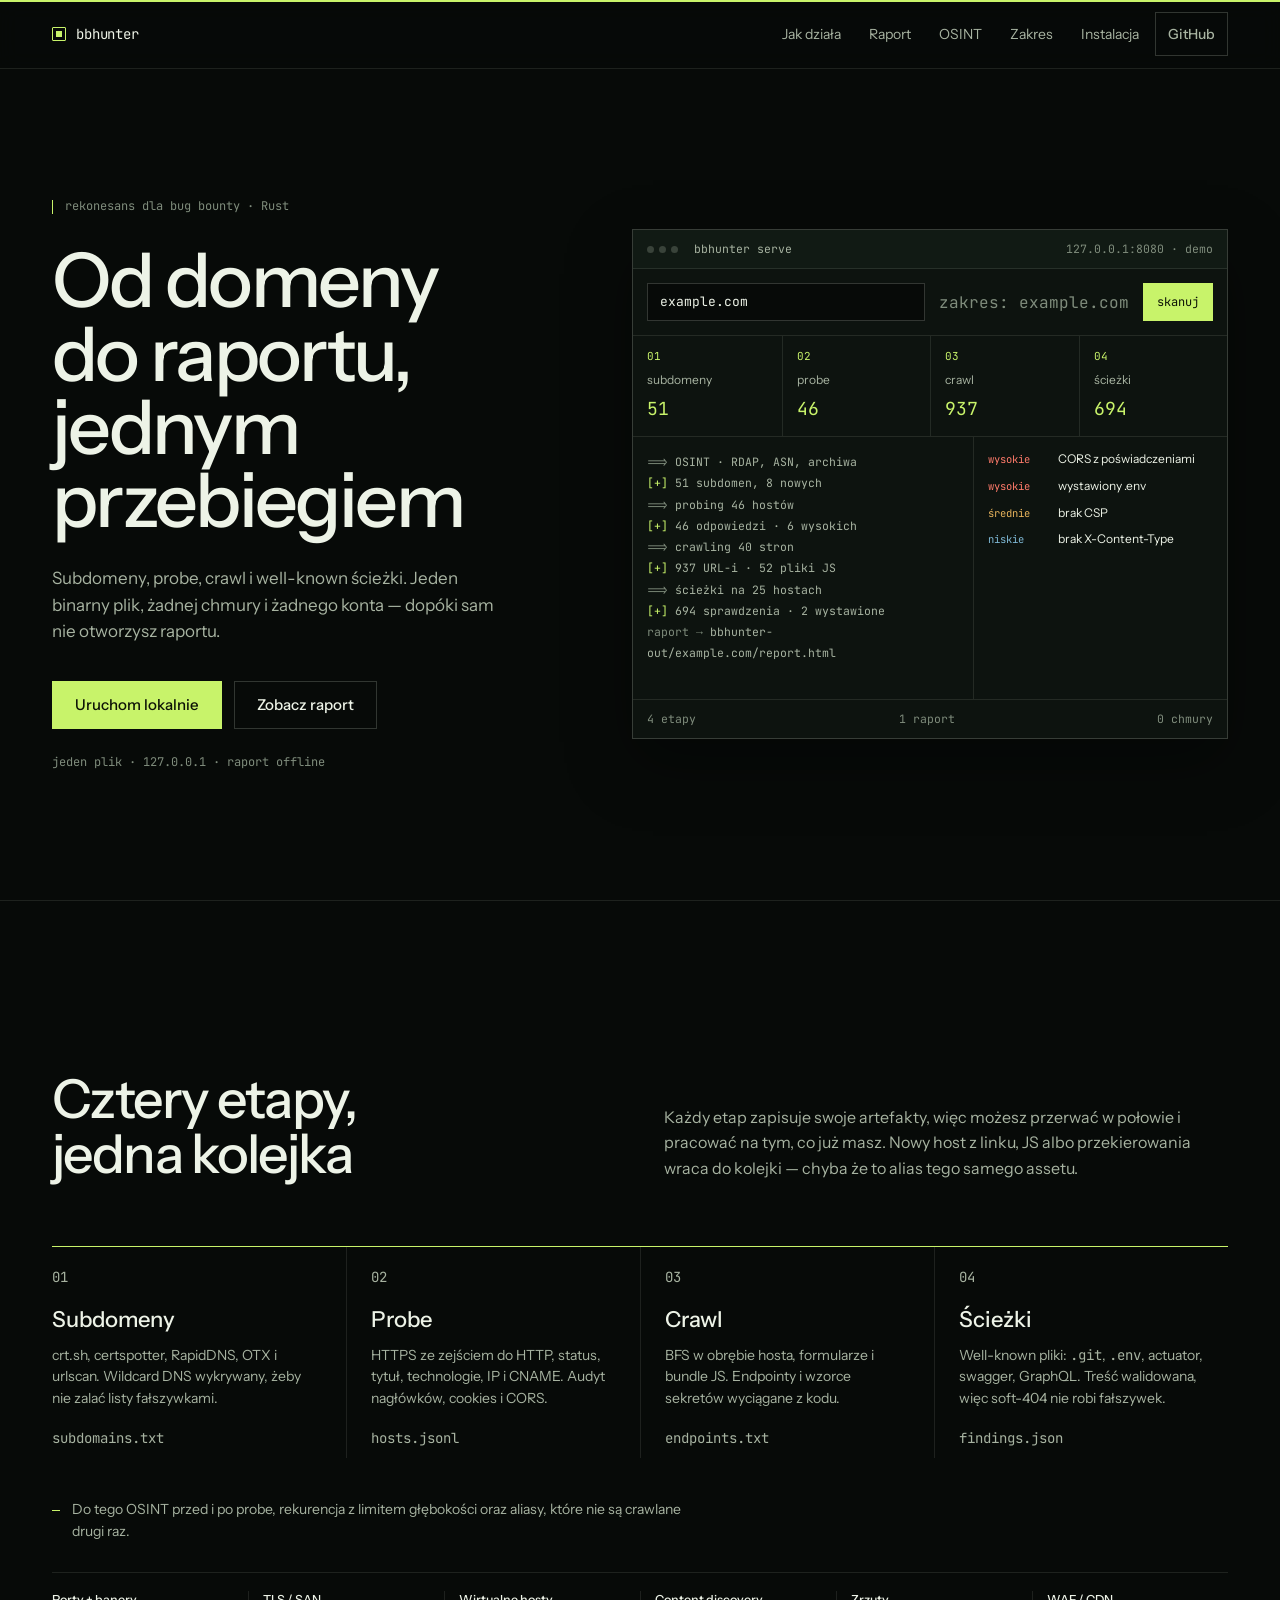
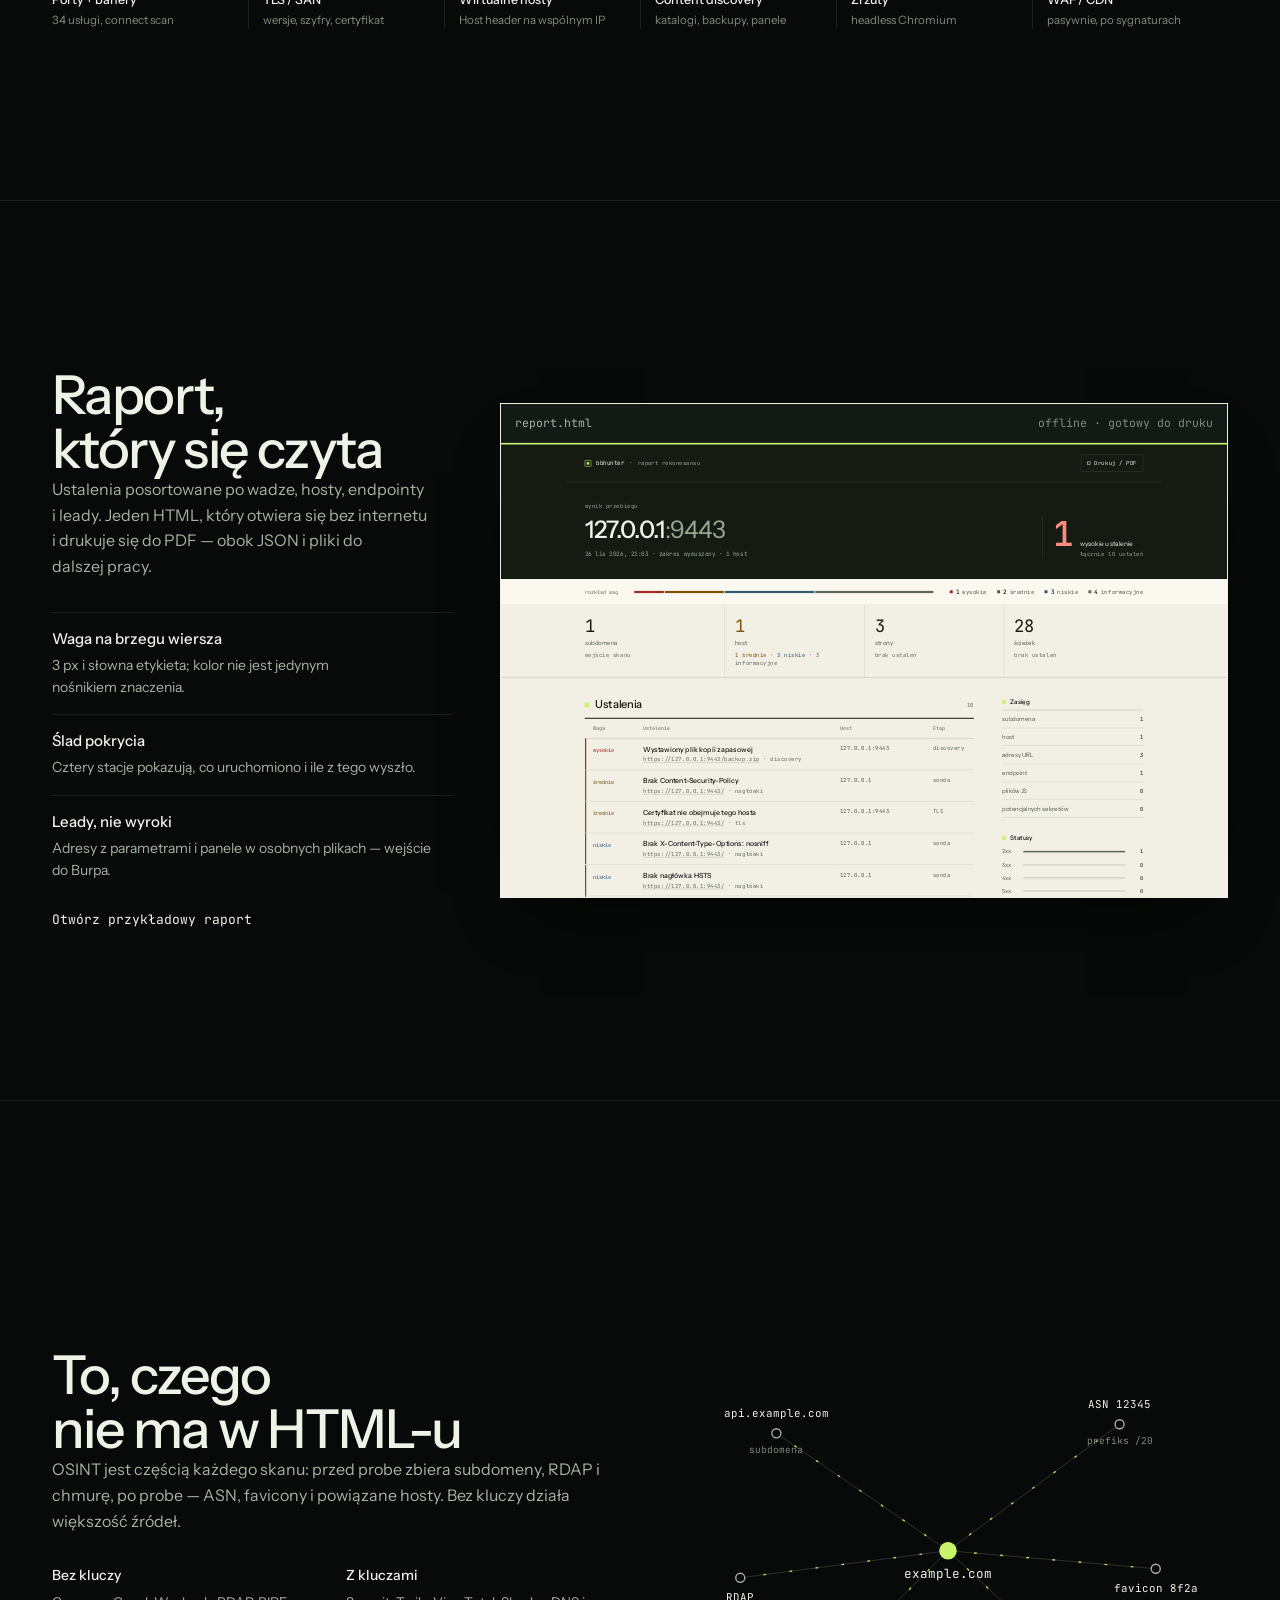
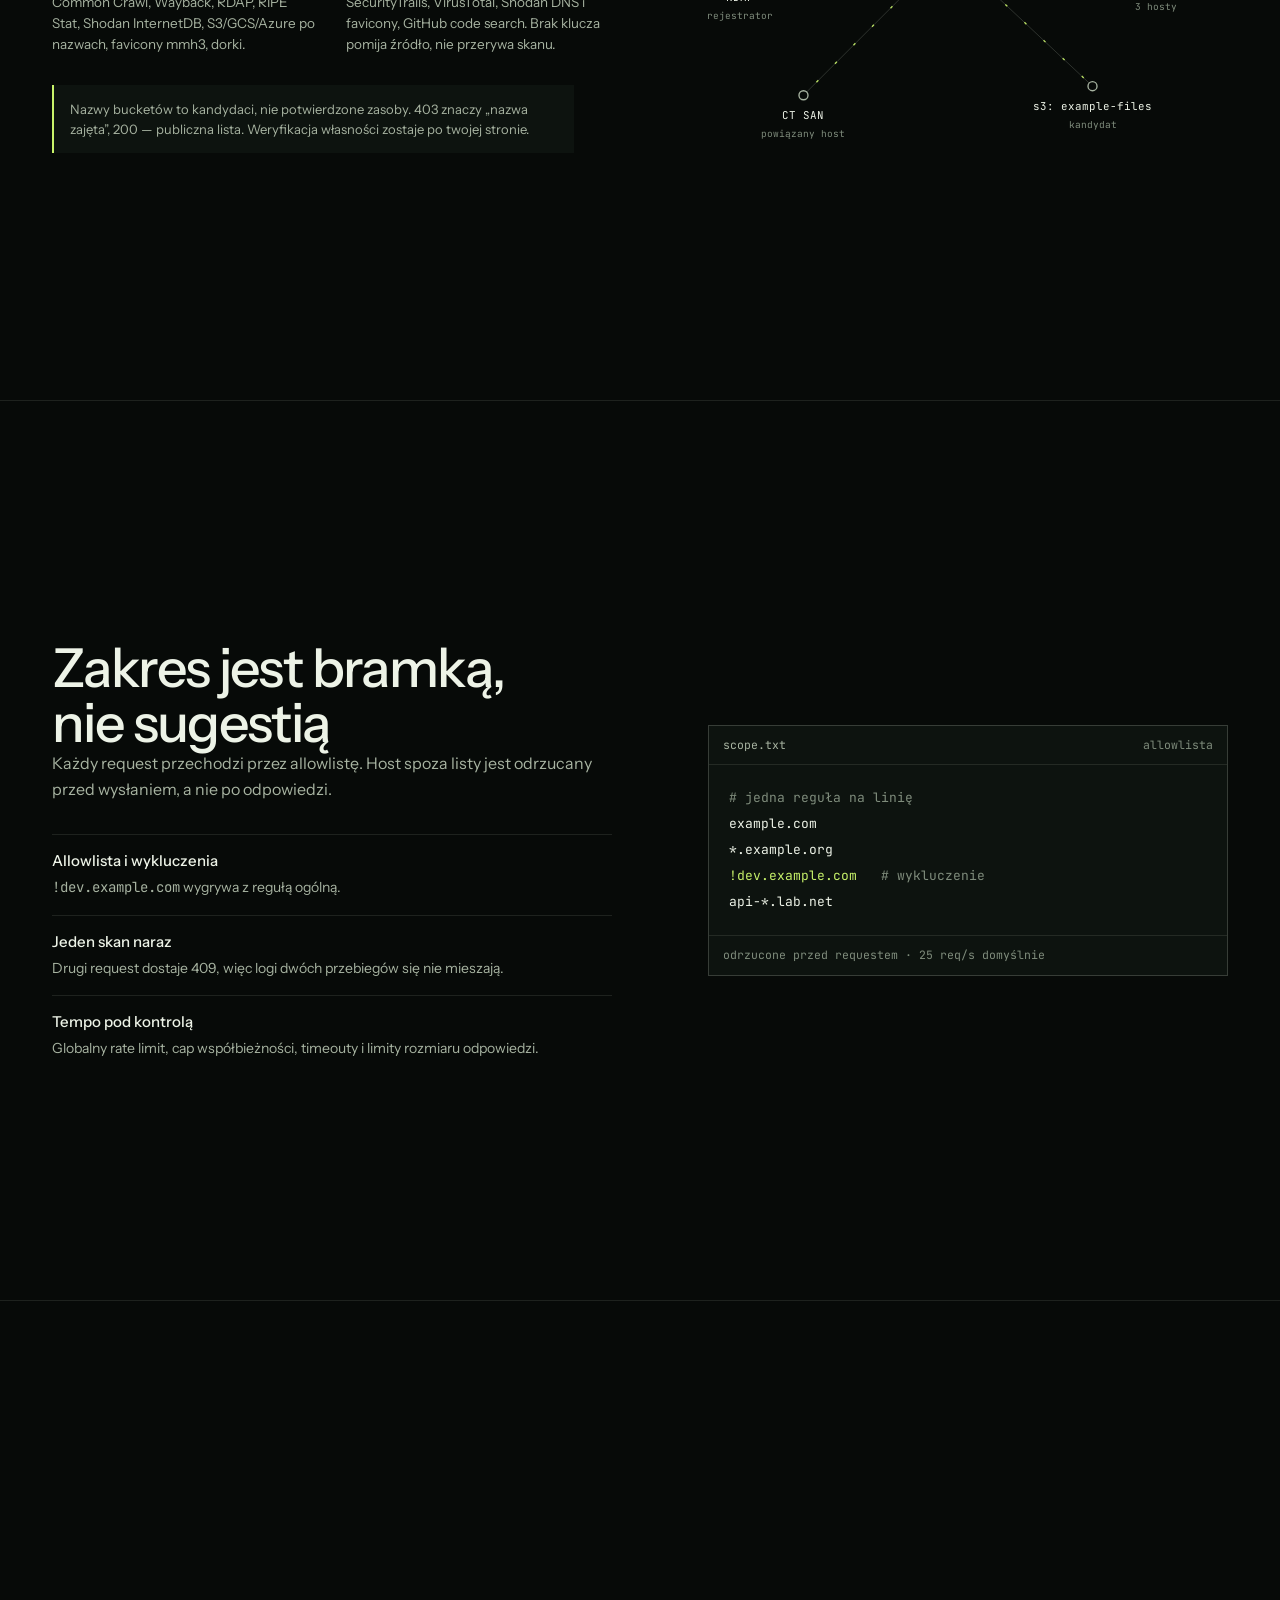
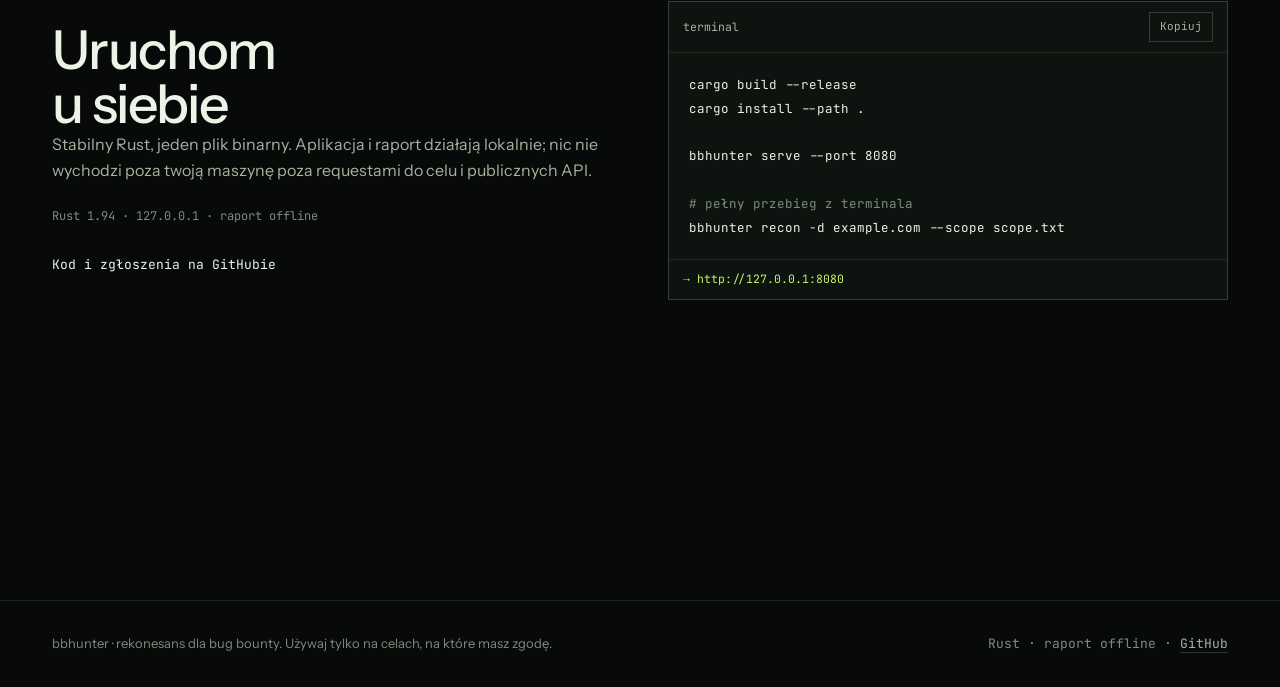
==== commit 5db3f4bc: "feat: add surface modules for ports, TLS, vhosts, discovery and screenshots - async TCP connect/bann" ====
--- a/site/index.html
+++ b/site/index.html
@@ -132,6 +132,15 @@
       </ol>
 
       <p class="pipeline__note"><span class="tick" aria-hidden="true"></span>Do tego OSINT przed i po probe, rekurencja z limitem głębokości oraz aliasy, które nie są crawlane drugi raz.</p>
+
+      <ul class="surface-strip" aria-label="Moduły powierzchni">
+        <li><b>Porty + banery</b>34 usługi, connect scan</li>
+        <li><b>TLS / SAN</b>wersje, szyfry, certyfikat</li>
+        <li><b>Wirtualne hosty</b>Host header na wspólnym IP</li>
+        <li><b>Content discovery</b>katalogi, backupy, panele</li>
+        <li><b>Zrzuty</b>headless Chromium</li>
+        <li><b>WAF / CDN</b>pasywnie, po sygnaturach</li>
+      </ul>
     </div>
   </section>
 
@@ -155,7 +164,7 @@
           <span class="mono muted">offline · gotowy do druku</span>
         </div>
         <div class="frame__body">
-          <iframe src="assets/przyklad-raportu.html?v=6" title="Przykładowy raport bbhunter" tabindex="-1" aria-hidden="true"></iframe>
+          <iframe src="assets/przyklad-raportu.html?v=9" title="Przykładowy raport bbhunter" tabindex="-1" aria-hidden="true"></iframe>
         </div>
       </div>
     </div>
--- a/site/site.css
+++ b/site/site.css
@@ -625,6 +625,37 @@
   transform: translateY(-3px);
 }
 
+.surface-strip {
+  display: grid;
+  grid-template-columns: repeat(6, minmax(0, 1fr));
+  gap: 0;
+  margin-block-start: 30px;
+  padding-block-start: 18px;
+  border-block-start: 1px solid var(--line);
+}
+
+.surface-strip li {
+  min-width: 0;
+  padding-inline: 14px;
+  border-inline-start: 1px solid var(--line);
+  color: var(--muted);
+  font-size: 11.5px;
+  line-height: 1.45;
+}
+
+.surface-strip li:first-child {
+  padding-inline-start: 0;
+  border-inline-start: 0;
+}
+
+.surface-strip b {
+  display: block;
+  margin-block-end: 3px;
+  color: var(--text);
+  font-size: 12.5px;
+  font-weight: 500;
+}
+
 /* --- report -------------------------------------------------------------- */
 .report {
   display: grid;
@@ -1067,6 +1098,16 @@
     padding-inline-start: 0;
   }
 
+  .surface-strip {
+    grid-template-columns: repeat(2, minmax(0, 1fr));
+    gap: 14px 0;
+  }
+
+  .surface-strip li:nth-child(odd) {
+    padding-inline-start: 0;
+    border-inline-start: 0;
+  }
+
   .osint,
   .scope,
   .install {
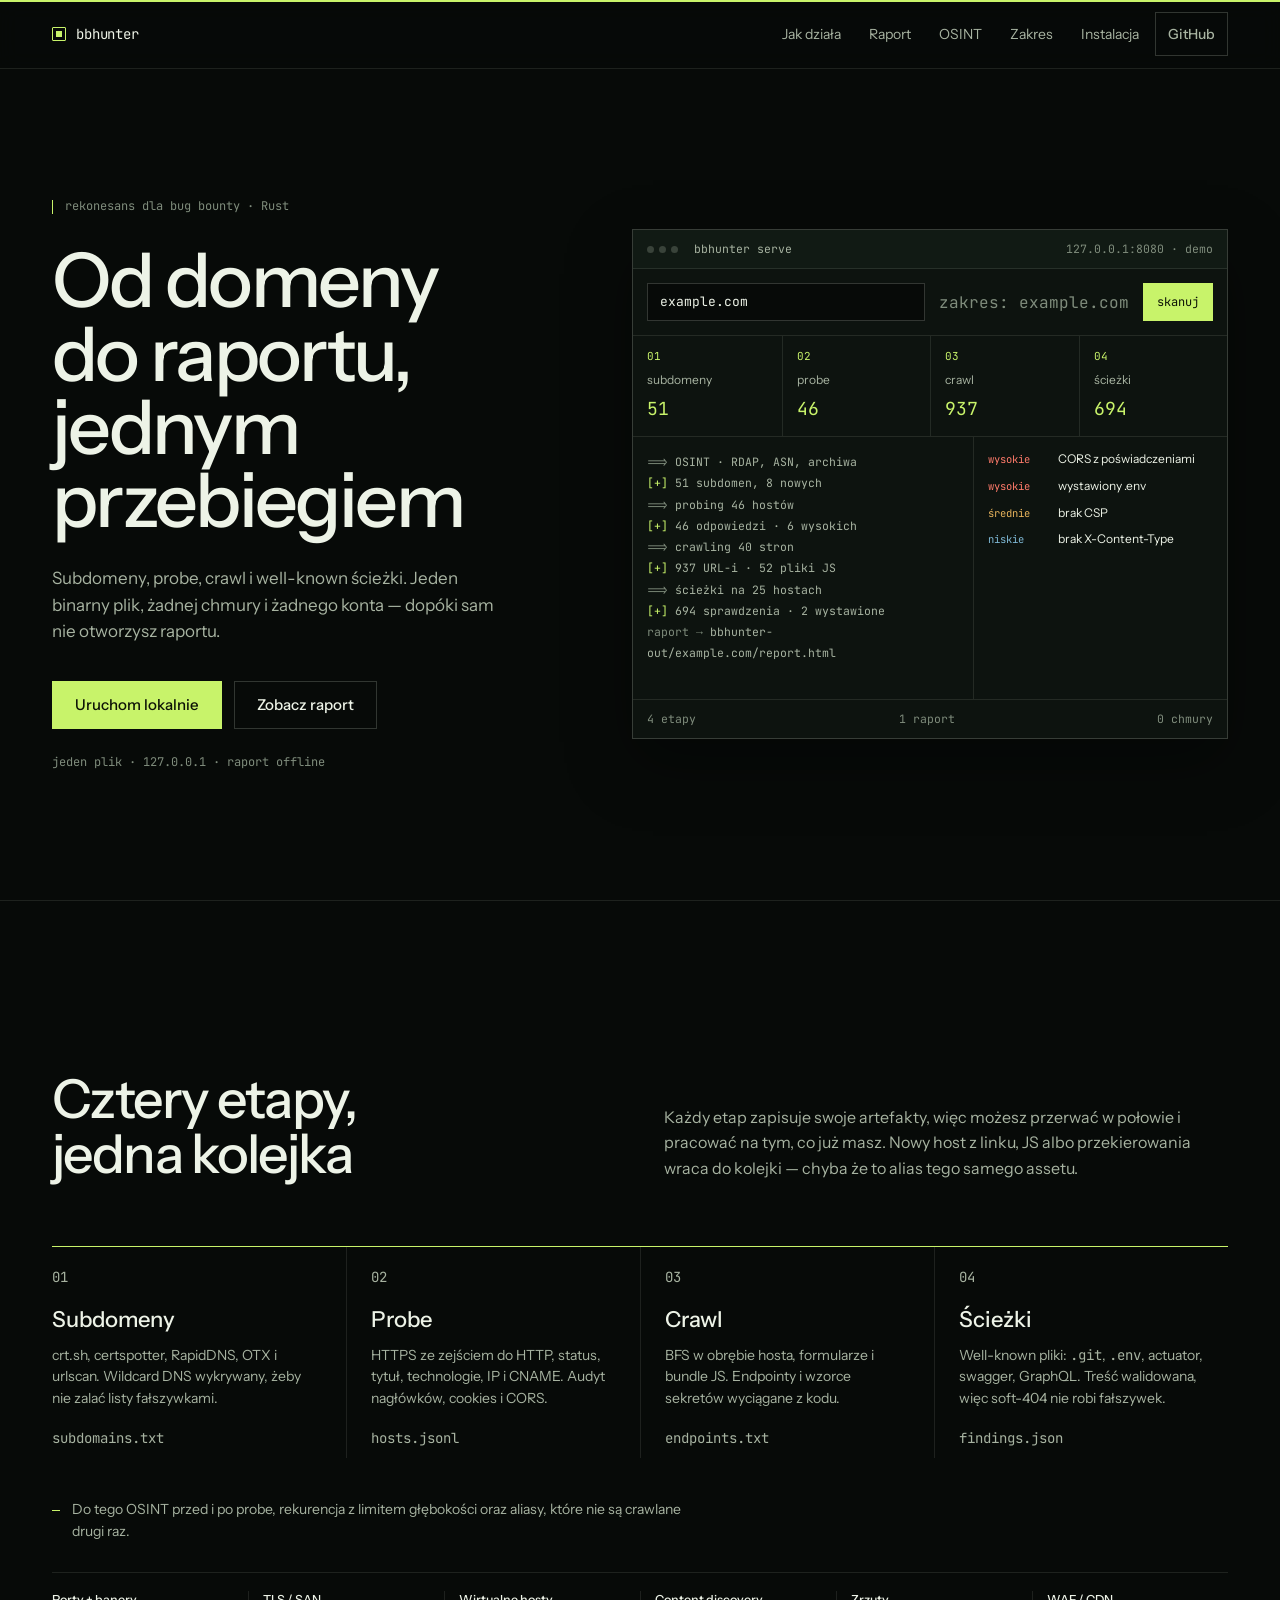
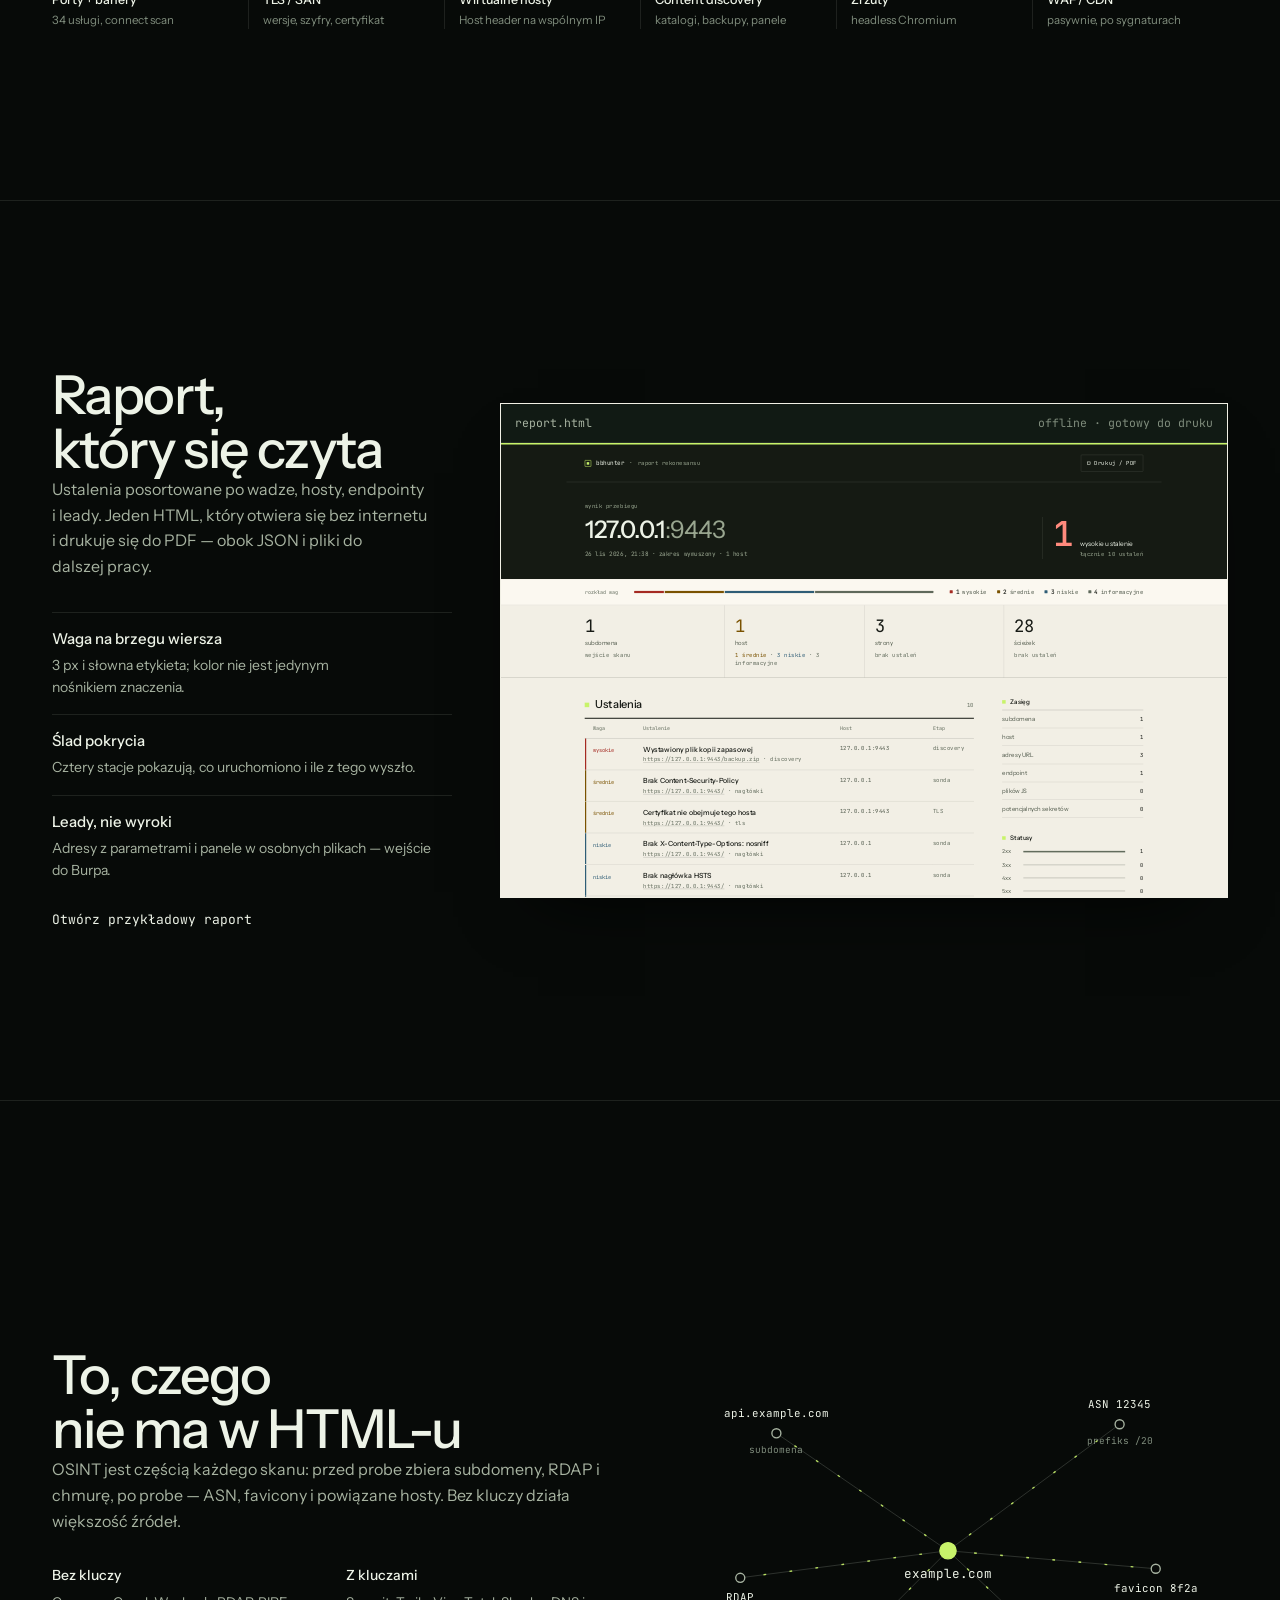
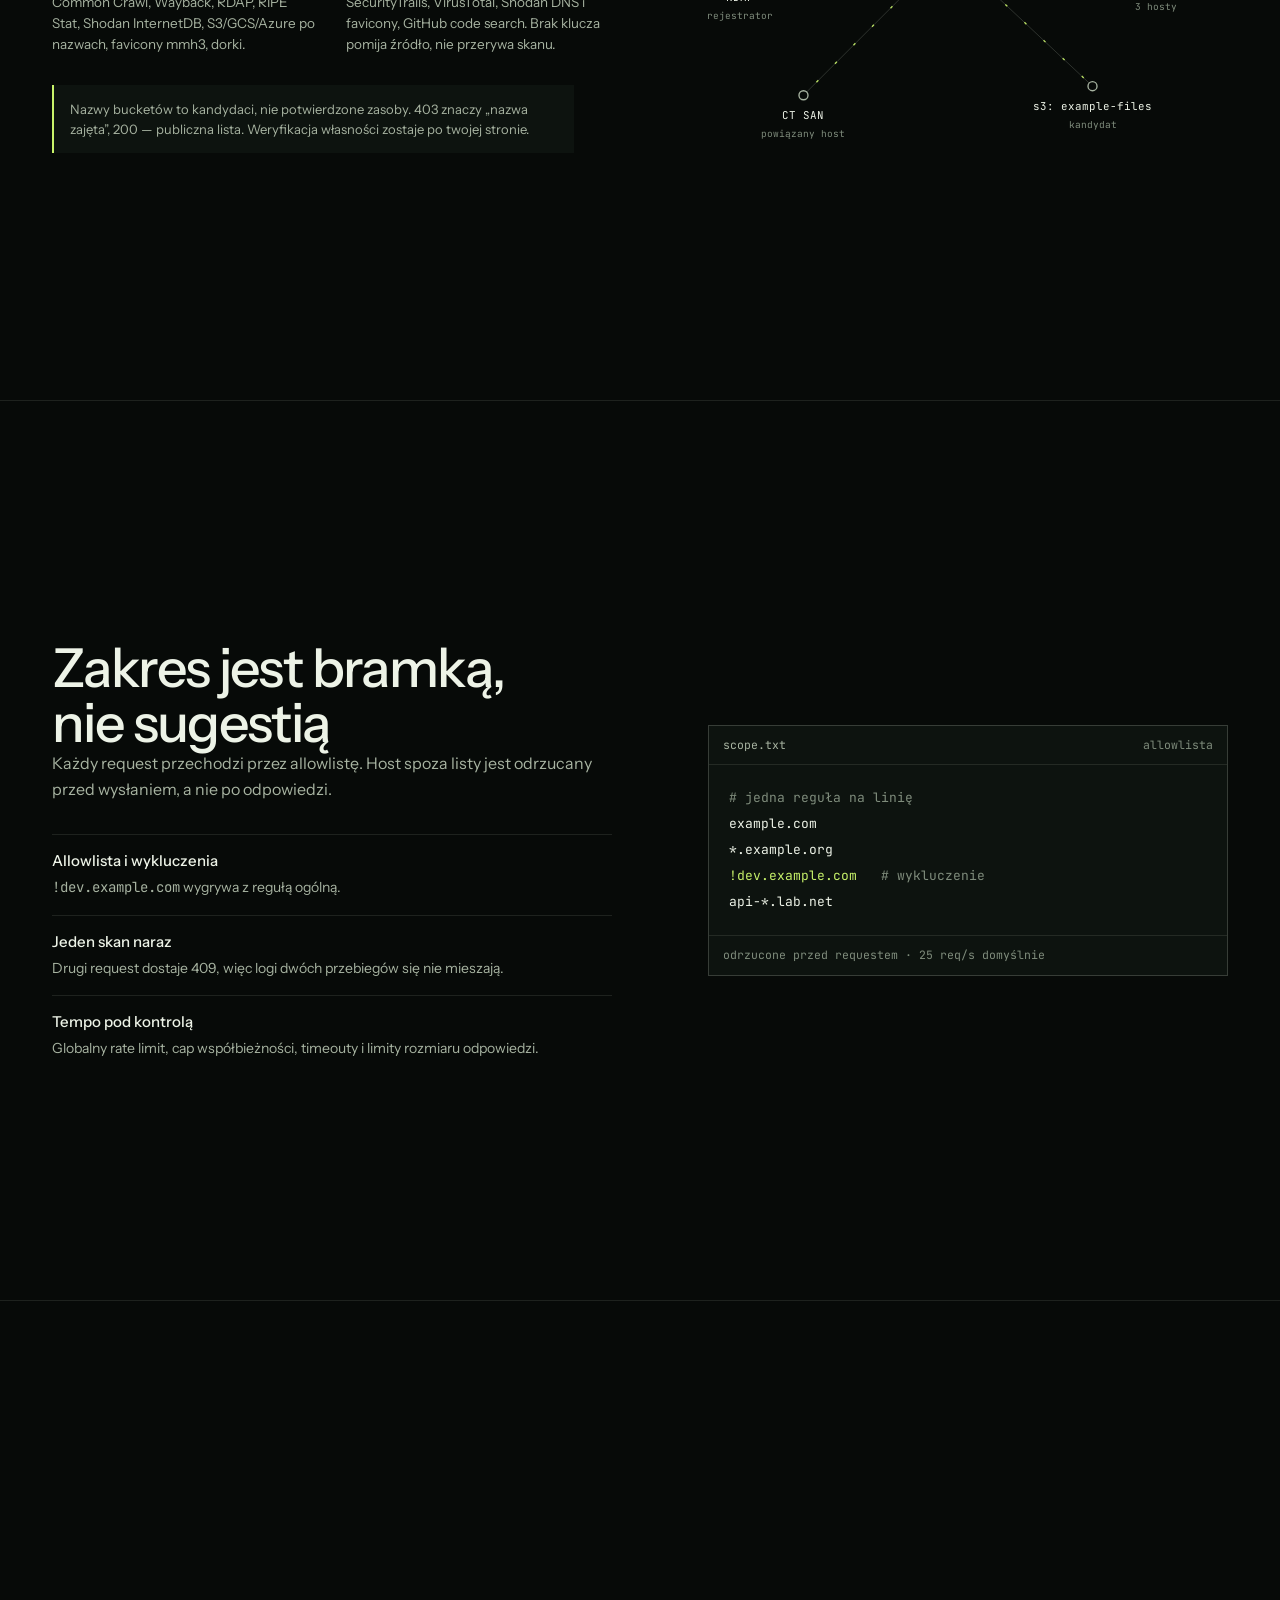
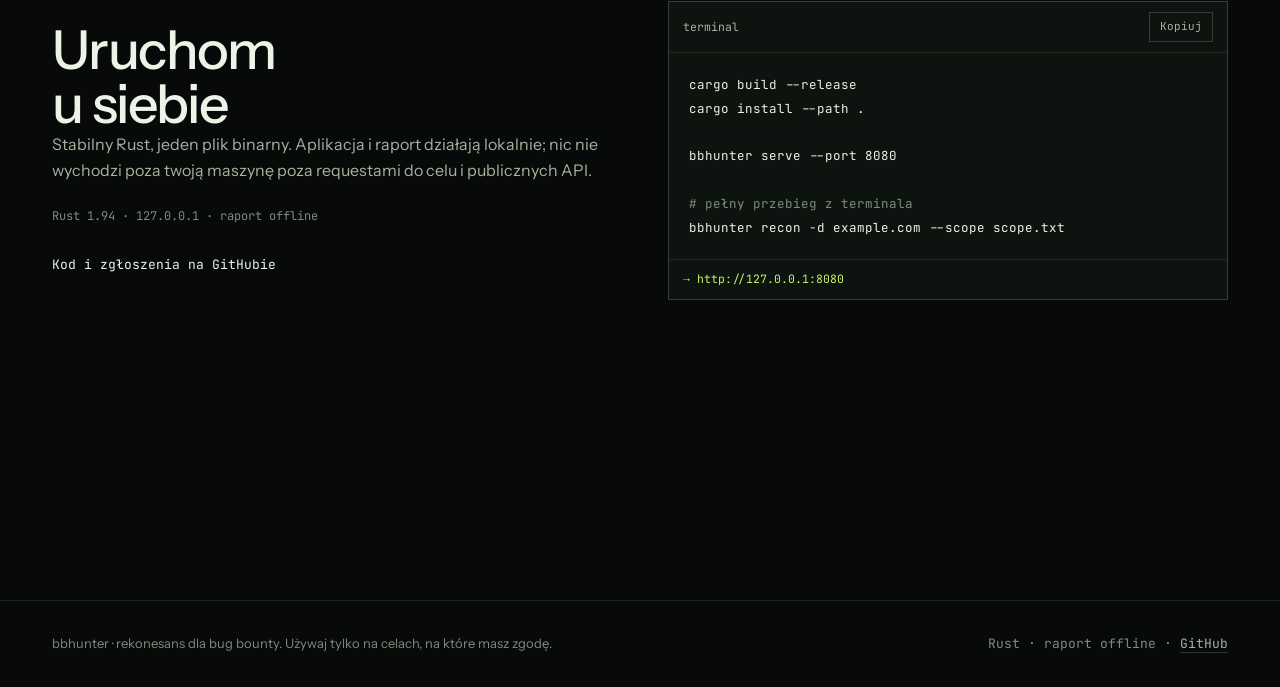
==== commit d5697ef5: "perf: run every surface module by default and cut scan time - vhosts, content discovery and screensh" ====
--- a/site/index.html
+++ b/site/index.html
@@ -164,7 +164,7 @@
           <span class="mono muted">offline · gotowy do druku</span>
         </div>
         <div class="frame__body">
-          <iframe src="assets/przyklad-raportu.html?v=9" title="Przykładowy raport bbhunter" tabindex="-1" aria-hidden="true"></iframe>
+          <iframe src="assets/przyklad-raportu.html?v=10" title="Przykładowy raport bbhunter" tabindex="-1" aria-hidden="true"></iframe>
         </div>
       </div>
     </div>
